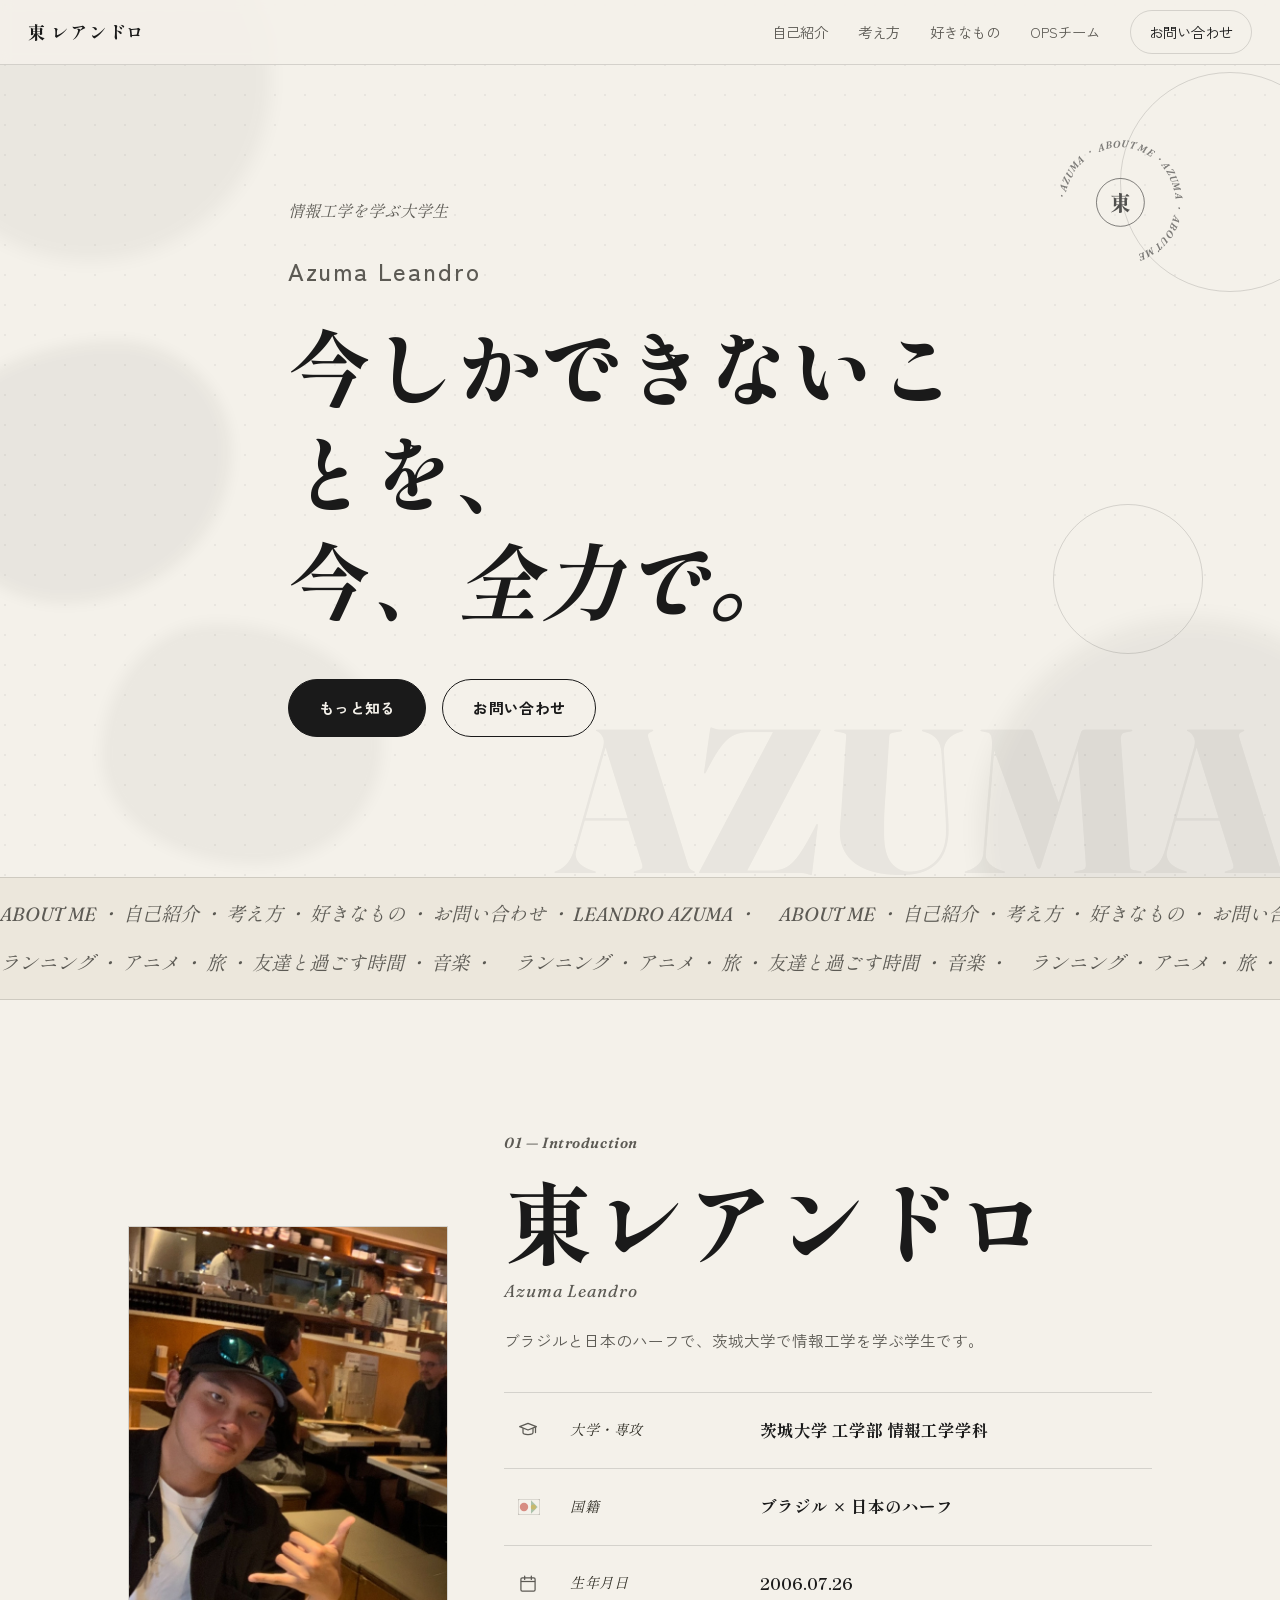
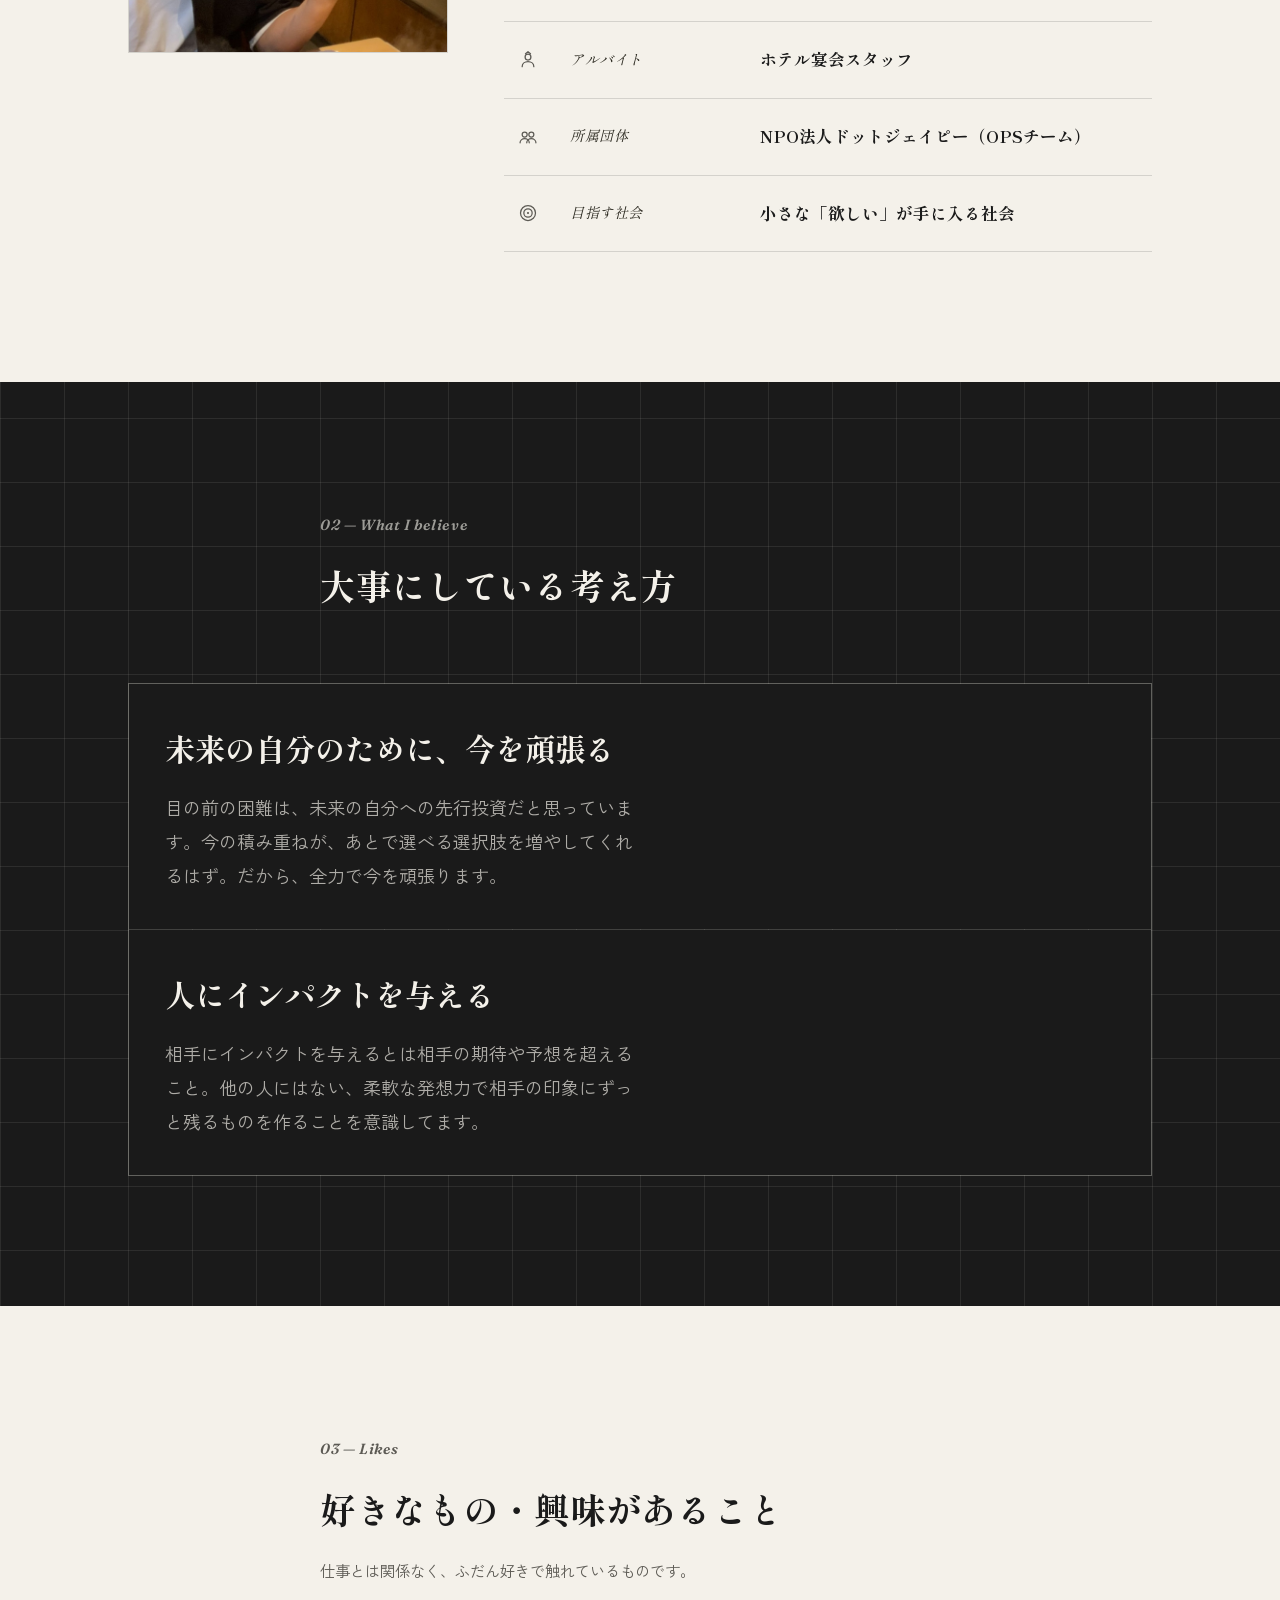
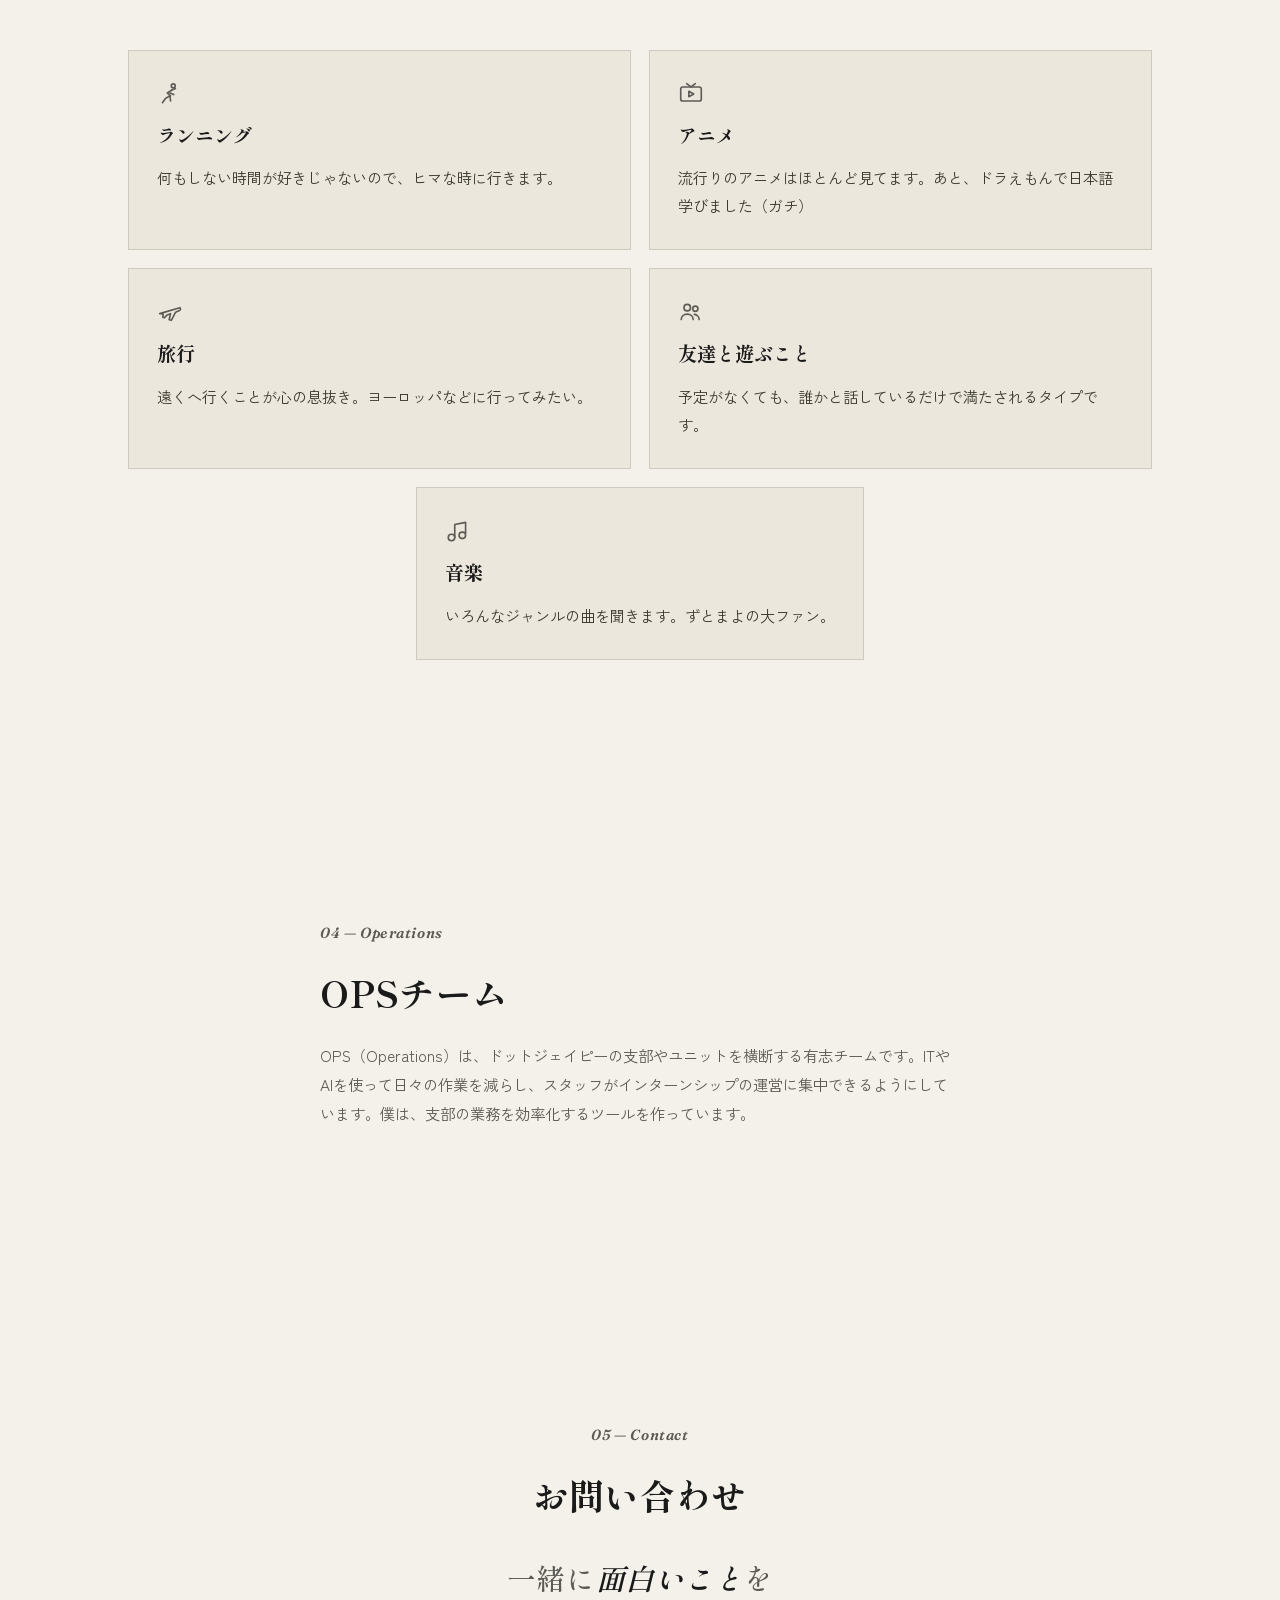
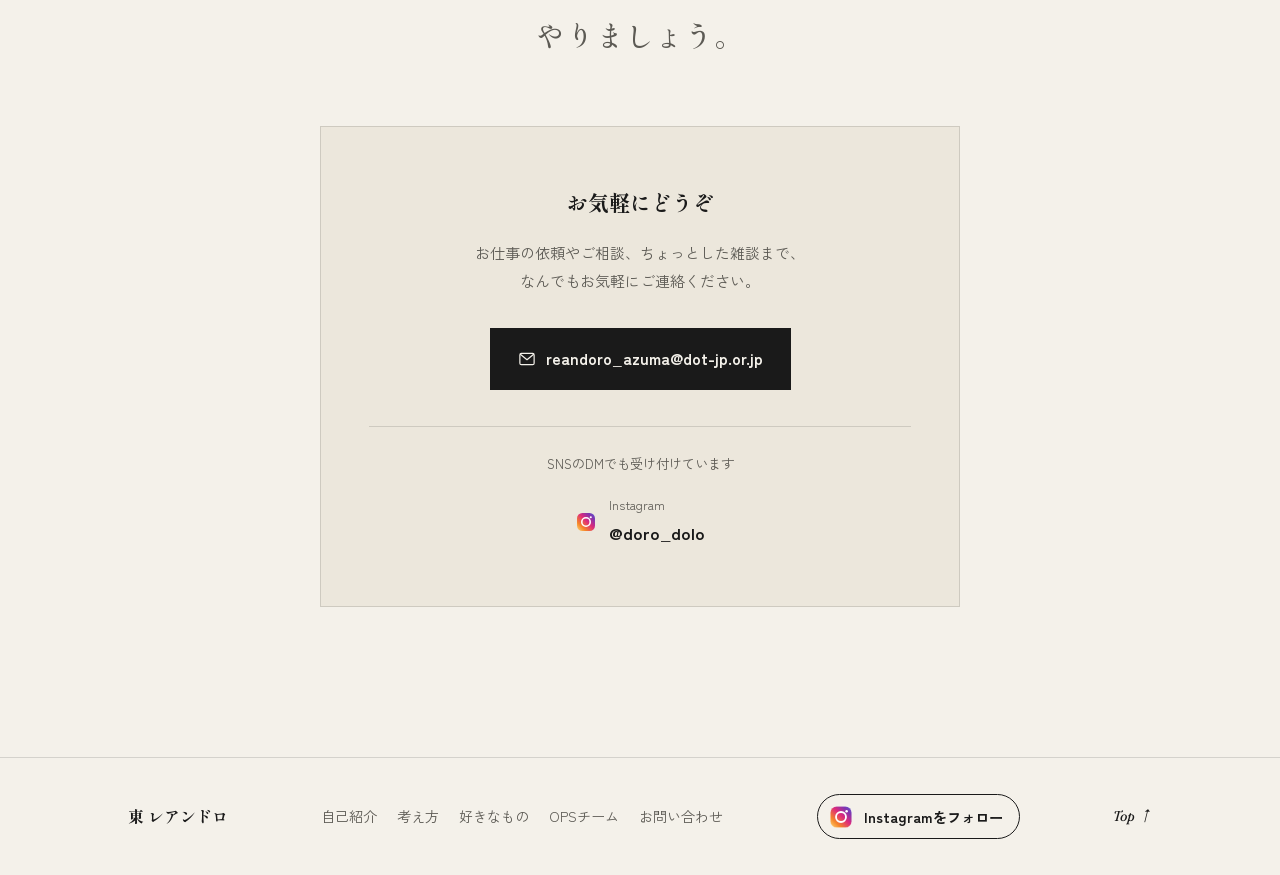
==== index.html @ a1e04e83 "Add Dot profile site" ====
<!DOCTYPE html>
<html lang="ja">
<head>
  <meta charset="UTF-8" />
  <meta name="viewport" content="width=device-width, initial-scale=1.0" />
  <title>東 レアンドロについて｜About Leandro Azuma</title>
  <meta name="description" content="東 レアンドロ（Leandro Azuma）の自己紹介サイト。茨城大学で情報工学を学ぶ学生。考え方や好きなものを中心に、人柄を知ってもらうためのページです。" />

  <meta property="og:title" content="東 レアンドロについて｜About Leandro Azuma" />
  <meta property="og:description" content="茨城大学の学生・東 レアンドロの自己紹介サイト。" />
  <meta property="og:type" content="website" />

  <link rel="icon" href="assets/favicon.svg" type="image/svg+xml" />

  <link rel="preconnect" href="https://fonts.googleapis.com" />
  <link rel="preconnect" href="https://fonts.gstatic.com" crossorigin />
  <link href="https://fonts.googleapis.com/css2?family=Fraunces:ital,wght@0,400;0,600;0,700;0,900;1,400;1,600;1,900&family=Shippori+Mincho:wght@400;600;700;800&family=Zen+Kaku+Gothic+New:wght@400;500;700;900&family=Klee+One:wght@400;600&display=swap" rel="stylesheet" />

  <link rel="stylesheet" href="style.css" />
</head>
<body>
  <div class="scroll-progress" id="scrollProgress" aria-hidden="true"></div>

  <!-- 背景を流れる巨大テキスト（マーキー帯より下から表示） -->
  <div class="bg-text" id="bgText" aria-hidden="true">
    <div class="bg-text-row bg-text-row-1">
      <div class="bg-text-track">
        <span>LEANDRO&nbsp;AZUMA&nbsp;·&nbsp;ABOUT&nbsp;ME&nbsp;·&nbsp;BELIEFS&nbsp;·&nbsp;LIKES&nbsp;·&nbsp;CONTACT&nbsp;·&nbsp;</span>
        <span>LEANDRO&nbsp;AZUMA&nbsp;·&nbsp;ABOUT&nbsp;ME&nbsp;·&nbsp;BELIEFS&nbsp;·&nbsp;LIKES&nbsp;·&nbsp;CONTACT&nbsp;·&nbsp;</span>
      </div>
    </div>
  </div>

  <div class="bg-decor" aria-hidden="true">
    <!-- B: ドットグリッドの脈動 -->
    <span class="bg-dots"></span>

    <span class="blob blob-1"></span>
    <span class="blob blob-2"></span>
    <span class="blob blob-3"></span>
    <span class="blob blob-4"></span>
    <span class="blob blob-5"></span>
    <span class="blob blob-6"></span>
  </div>

  <header class="site-header" id="top">
    <div class="container nav">
      <a href="#top" class="brand" aria-label="トップへ">東 レアンドロ</a>

      <nav class="nav-links" id="navLinks" aria-label="メインナビゲーション">
        <a href="#about">自己紹介</a>
        <a href="#beliefs">考え方</a>
        <a href="#likes">好きなもの</a>
        <a href="#ops">OPSチーム</a>
        <a href="#contact" class="nav-cta">お問い合わせ</a>
      </nav>

      <button class="nav-toggle" id="navToggle" aria-label="メニューを開閉" aria-expanded="false" aria-controls="navLinks">
        <span></span><span></span><span></span>
      </button>
    </div>
  </header>

  <main>
    <!-- ===== ヒーロー ===== -->
    <section class="hero" aria-labelledby="hero-title">
      <div class="container hero-inner">
        <p class="hero-kicker">
          <span class="line-mask"><span class="line-inner">情報工学を学ぶ大学生</span></span>
        </p>
        <p class="hero-name">
          <span class="line-mask"><span class="line-inner">Azuma Leandro</span></span>
        </p>
        <h1 id="hero-title" class="hero-title">
          <span class="line-mask"><span class="line-inner">今しかできないことを、</span></span>
          <span class="line-mask"><span class="line-inner hero-title-serif"><span class="emphasis">今</span>、全力で。</span></span>
        </h1>
        <div class="hero-actions">
          <a href="#about" class="btn btn-primary">もっと知る</a>
          <a href="#contact" class="btn btn-ghost">お問い合わせ</a>
        </div>
      </div>
      <p class="hero-mark" aria-hidden="true">AZUMA</p>

      <div class="spin-badge" aria-hidden="true">
        <svg class="spin-badge-svg" viewBox="0 0 200 200">
          <defs>
            <path id="spinBadgeCircle" d="M100,100 m-78,0 a78,78 0 1,1 156,0 a78,78 0 1,1 -156,0" />
          </defs>
          <text class="spin-badge-text">
            <textPath href="#spinBadgeCircle">・AZUMA ・ ABOUT ME ・AZUMA ・ ABOUT ME </textPath>
          </text>
          <circle class="spin-badge-seal-ring" cx="100" cy="100" r="34" />
          <text class="spin-badge-seal" x="100" y="100" text-anchor="middle" dominant-baseline="central">東</text>
        </svg>
      </div>
    </section>

    <!-- ===== マーキー帯（区切り） ===== -->
    <div class="marquee" aria-hidden="true">
      <div class="marquee-row marquee-row-a">
        <div class="marquee-track">
          <span>ABOUT ME ・ 自己紹介 ・ 考え方 ・ 好きなもの ・ お問い合わせ ・ LEANDRO AZUMA ・</span>
          <span>ABOUT ME ・ 自己紹介 ・ 考え方 ・ 好きなもの ・ お問い合わせ ・ LEANDRO AZUMA ・</span>
          <span>ABOUT ME ・ 自己紹介 ・ 考え方 ・ 好きなもの ・ お問い合わせ ・ LEANDRO AZUMA ・</span>
          <span>ABOUT ME ・ 自己紹介 ・ 考え方 ・ 好きなもの ・ お問い合わせ ・ LEANDRO AZUMA ・</span>
        </div>
      </div>
      <div class="marquee-row marquee-row-b">
        <div class="marquee-track">
          <span>ランニング ・ アニメ ・ 旅 ・ 友達と過ごす時間 ・ 音楽 ・</span>
          <span>ランニング ・ アニメ ・ 旅 ・ 友達と過ごす時間 ・ 音楽 ・</span>
          <span>ランニング ・ アニメ ・ 旅 ・ 友達と過ごす時間 ・ 音楽 ・</span>
          <span>ランニング ・ アニメ ・ 旅 ・ 友達と過ごす時間 ・ 音楽 ・</span>
        </div>
      </div>
    </div>

    <!-- ===== 自己紹介 ===== -->
    <section class="section" id="about" aria-labelledby="about-title">
      <span class="section-num" aria-hidden="true">01<br />ABOUT</span>
      <div class="container about-inner reveal">
        <div class="about-photo">
          <img src="assets/profile-photo.jpg" alt="東レアンドロの写真" />
        </div>
        <div class="about-text">
          <p class="section-kicker">01 — Introduction</p>
          <h2 id="about-title" class="about-name">東レアンドロ</h2>
          <p class="about-name-furigana">Azuma Leandro</p>
          <p class="about-lead">
            ブラジルと日本のハーフで、茨城大学で情報工学を学ぶ学生です。
          </p>
          <ul class="about-cards">
            <li class="about-card">
              <svg class="about-card-icon" width="20" height="20" viewBox="0 0 24 24" fill="none" aria-hidden="true">
                <path d="M2 8 12 4l10 4-10 4Z" stroke="currentColor" stroke-width="1.5" stroke-linejoin="round" />
                <path d="M6 10v5c0 1.3 2.7 2.5 6 2.5s6-1.2 6-2.5v-5" stroke="currentColor" stroke-width="1.5" stroke-linejoin="round" />
                <path d="M21 9v6" stroke="currentColor" stroke-width="1.5" stroke-linecap="round" />
              </svg>
              <span class="about-card-label">大学・専攻</span>
              <p class="about-card-value">茨城大学 工学部 情報工学学科</p>
            </li>
            <li class="about-card">
              <svg class="about-card-icon" width="22" height="16" viewBox="0 0 22 16" aria-hidden="true">
                <rect x="0" y="0" width="22" height="16" rx="2" fill="#F4F1EA" stroke="currentColor" stroke-width="1" stroke-opacity="0.35" />
                <circle cx="6" cy="8" r="4.2" fill="#C0392B" fill-opacity="0.55" />
                <path d="M13 1.2 19.6 8 13 14.8Z" fill="#3F7D4C" fill-opacity="0.4" />
                <circle cx="15.4" cy="8" r="2.6" fill="#E0B23A" fill-opacity="0.55" />
              </svg>
              <span class="about-card-label">国籍</span>
              <p class="about-card-value">ブラジル × 日本のハーフ</p>
            </li>
            <li class="about-card">
              <svg class="about-card-icon" width="20" height="20" viewBox="0 0 24 24" fill="none" aria-hidden="true">
                <rect x="3.5" y="4.5" width="17" height="16" rx="1.6" stroke="currentColor" stroke-width="1.5" />
                <path d="M3.5 9h17" stroke="currentColor" stroke-width="1.5" />
                <path d="M8 2.5v4M16 2.5v4" stroke="currentColor" stroke-width="1.5" stroke-linecap="round" />
              </svg>
              <span class="about-card-label">生年月日</span>
              <p class="about-card-value">2006.07.26</p>
            </li>
            <li class="about-card">
              <svg class="about-card-icon" width="20" height="20" viewBox="0 0 24 24" fill="none" aria-hidden="true">
                <circle cx="12" cy="8.5" r="3.5" stroke="currentColor" stroke-width="1.5" />
                <path d="M5 20c0-3.5 3.1-6 7-6s7 2.5 7 6" stroke="currentColor" stroke-width="1.5" stroke-linecap="round" />
                <path d="M9 4.5 12 2l3 2.5" stroke="currentColor" stroke-width="1.5" stroke-linecap="round" stroke-linejoin="round" />
              </svg>
              <span class="about-card-label">アルバイト</span>
              <p class="about-card-value">ホテル宴会スタッフ</p>
            </li>
            <li class="about-card">
              <svg class="about-card-icon" width="20" height="20" viewBox="0 0 24 24" fill="none" aria-hidden="true">
                <circle cx="8" cy="9" r="3" stroke="currentColor" stroke-width="1.5" />
                <circle cx="16" cy="9" r="3" stroke="currentColor" stroke-width="1.5" />
                <path d="M2.5 19c0-2.8 2.4-5 5.5-5s5.5 2.2 5.5 5" stroke="currentColor" stroke-width="1.5" stroke-linecap="round" />
                <path d="M10.5 19c0-2.8 2.4-5 5.5-5s5.5 2.2 5.5 5" stroke="currentColor" stroke-width="1.5" stroke-linecap="round" />
              </svg>
              <span class="about-card-label">所属団体</span>
              <p class="about-card-value">NPO法人ドットジェイピー（OPSチーム）</p>
            </li>
            <li class="about-card">
              <svg class="about-card-icon" width="20" height="20" viewBox="0 0 24 24" fill="none" aria-hidden="true">
                <circle cx="12" cy="12" r="9" stroke="currentColor" stroke-width="1.5" />
                <circle cx="12" cy="12" r="5" stroke="currentColor" stroke-width="1.5" />
                <circle cx="12" cy="12" r="1.3" fill="currentColor" />
              </svg>
              <span class="about-card-label">目指す社会</span>
              <p class="about-card-value">小さな「欲しい」が手に入る社会</p>
            </li>
          </ul>
        </div>
      </div>
    </section>

    <!-- ===== 大事にしている考え方 ===== -->
    <section class="section section-invert" id="beliefs" aria-labelledby="beliefs-title">
      <div class="beliefs-bg" aria-hidden="true">
        <div class="beliefs-bg-grid"></div>
        <div class="beliefs-stars" id="beliefsStars"></div>
        <div class="beliefs-shooting" id="beliefsShooting"></div>
      </div>
      <span class="section-num section-num-invert" aria-hidden="true">02<br />BELIEFS</span>
      <div class="container">
        <div class="section-head reveal">
          <p class="section-kicker section-kicker-invert">02 — What I believe</p>
          <h2 id="beliefs-title" class="section-title section-title-invert"><span class="title-mask"><span class="title-inner">大事にしている考え方</span></span></h2>
        </div>

        <div class="beliefs-list">
          <article class="belief belief-lg">
            <div class="belief-stars" aria-hidden="true"></div>
            <h3>未来の自分のために、今を頑張る</h3>
            <p class="belief-detail">目の前の困難は、未来の自分への先行投資だと思っています。今の積み重ねが、あとで選べる選択肢を増やしてくれるはず。だから、全力で今を頑張ります。</p>
          </article>
          <article class="belief belief-lg">
            <div class="belief-stars" aria-hidden="true"></div>
            <h3>人にインパクトを与える</h3>
            <p class="belief-detail">相手にインパクトを与えるとは相手の期待や予想を超えること。他の人にはない、柔軟な発想力で相手の印象にずっと残るものを作ることを意識してます。</p>
          </article>
        </div>
      </div>
    </section>

    <!-- ===== 好きなもの ===== -->
    <section class="section" id="likes" aria-labelledby="likes-title">
      <span class="section-num" aria-hidden="true">03<br />LIKES</span>
      <div class="container">
        <div class="section-head reveal">
          <p class="section-kicker">03 — Likes</p>
          <h2 id="likes-title" class="section-title"><span class="title-mask"><span class="title-inner">好きなもの・興味があること</span></span></h2>
          <p class="section-lead">仕事とは関係なく、ふだん好きで触れているものです。</p>
        </div>

        <ul class="likes-list">
          <li class="likes-item">
            <svg class="likes-icon" width="26" height="26" viewBox="0 0 24 24" fill="none" aria-hidden="true">
              <circle cx="15" cy="4.5" r="1.8" stroke="currentColor" stroke-width="1.5" />
              <path d="M13.5 8.5 9.5 11l2.5 2.5.5 5" stroke="currentColor" stroke-width="1.5" stroke-linecap="round" stroke-linejoin="round" />
              <path d="M12.5 13.5 8 16l-3 4" stroke="currentColor" stroke-width="1.5" stroke-linecap="round" stroke-linejoin="round" />
              <path d="M13.5 8.5 17 7M12 11l3.5 1.5" stroke="currentColor" stroke-width="1.5" stroke-linecap="round" stroke-linejoin="round" />
            </svg>
            <span class="likes-label">ランニング</span>
            <p>何もしない時間が好きじゃないので、ヒマな時に行きます。</p>
          </li>
          <li class="likes-item">
            <svg class="likes-icon" width="26" height="26" viewBox="0 0 24 24" fill="none" aria-hidden="true">
              <rect x="2.5" y="5.5" width="19" height="13" rx="2" stroke="currentColor" stroke-width="1.5" />
              <path d="M10 9.5v5l4.5-2.5z" stroke="currentColor" stroke-width="1.5" stroke-linejoin="round" />
              <path d="M8 2.5 12 5.5 16 2.5" stroke="currentColor" stroke-width="1.5" stroke-linecap="round" stroke-linejoin="round" />
            </svg>
            <span class="likes-label">アニメ</span>
            <p>流行りのアニメはほとんど見てます。あと、ドラえもんで日本語学びました（ガチ）</p>
          </li>
          <li class="likes-item">
            <svg class="likes-icon" width="26" height="26" viewBox="0 0 24 24" fill="none" aria-hidden="true">
              <path d="M2.5 13.5 21 8c1 .8.9 2.2-.3 2.7l-3.5 1.5-4 7.5-2-.6 1.3-5.6-3.6 1.6-2 2.2-1.6-.5.4-3z" stroke="currentColor" stroke-width="1.5" stroke-linejoin="round" />
            </svg>
            <span class="likes-label">旅行</span>
            <p>遠くへ行くことが心の息抜き。ヨーロッパなどに行ってみたい。</p>
          </li>
          <li class="likes-item">
            <svg class="likes-icon" width="26" height="26" viewBox="0 0 24 24" fill="none" aria-hidden="true">
              <circle cx="8.5" cy="8" r="3" stroke="currentColor" stroke-width="1.5" />
              <circle cx="16" cy="9" r="2.4" stroke="currentColor" stroke-width="1.5" />
              <path d="M3 19c0-3 2.5-5 5.5-5s5.5 2 5.5 5" stroke="currentColor" stroke-width="1.5" stroke-linecap="round" />
              <path d="M15 14.2c2.6.2 4.5 2.2 4.5 4.8" stroke="currentColor" stroke-width="1.5" stroke-linecap="round" />
            </svg>
            <span class="likes-label">友達と遊ぶこと</span>
            <p>予定がなくても、誰かと話しているだけで満たされるタイプです。</p>
          </li>
          <li class="likes-item">
            <svg class="likes-icon" width="26" height="26" viewBox="0 0 24 24" fill="none" aria-hidden="true">
              <path d="M9 18V6l10-2v10" stroke="currentColor" stroke-width="1.5" stroke-linecap="round" stroke-linejoin="round" />
              <circle cx="6" cy="18" r="3" stroke="currentColor" stroke-width="1.5" />
              <circle cx="16" cy="16" r="3" stroke="currentColor" stroke-width="1.5" />
            </svg>
            <span class="likes-label">音楽</span>
            <p>いろんなジャンルの曲を聞きます。ずとまよの大ファン。</p>
          </li>
        </ul>
      </div>
    </section>

    <!-- ===== OPSチーム ===== -->
    <section class="section" id="ops" aria-labelledby="ops-title">
      <span class="section-num" aria-hidden="true">04<br />OPS</span>
      <div class="container">
        <div class="section-head reveal">
          <p class="section-kicker">04 — Operations</p>
          <h2 id="ops-title" class="section-title"><span class="title-mask"><span class="title-inner">OPSチーム</span></span></h2>
          <p class="section-lead">OPS（Operations）は、ドットジェイピーの支部やユニットを横断する有志チームです。ITやAIを使って日々の作業を減らし、スタッフがインターンシップの運営に集中できるようにしています。僕は、支部の業務を効率化するツールを作っています。</p>
        </div>
      </div>
    </section>

    <!-- ===== お問い合わせ ===== -->
    <section class="section section-contact" id="contact" aria-labelledby="contact-title">
      <span class="section-num" aria-hidden="true">05<br />CONTACT</span>
      <div class="container reveal">
        <div class="section-head reveal" style="text-align:center; margin-left:auto; margin-right:auto;">
          <p class="section-kicker">05 — Contact</p>
          <h2 id="contact-title" class="section-title"><span class="title-mask"><span class="title-inner">お問い合わせ</span></span></h2>
          <p class="contact-message">
            <span class="line-mask"><span class="line-inner">一緒に<em class="contact-message-accent">面白いこと</em>を</span></span>
            <span class="line-mask"><span class="line-inner">やりましょう。</span></span>
          </p>
        </div>

        <div class="contact-card">
          <h3 class="contact-card-title">お気軽にどうぞ</h3>
          <p class="contact-card-lead">
            お仕事の依頼やご相談、ちょっとした雑談まで、<br />
            なんでもお気軽にご連絡ください。
          </p>

          <a href="mailto:reandoro_azuma@dot-jp.or.jp" class="contact-email-btn">
            <svg width="18" height="18" viewBox="0 0 24 24" fill="none" aria-hidden="true">
              <rect x="2.5" y="4.5" width="19" height="15" rx="2" stroke="currentColor" stroke-width="1.6" />
              <path d="M3.5 6 12 13 20.5 6" stroke="currentColor" stroke-width="1.6" stroke-linecap="round" stroke-linejoin="round" />
            </svg>
            <span>reandoro_azuma@dot-jp.or.jp</span>
          </a>

          <div class="contact-card-divider"></div>

          <p class="contact-card-sub">SNSのDMでも受け付けています</p>

          <a href="https://www.instagram.com/doro_dolo/" target="_blank" rel="noopener noreferrer" class="contact-sns">
            <svg width="22" height="22" viewBox="0 0 24 24" aria-hidden="true">
              <defs>
                <linearGradient id="igGradContact" x1="0%" y1="100%" x2="100%" y2="0%">
                  <stop offset="0%" stop-color="#FEDA77" />
                  <stop offset="25%" stop-color="#F58529" />
                  <stop offset="55%" stop-color="#DD2A7B" />
                  <stop offset="80%" stop-color="#8134AF" />
                  <stop offset="100%" stop-color="#515BD4" />
                </linearGradient>
              </defs>
              <rect x="2.2" y="2.2" width="19.6" height="19.6" rx="5.8" fill="url(#igGradContact)" />
              <circle cx="12" cy="12" r="4.6" fill="none" stroke="#fff" stroke-width="1.7" />
              <circle cx="17.2" cy="6.8" r="1.15" fill="#fff" />
            </svg>
            <span class="contact-sns-text">
              <span class="contact-sns-label">Instagram</span>
              <span class="contact-sns-value">@doro_dolo</span>
            </span>
          </a>
        </div>
      </div>
    </section>
  </main>

  <footer class="site-footer">
    <div class="container footer-inner">
      <span class="footer-name">東 レアンドロ</span>
      <nav class="footer-links" aria-label="フッターナビゲーション">
        <a href="#about">自己紹介</a>
        <a href="#beliefs">考え方</a>
        <a href="#likes">好きなもの</a>
        <a href="#ops">OPSチーム</a>
        <a href="#contact">お問い合わせ</a>
      </nav>
      <a href="https://www.instagram.com/doro_dolo/" target="_blank" rel="noopener noreferrer" class="footer-instagram" aria-label="Instagramをフォローする">
        <svg width="26" height="26" viewBox="0 0 24 24" aria-hidden="true">
          <defs>
            <linearGradient id="igGradFooter" x1="0%" y1="100%" x2="100%" y2="0%">
              <stop offset="0%" stop-color="#FEDA77" />
              <stop offset="25%" stop-color="#F58529" />
              <stop offset="55%" stop-color="#DD2A7B" />
              <stop offset="80%" stop-color="#8134AF" />
              <stop offset="100%" stop-color="#515BD4" />
            </linearGradient>
          </defs>
          <rect x="2.2" y="2.2" width="19.6" height="19.6" rx="5.8" fill="url(#igGradFooter)" />
          <rect x="2.2" y="2.2" width="19.6" height="19.6" rx="5.8" fill="none" stroke="rgba(255,255,255,0.25)" stroke-width="0.6" />
          <circle cx="12" cy="12" r="4.6" fill="none" stroke="#fff" stroke-width="1.7" />
          <circle cx="17.2" cy="6.8" r="1.15" fill="#fff" />
        </svg>
        <span>Instagramをフォロー</span>
      </a>
      <a href="#top" class="to-top" aria-label="ページトップへ戻る">Top ↑</a>
    </div>
  </footer>

  <script src="script.js"></script>
</body>
</html>
---- style.css ----
/* ============================================================
   自己紹介サイト・テンプレート（v3）
   クリーム × ディープブラック の2色徹底配色
   タイポグラフィ（和洋混植のセリフ見出し）を主役に
   ============================================================ */

:root {
  /* --- 配色（2色徹底。アクセントカラーは使わない） --- */
  --bg: #F4F1EA;          /* クリーム（地） */
  --bg-soft: #ECE7DC;     /* クリームより僅かに濃い面色 */
  --ink: #1A1A1A;         /* ディープブラック（文字・インク） */
  --ink-soft: #5C5A54;    /* 黒の濃淡（補助テキスト） */
  --line: rgba(26, 26, 26, 0.14);   /* 罫線（黒の薄め） */
  --line-soft: rgba(26, 26, 26, 0.08);

  /* 反転セクション用（黒地×クリーム文字） */
  --ink-bg: #1A1A1A;
  --ink-bg-soft: #262420;
  --cream-on-ink: #F4F1EA;
  --line-on-ink: rgba(244, 241, 234, 0.18);

  --maxw: 1080px;
  --radius: 4px;

  --font-serif-en: "Fraunces", "Shippori Mincho", serif;
  --font-serif-jp: "Shippori Mincho", serif;
  --font-sans: "Zen Kaku Gothic New", system-ui, -apple-system, "Hiragino Kaku Gothic ProN", "Yu Gothic", Meiryo, sans-serif;
}

/* ---------- リセット ---------- */
* { box-sizing: border-box; margin: 0; padding: 0; }
html { scroll-behavior: smooth; scroll-padding-top: 76px; }
body {
  position: relative;
  font-family: var(--font-sans);
  color: var(--ink);
  background: var(--bg);
  line-height: 1.9;
  -webkit-font-smoothing: antialiased;
  overflow-x: hidden;
}
img { max-width: 100%; display: block; }
a { color: inherit; text-decoration: none; }
ul { list-style: none; }
:focus-visible { outline: 2px solid var(--ink); outline-offset: 3px; }

.container { width: 100%; max-width: var(--maxw); margin: 0 auto; padding: 0 28px; }
.section { padding: 130px 0; position: relative; overflow: hidden; }
.section-alt { background: var(--bg-soft); }
.section-invert { background: var(--ink-bg); color: var(--cream-on-ink); }
.section > .container { position: relative; z-index: 1; }

/* 巨大背景セクション番号（雑誌的レイアウト） */
.section-num {
  position: absolute;
  top: -0.06em;
  right: -0.02em;
  z-index: 0;
  font-family: var(--font-serif-en);
  font-weight: 900;
  font-style: italic;
  font-size: clamp(4.5rem, 13vw, 10rem);
  line-height: 0.86;
  letter-spacing: 0.01em;
  color: var(--ink);
  opacity: 0.045;
  text-align: right;
  pointer-events: none;
  user-select: none;
  white-space: nowrap;
  will-change: transform;
}
.section-num-invert { color: var(--cream-on-ink); opacity: 0.06; }

.section-head { position: relative; z-index: 1; max-width: 640px; margin: 0 auto 64px; }
.section-kicker {
  font-family: var(--font-serif-en);
  font-style: italic;
  font-weight: 600;
  letter-spacing: 0.04em;
  font-size: 0.92rem;
  color: var(--ink-soft);
  margin-bottom: 12px;
}
.section-kicker-invert { color: rgba(244,241,234,0.6); }
.section-title {
  font-family: var(--font-serif-jp);
  font-weight: 700;
  font-size: clamp(1.6rem, 3.6vw, 2.2rem);
  letter-spacing: 0.02em;
}
.section-title-invert { color: var(--cream-on-ink); }
.section-lead { color: var(--ink-soft); margin-top: 14px; font-size: 0.96rem; }

/* 見出しの「めくれ上がる」リビール（親 .section-head.reveal の is-visible に連動） */
.title-mask { display: block; overflow: hidden; }
.title-inner {
  display: block;
  transform: translateY(112%);
  transition: transform 0.85s cubic-bezier(0.16, 0.84, 0.44, 1) 0.12s;
}
.section-head.is-visible .title-inner { transform: translateY(0); }

.pc-only { display: inline; }

/* ---------- ボタン ---------- */
.btn {
  display: inline-flex;
  align-items: center;
  justify-content: center;
  gap: 8px;
  padding: 14px 30px;
  border-radius: 999px;
  font-weight: 700;
  font-size: 0.92rem;
  letter-spacing: 0.02em;
  cursor: pointer;
  border: 1px solid var(--ink);
  transition: transform 0.18s ease, background 0.18s ease, color 0.18s ease;
}
.btn-primary { color: var(--bg); background: var(--ink); }
.btn-primary:hover { transform: translateY(-2px); }
.btn-ghost { color: var(--ink); background: transparent; }
.btn-ghost:hover { background: var(--ink); color: var(--bg); }
.btn:active { transform: scale(0.96); }
.btn-block { width: 100%; }

/* ---------- 背景の丸み図形（薄く全体に配置） ---------- */
.bg-decor {
  position: fixed;
  inset: 0;
  z-index: -1;
  overflow: hidden;
  pointer-events: none;
}
.blob { position: absolute; }
.blob-1 {
  width: 360px; height: 360px; top: -100px; left: -90px;
  border-radius: 50%;
  background: var(--ink);
  opacity: 0.045;
  filter: blur(10px);
  animation: blobDriftA 24s ease-in-out infinite alternate;
}
.blob-2 {
  width: 220px; height: 220px; top: 8%; right: -60px;
  border-radius: 50%;
  border: 1px solid var(--line);
  animation: blobDriftB 20s ease-in-out infinite alternate;
}
.blob-3 {
  width: 300px; height: 260px; top: 38%; left: -70px;
  border-radius: 62% 38% 55% 45% / 48% 42% 58% 52%;
  background: var(--ink);
  opacity: 0.05;
  filter: blur(8px);
  animation: blobDriftC 28s ease-in-out infinite alternate;
}
.blob-4 {
  width: 150px; height: 150px; top: 56%; right: 6%;
  border-radius: 50%;
  border: 1px solid var(--line);
  animation: blobDriftB 18s ease-in-out infinite alternate-reverse;
}
.blob-5 {
  width: 280px; height: 240px; bottom: 4%; left: 8%;
  border-radius: 40% 60% 45% 55% / 55% 50% 50% 45%;
  background: var(--ink);
  opacity: 0.04;
  filter: blur(8px);
  animation: blobDriftA 30s ease-in-out infinite alternate-reverse;
}
.blob-6 {
  width: 420px; height: 420px; bottom: -140px; right: -120px;
  border-radius: 50%;
  background: var(--ink);
  opacity: 0.05;
  filter: blur(12px);
  animation: blobDriftC 26s ease-in-out infinite alternate;
}

@keyframes blobDriftA {
  0%   { transform: translate(0, 0) scale(1); }
  50%  { transform: translate(22px, 16px) scale(1.05); }
  100% { transform: translate(-12px, 8px) scale(0.98); }
}
@keyframes blobDriftB {
  0%   { transform: translate(0, 0); }
  50%  { transform: translate(-16px, 20px); }
  100% { transform: translate(10px, -14px); }
}
@keyframes blobDriftC {
  0%   { transform: translate(0, 0) scale(1); }
  50%  { transform: translate(-20px, -18px) scale(1.04); }
  100% { transform: translate(14px, 10px) scale(0.97); }
}

/* ---------- 背景を流れる巨大テキスト ---------- */
.bg-text {
  position: fixed;       /* 背景の〇と同じく画面に固定（スクロールで一緒に動く） */
  inset: 0;
  z-index: -1;
  display: flex;
  flex-direction: column;
  justify-content: center;
  overflow: hidden;
  pointer-events: none;
  opacity: 0;            /* 帯を過ぎるまでは隠す */
  transition: opacity 0.6s ease;
}
.bg-text.is-shown { opacity: 1; }
.bg-text-row {
  overflow: hidden;
  white-space: nowrap;
  transform: translateY(9vh);  /* 画面中央より少し下に配置 */
}
.bg-text-track {
  display: inline-flex;
  width: max-content;
  will-change: transform;
}
.bg-text-track span {
  display: inline-block;
  font-family: var(--font-serif-en);
  font-weight: 900;
  font-style: italic;
  font-size: clamp(3.5rem, 11vw, 9rem);
  line-height: 1.05;
  letter-spacing: 0.02em;
  color: var(--ink);
  opacity: 0.04;
  white-space: nowrap;
}
.bg-text-row-1 .bg-text-track { animation: bgTextL 120s linear infinite; }
@keyframes bgTextL {
  from { transform: translateX(0); }
  to   { transform: translateX(-50%); }
}

/* ---------- B: ドットグリッドの脈動 ---------- */
.bg-dots {
  position: absolute;
  inset: -40px;
  background-image: radial-gradient(var(--ink) 1px, transparent 1.4px);
  background-size: 30px 30px;
  opacity: 0.05;
  animation: dotPulse 5s ease-in-out infinite, dotDrift 13s linear infinite;
}
@keyframes dotPulse {
  0%, 100% { opacity: 0.035; }
  50%      { opacity: 0.075; }
}
@keyframes dotDrift {
  from { background-position: 0 0; }
  to   { background-position: 30px 30px; }
}

/* ---------- スクロールプログレスバー ---------- */
.scroll-progress {
  position: fixed;
  top: 0; left: 0;
  width: 100%;
  height: 3px;
  background: var(--ink);
  transform: scaleX(0);
  transform-origin: left;
  z-index: 60;
  transition: transform 0.12s ease-out;
}

/* ---------- ヘッダー / ナビ ---------- */
.site-header {
  position: fixed;
  inset: 0 0 auto 0;
  z-index: 50;
  background: rgba(244, 241, 234, 0.88);
  backdrop-filter: blur(6px);
  -webkit-backdrop-filter: blur(6px);
  border-bottom: 1px solid var(--line);
}
.site-header .container { max-width: none; }
.nav { display: flex; align-items: center; justify-content: space-between; height: 64px; }
.brand { font-family: var(--font-serif-jp); font-weight: 700; font-size: 1.1rem; letter-spacing: 0.04em; text-align: left; }

.nav-links { display: flex; align-items: center; gap: 30px; }
.nav-links a { color: var(--ink-soft); font-size: 0.9rem; transition: color 0.15s ease; }
.nav-links a:hover, .nav-links a.active { color: var(--ink); }

.nav-links a:not(.nav-cta) { position: relative; }
.nav-links a:not(.nav-cta)::after {
  content: "";
  position: absolute; left: 0; right: 0; bottom: -6px; height: 1px;
  background: currentColor;
  transform: scaleX(0); transform-origin: left;
  transition: transform 0.35s cubic-bezier(0.16, 0.84, 0.44, 1);
}
.nav-links a:not(.nav-cta):hover::after,
.nav-links a:not(.nav-cta).active::after { transform: scaleX(1); }
.nav-cta {
  color: var(--ink) !important;
  border: 1px solid var(--line);
  padding: 7px 18px;
  border-radius: 999px;
}
.nav-cta:hover { background: var(--ink); color: var(--bg) !important; }

.nav-toggle { display: none; flex-direction: column; gap: 5px; background: none; border: 0; cursor: pointer; padding: 8px; }
.nav-toggle span { width: 22px; height: 2px; background: var(--ink); transition: transform 0.25s ease, opacity 0.2s ease; }
.nav-toggle[aria-expanded="true"] span:nth-child(1) { transform: translateY(7px) rotate(45deg); }
.nav-toggle[aria-expanded="true"] span:nth-child(2) { opacity: 0; }
.nav-toggle[aria-expanded="true"] span:nth-child(3) { transform: translateY(-7px) rotate(-45deg); }

/* ---------- ヒーロー（非対称・タイポ主役） ---------- */
.hero { position: relative; padding: 196px 0 140px; }
.hero-inner { max-width: 760px; }
.hero-kicker {
  font-family: var(--font-serif-en);
  font-style: italic;
  font-size: 1rem;
  color: var(--ink-soft);
  margin-bottom: 22px;
  opacity: 0;
  transform: translateY(10px);
  transition: opacity 0.6s ease 0.05s, transform 0.6s ease 0.05s;
}
.hero-name {
  margin-top: 14px;
  overflow: hidden;
}
.hero-name .line-mask { display: block; overflow: hidden; }
.hero-name .line-inner {
  display: inline-block;
  font-weight: 500;
  font-size: clamp(1.1rem, 2.4vw, 1.5rem);
  letter-spacing: 0.08em;
  color: var(--ink-soft);
  transform: translateY(118%);
  transition: transform 0.95s cubic-bezier(0.16, 0.84, 0.44, 1) 0.32s;
}
.hero-title {
  font-family: var(--font-serif-jp);
  font-weight: 900;
  font-size: clamp(2.1rem, 6.5vw, 5.2rem);
  line-height: 1.28;
  letter-spacing: 0.01em;
  margin-top: 18px;
}
.hero-title .line-mask { display: block; overflow: hidden; }
.hero-title .line-inner {
  display: inline-block;
  transform: translateY(118%);
  transition: transform 0.95s cubic-bezier(0.16, 0.84, 0.44, 1) 0.46s;
}
.hero-title .line-mask:nth-of-type(2) .line-inner { transition-delay: 0.62s; }
.hero-title-serif { font-family: var(--font-serif-en); font-style: italic; }

.hero-title .emphasis {
  position: relative;
  display: inline-block;
  font-style: normal;
}
.hero-lead {
  color: var(--ink-soft); margin-top: 30px; font-size: clamp(0.95rem, 1.6vw, 1.05rem); max-width: 560px;
  opacity: 0;
  transform: translateY(10px);
  transition: opacity 0.6s ease 0.6s, transform 0.6s ease 0.6s;
}
.hero-actions {
  display: flex; flex-wrap: wrap; gap: 16px; margin-top: 42px;
  opacity: 0;
  transform: translateY(10px);
  transition: opacity 0.6s ease 1s, transform 0.6s ease 1s;
}

.hero.is-loaded .hero-kicker,
.hero.is-loaded .hero-lead,
.hero.is-loaded .hero-actions { opacity: 1; transform: none; }
.hero.is-loaded .hero-title .line-inner,
.hero.is-loaded .hero-name .line-inner { transform: translateY(0); }

/* 背後に大きく薄く流す英字（タイポグラフィのリズム要素） */
.hero-mark {
  position: absolute;
  right: -0.05em;
  bottom: -0.12em;
  font-family: var(--font-serif-en);
  font-weight: 900;
  font-size: clamp(4.5rem, 16vw, 13rem);
  color: var(--ink);
  opacity: 0.05;
  letter-spacing: 0.02em;
  line-height: 1;
  pointer-events: none;
  user-select: none;
  animation: heroMarkDrift 16s ease-in-out infinite;
}

@keyframes heroMarkDrift {
  0%, 100% { transform: translateX(0); }
  50% { transform: translateX(-1.4%); }
}

/* ---------- 回転スタンプバッジ（無駄に回る装飾） ---------- */
.spin-badge {
  position: absolute;
  top: 132px;
  right: 7%;
  width: clamp(108px, 11vw, 148px);
  height: clamp(108px, 11vw, 148px);
  pointer-events: auto;
  transition: transform 0.35s cubic-bezier(0.16, 0.84, 0.44, 1);
  will-change: transform;
}
.spin-badge-svg {
  width: 100%;
  height: 100%;
  animation: spinBadge 20s linear infinite;
}
@keyframes spinBadge {
  from { transform: rotate(0deg); }
  to { transform: rotate(360deg); }
}
.spin-badge-text {
  font-family: var(--font-serif-en);
  font-style: italic;
  font-weight: 600;
  font-size: 14px;
  letter-spacing: 0.04em;
  fill: var(--ink);
  opacity: 0.55;
}
.spin-badge-seal-ring { fill: none; stroke: var(--ink); stroke-width: 1.4; opacity: 0.55; }
.spin-badge-seal {
  font-family: var(--font-serif-jp);
  font-weight: 700;
  font-size: 30px;
  fill: var(--ink);
  opacity: 0.75;
}


/* ---------- マーキー帯（区切り） ---------- */
.marquee {
  border-top: 1px solid var(--line);
  border-bottom: 1px solid var(--line);
  padding: 18px 0;
  background: var(--bg-soft);
  overflow: hidden;
}
.marquee-row { overflow: hidden; white-space: nowrap; }
.marquee-row + .marquee-row { margin-top: 12px; }
.marquee-track {
  display: inline-flex;
  width: max-content;
}
.marquee-track span {
  display: inline-block;
  padding-right: 1.2em;
  font-family: var(--font-serif-en);
  font-style: italic;
  font-size: clamp(0.95rem, 1.6vw, 1.2rem);
  color: var(--ink-soft);
  white-space: nowrap;
}
.marquee-row-a .marquee-track { animation: marqueeLTR 48s linear infinite; }
.marquee-row-b .marquee-track { animation: marqueeRTL 40s linear infinite; }
@keyframes marqueeLTR {
  from { transform: translateX(-25%); }
  to { transform: translateX(0%); }
}
@keyframes marqueeRTL {
  from { transform: translateX(0%); }
  to { transform: translateX(-25%); }
}

/* ---------- 自己紹介（非対称グリッド） ---------- */
.about-inner { display: grid; grid-template-columns: minmax(260px, 320px) 1fr; gap: 56px; align-items: start; }
.about-photo {
  position: sticky; top: 96px;
  transition: transform 0.3s cubic-bezier(0.16, 0.84, 0.44, 1);
  transform-style: preserve-3d;
  will-change: transform;
}
.about-photo img { border: 1px solid var(--line); aspect-ratio: 3 / 4; object-fit: cover; width: 100%; }
.about-name {
  font-family: var(--font-serif-jp);
  font-weight: 900;
  font-size: clamp(3.2rem, 7.4vw, 5.6rem);
  line-height: 1.1;
  letter-spacing: 0.01em;
  margin-top: 10px;
}
.about-name-furigana {
  font-family: var(--font-serif-en);
  font-style: italic;
  font-size: 1.08rem;
  letter-spacing: 0.06em;
  color: var(--ink-soft);
  margin-top: 6px;
}
.about-lead { color: var(--ink-soft); margin-top: 18px; max-width: 520px; font-size: 0.98rem; }

/* スペックシート型（罫線区切りのリスト・Apple風） */
.about-cards {
  margin-top: 36px;
  border-top: 1px solid var(--line);
}
.about-card {
  display: grid;
  grid-template-columns: 30px 168px 1fr;
  grid-template-areas: "icon label value";
  align-items: center;
  column-gap: 22px;
  padding: 22px 14px;
  border-bottom: 1px solid var(--line);
  opacity: 0;
  transform: translateY(12px);
  transition: opacity 0.5s ease, transform 0.5s ease, background 0.25s ease;
  transition-delay: var(--d, 0ms);
}
.about-cards.is-visible .about-card { opacity: 1; transform: none; }
.about-card:hover { background: var(--bg-soft); }
.about-card:hover .about-card-icon { color: var(--ink); }
.about-card-icon {
  grid-area: icon;
  display: block;
  color: var(--ink-soft);
  margin: 0;
  transition: color 0.2s ease;
}
.about-card-label {
  grid-area: label;
  display: block;
  font-family: var(--font-serif-en);
  font-style: italic;
  font-size: 0.88rem;
  letter-spacing: 0.04em;
  color: #2A281F;
  margin: 0;
}
.about-card-value {
  grid-area: value;
  font-family: var(--font-serif-jp);
  font-weight: 700;
  font-size: 1.04rem;
  color: var(--ink);
  margin: 0;
}

/* ---------- 考え方（強弱のある配置） ---------- */
.section-invert { position: relative; overflow: hidden; }
.beliefs-bg {
  position: absolute;
  inset: 0;
  z-index: 0;
  overflow: hidden;
  pointer-events: none;
}
.beliefs-bg-grid {
  position: absolute;
  inset: -10%;
  background-image:
    linear-gradient(var(--line-on-ink) 1px, transparent 1px),
    linear-gradient(90deg, var(--line-on-ink) 1px, transparent 1px);
  background-size: 64px 64px;
  opacity: 0.5;
  animation: beliefsGridDrift 40s linear infinite;
}
@keyframes beliefsGridDrift {
  from { transform: translate(0, 0); }
  to { transform: translate(64px, 64px); }
}

/* 星空（白い星・小中大・きらめき） */
.beliefs-stars { position: absolute; inset: 0; }
.beliefs-stars .star,
.belief-stars .star {
  position: absolute;
  border-radius: 50%;
  background: #fff;
  opacity: 0;
  will-change: opacity, transform;
  animation: starTwinkle var(--dur, 4s) ease-in-out var(--delay, 0s) infinite;
}
.star.star-sm { width: 1.5px; height: 1.5px; }
.star.star-md { width: 2.5px; height: 2.5px; box-shadow: 0 0 4px rgba(255,255,255,0.6); }
.star.star-lg {
  width: 4px; height: 4px;
  box-shadow: 0 0 6px rgba(255,255,255,0.85), 0 0 12px rgba(255,255,255,0.4);
}
@keyframes starTwinkle {
  0%, 100% { opacity: var(--min, 0.15); transform: scale(0.8); }
  50% { opacity: var(--max, 0.9); transform: scale(1.15); }
}

/* 流れ星 */
.beliefs-shooting { position: absolute; inset: 0; }
.beliefs-shooting .shooting-star {
  position: absolute;
  width: 120px;
  height: 1.5px;
  background: linear-gradient(90deg, rgba(255,255,255,0.9), rgba(255,255,255,0));
  border-radius: 50%;
  opacity: 0;
  transform: rotate(20deg);
  animation: shootingStar 1.1s ease-out forwards;
}
@keyframes shootingStar {
  0% { opacity: 0; transform: translate(0, 0) rotate(20deg) scaleX(0.2); }
  12% { opacity: 1; }
  100% { opacity: 0; transform: translate(340px, 124px) rotate(20deg) scaleX(1); }
}

.beliefs-list {
  position: relative;
  z-index: 1;
  display: grid;
  grid-template-columns: repeat(2, 1fr);
  gap: 1px;
  background: var(--line-on-ink);
  border: 1px solid var(--line-on-ink);
}
.belief {
  position: relative;
  overflow: hidden;
  background: var(--ink-bg);
  padding: 30px 32px;
  display: flex;
  flex-direction: column;
  gap: 12px;
  opacity: 0;
  transform: translateY(16px);
  transition: opacity 0.6s ease, transform 0.6s ease;
  transition-delay: var(--d, 0ms);
}
.belief-stars {
  position: absolute;
  inset: 0;
  pointer-events: none;
  z-index: 0;
}
.belief-stars .star { position: absolute; }
.belief > h3,
.belief > .belief-detail { position: relative; z-index: 1; }
.beliefs-list.is-visible .belief { opacity: 1; transform: none; }
.belief-lg { grid-column: span 2; padding: 36px 36px; }
.beliefs-list-single { grid-template-columns: 1fr; max-width: 720px; margin: 0 auto; }
.beliefs-list-single .belief-lg { grid-column: span 1; }
.belief-no {
  font-family: var(--font-serif-en);
  font-style: italic;
  font-size: 0.9rem;
  color: rgba(244,241,234,0.45);
}
.belief h3 {
  font-family: var(--font-serif-jp);
  font-weight: 700;
  font-size: clamp(1.15rem, 2.4vw, 1.5rem);
  color: var(--cream-on-ink);
}
.belief-lg h3 { font-size: clamp(1.3rem, 3vw, 1.9rem); }
.belief-summary {
  font-family: var(--font-serif-en);
  font-style: italic;
  font-weight: 600;
  font-size: 0.96rem;
  color: rgba(244,241,234,0.85);
  border-left: 2px solid rgba(244,241,234,0.4);
  padding-left: 12px;
}
.belief-detail { color: rgba(244,241,234,0.68); font-size: 1.13rem; max-width: 480px; }

/* ---------- 好きなもの（カードグリッド） ---------- */
.likes-list {
  display: grid;
  grid-template-columns: repeat(2, 1fr);
  gap: 18px;
}
.likes-item {
  display: flex;
  flex-direction: column;
  gap: 10px;
  padding: 30px 28px;
  border: 1px solid var(--line);
  background: var(--bg-soft);
  opacity: 0;
  transform: translateY(14px);
  transition: opacity 0.55s ease, transform 0.55s ease, border-color 0.2s ease, background 0.2s ease;
  transition-delay: var(--d, 0ms);
}
.likes-item { position: relative; overflow: hidden; }
.likes-item:hover { border-color: var(--ink); background: var(--bg); }
/* ホバー時に光沢が横切る */
.likes-item::after {
  content: "";
  position: absolute;
  top: 0;
  left: -75%;
  width: 50%;
  height: 100%;
  background: linear-gradient(100deg, transparent, rgba(255,255,255,0.55), transparent);
  transform: skewX(-18deg);
  pointer-events: none;
  opacity: 0;
}
.likes-item:hover::after { animation: likesShine 0.85s ease forwards; }
@keyframes likesShine {
  0% { left: -75%; opacity: 0; }
  10% { opacity: 1; }
  100% { left: 130%; opacity: 0; }
}
/* アイコンの個性アニメ（ホバー時） */
.likes-item:nth-child(1):hover .likes-icon { animation: iconRun 0.5s ease infinite alternate; }
.likes-item:nth-child(2):hover .likes-icon { animation: iconPlay 0.7s ease-in-out infinite; }
.likes-item:nth-child(3):hover .likes-icon { animation: iconFly 0.9s ease-in-out infinite; }
.likes-item:nth-child(4):hover .likes-icon { animation: iconWobble 0.8s ease-in-out infinite; }
.likes-item:nth-child(5):hover .likes-icon { animation: iconBounce 0.55s ease infinite alternate; }
@keyframes iconRun { from { transform: translateX(-1px); } to { transform: translateX(3px); } }
@keyframes iconPlay { 0%,100% { transform: scale(1); } 50% { transform: scale(1.12); } }
@keyframes iconFly { 0%,100% { transform: translate(0,0); } 50% { transform: translate(2px,-3px); } }
@keyframes iconWobble { 0%,100% { transform: rotate(-6deg); } 50% { transform: rotate(6deg); } }
@keyframes iconBounce { from { transform: translateY(0); } to { transform: translateY(-4px); } }
.likes-list.is-visible .likes-item { opacity: 1; transform: none; }
.likes-item:last-child { grid-column: 1 / -1; max-width: 460px; margin: 0 auto; }
.likes-icon {
  display: block;
  color: var(--ink-soft);
  transition: color 0.2s ease, transform 0.3s cubic-bezier(0.16, 0.84, 0.44, 1);
}
.likes-item:hover .likes-icon { color: var(--ink); transform: translateY(-2px); }
.likes-label {
  font-family: var(--font-serif-jp);
  font-weight: 700;
  font-size: 1.2rem;
  color: var(--ink);
}
.likes-item p { color: #3a382f; font-size: 0.95rem; line-height: 1.85; }

/* ---------- メッセージ ---------- */
.section-message { padding: 60px 0; }
.section-message .section-head { margin-bottom: 32px; }
.letter {
  position: relative;
  max-width: 680px;
  margin: 0 auto;
  padding: clamp(36px, 5vw, 56px) clamp(28px, 5vw, 56px) clamp(32px, 4vw, 44px);
  background: #FBF5E4;
  border: 1px solid var(--line);
  border-radius: 6px;
  box-shadow: 0 1px 0 var(--line-soft), 0 24px 48px -28px rgba(26, 26, 26, 0.4);
}
/* 便箋の折り目（上辺の薄い二重線） */
.letter::before {
  content: "";
  position: absolute;
  left: 0; right: 0; top: 14px;
  border-top: 1px solid var(--line-soft);
}
.letter-greeting {
  font-family: var(--font-serif-jp);
  font-style: italic;
  font-size: clamp(1rem, 2vw, 1.2rem);
  color: var(--ink-soft);
  margin-bottom: 18px;
}
.message-body {
  font-family: var(--font-serif-jp);
  letter-spacing: 0.04em;
}
/* 赤い封蝋（ろうそく）スタンプ — カードの縁にまたがせる */
.wax-seal {
  position: absolute;
  right: 30px;
  bottom: -54px;
  width: clamp(74px, 12vw, 96px);
  height: auto;
  transform: rotate(-7deg);
  filter: drop-shadow(0 6px 10px rgba(80, 12, 8, 0.4));
  pointer-events: none;
}
.message-sub {
  display: block;
  font-weight: 700;
  font-size: clamp(1.4rem, 3.4vw, 2rem);
  color: var(--ink);
  line-height: 1.55;
  text-decoration: underline;
  text-decoration-color: rgba(26, 26, 26, 0.18);
  text-decoration-thickness: 1px;
  text-underline-offset: 0.28em;
}
.message-main {
  display: block;
  font-weight: 700;
  font-size: clamp(1.4rem, 3.4vw, 2rem);
  color: var(--ink);
  line-height: 1.5;
  margin: 0.5em 0;
  text-decoration: underline;
  text-decoration-color: rgba(26, 26, 26, 0.18);
  text-decoration-thickness: 1px;
  text-underline-offset: 0.28em;
}
.message-sign {
  margin-top: 28px;
  font-family: var(--font-serif-jp);
  font-style: italic;
  font-size: clamp(1.35rem, 2.8vw, 1.75rem);
  color: var(--ink);
  text-align: right;
}

/* ---------- お問い合わせ ---------- */
.section-contact { padding: 100px 0 150px; }
.contact-message {
  font-family: var(--font-serif-jp);
  font-weight: 500;
  font-size: clamp(1.3rem, 3vw, 1.8rem);
  margin-top: 22px;
  letter-spacing: 0.02em;
  color: var(--ink-soft);
}
.contact-message .line-mask { display: block; overflow: hidden; }
.contact-message .line-inner {
  display: inline-block;
  transform: translateY(110%);
  transition: transform 0.85s cubic-bezier(0.16, 0.84, 0.44, 1) 0.32s;
}
.contact-message .line-mask:nth-of-type(2) .line-inner { transition-delay: 0.46s; }
.section-head.is-visible .contact-message .line-inner { transform: translateY(0); }
.contact-message-accent {
  font-family: var(--font-serif-en);
  font-style: italic;
  font-weight: 600;
  color: var(--ink);
}
.contact-card {
  max-width: 640px; margin: 64px auto 0;
  padding: 56px 48px;
  background: var(--bg-soft);
  border: 1px solid var(--line);
  text-align: center;
}
.contact-card-title {
  font-family: var(--font-serif-jp);
  font-size: 1.3rem; margin-bottom: 16px;
}
.contact-card-lead { color: var(--ink-soft); font-size: 0.94rem; margin-bottom: 32px; }

.contact-email-btn {
  display: inline-flex; align-items: center; gap: 10px;
  padding: 16px 28px;
  background: var(--ink); color: var(--bg);
  font-weight: 600; font-size: 0.98rem;
  transition: opacity 0.15s ease;
}
.contact-email-btn:hover { opacity: 0.85; }

.contact-card-divider { height: 1px; background: var(--line); margin: 36px 0 24px; }
.contact-card-sub { color: var(--ink-soft); font-size: 0.84rem; margin-bottom: 18px; }

.contact-sns {
  display: inline-flex; align-items: center; gap: 12px;
  transition: opacity 0.15s ease;
}
.contact-sns:hover { opacity: 0.8; }
.contact-sns-text { display: flex; flex-direction: column; align-items: flex-start; }
.contact-sns-label { font-size: 0.78rem; color: var(--ink-soft); }
.contact-sns-value { font-size: 1.05rem; font-weight: 600; }

@media (max-width: 560px) {
  .contact-card { padding: 40px 24px; }
  .contact-email-btn { max-width: 100%; padding-inline: 12px; text-align: left; }
  .contact-email-btn svg { flex: none; }
  .contact-email-btn span { overflow-wrap: anywhere; }
}

/* ---------- フッター ---------- */
.site-footer { border-top: 1px solid var(--line); padding: 36px 0; }
.footer-inner { display: flex; flex-wrap: wrap; gap: 20px; align-items: center; justify-content: space-between; }
.footer-name { font-family: var(--font-serif-jp); font-weight: 700; }
.footer-links { display: flex; flex-wrap: wrap; gap: 20px; }
.footer-links a { color: var(--ink-soft); font-size: 0.88rem; }
.footer-links a:hover { color: var(--ink); }
.footer-instagram {
  display: inline-flex;
  align-items: center;
  gap: 10px;
  padding: 8px 16px 8px 10px;
  border: 1px solid var(--ink);
  border-radius: 999px;
  color: var(--ink);
  font-size: 0.9rem;
  font-weight: 700;
  transition: transform 0.18s ease, box-shadow 0.18s ease, background 0.18s ease;
}
.footer-instagram svg { flex-shrink: 0; transition: transform 0.3s ease; }
.footer-instagram:hover {
  transform: translateY(-2px);
  background: var(--bg-soft);
  box-shadow: 0 6px 18px rgba(26, 26, 26, 0.12);
}
.footer-instagram:hover svg { transform: rotate(-6deg) scale(1.08); }
.to-top { font-family: var(--font-serif-en); font-style: italic; font-size: 0.88rem; }

/* ---------- 出現演出（fade + 一部blur解除） ---------- */
.reveal { opacity: 0; transform: translateY(18px); filter: blur(6px); transition: opacity 0.7s ease, transform 0.7s ease, filter 0.7s ease; }
.reveal.is-visible { opacity: 1; transform: none; filter: blur(0); }

/* ============================================================
   レスポンシブ
   ============================================================ */
@media (max-width: 900px) {
  .nav-links {
    position: fixed; inset: 64px 0 auto 0;
    flex-direction: column; align-items: stretch; gap: 0;
    background: var(--bg);
    border-bottom: 1px solid var(--line);
    padding: 6px 28px 18px;
    transform: translateY(-10px);
    opacity: 0; pointer-events: none;
    transition: transform 0.25s ease, opacity 0.25s ease;
  }
  .nav-links.open { transform: none; opacity: 1; pointer-events: auto; }
  .nav-links a { padding: 14px 4px; border-bottom: 1px solid var(--line); }
  .nav-links .nav-cta { border: 0; text-align: left; }
  .nav-toggle { display: flex; }

  .about-inner { grid-template-columns: 1fr; gap: 32px; }
  .about-photo { position: static; max-width: 280px; margin: 0 auto; }
  .beliefs-list { grid-template-columns: 1fr; }
  .belief-lg { grid-column: span 1; }
  .likes-list { grid-template-columns: 1fr; }
  .likes-item:last-child { grid-column: auto; max-width: none; margin: 0; }
  .spin-badge { top: 96px; right: 5%; width: 96px; height: 96px; }
  .section-num { font-size: clamp(3.4rem, 18vw, 6rem); }
}

@media (max-width: 560px) {
  .section { padding: 88px 0; }
  .section-contact { padding: 100px 0 96px; }
  .hero { padding: 148px 0 96px; }
  .hero-mark { font-size: clamp(3.5rem, 22vw, 7rem); }
  .pc-only { display: none; }
  .spin-badge { display: none; }
  .marquee-track span { font-size: 0.88rem; }
  .about-card {
    grid-template-columns: 26px 1fr;
    grid-template-areas:
      "icon label"
      "icon value";
    align-items: start;
    column-gap: 14px;
    row-gap: 5px;
    padding: 18px 8px;
  }
  .about-card-icon { margin-top: 2px; }
  .section-num { font-size: clamp(2.6rem, 20vw, 4.2rem); opacity: 0.05; }

}

@media (prefers-reduced-motion: reduce) {
  html { scroll-behavior: auto; }
  * { animation: none !important; transition-duration: 0.001ms !important; }
  .reveal { opacity: 1; transform: none; filter: none; }
}
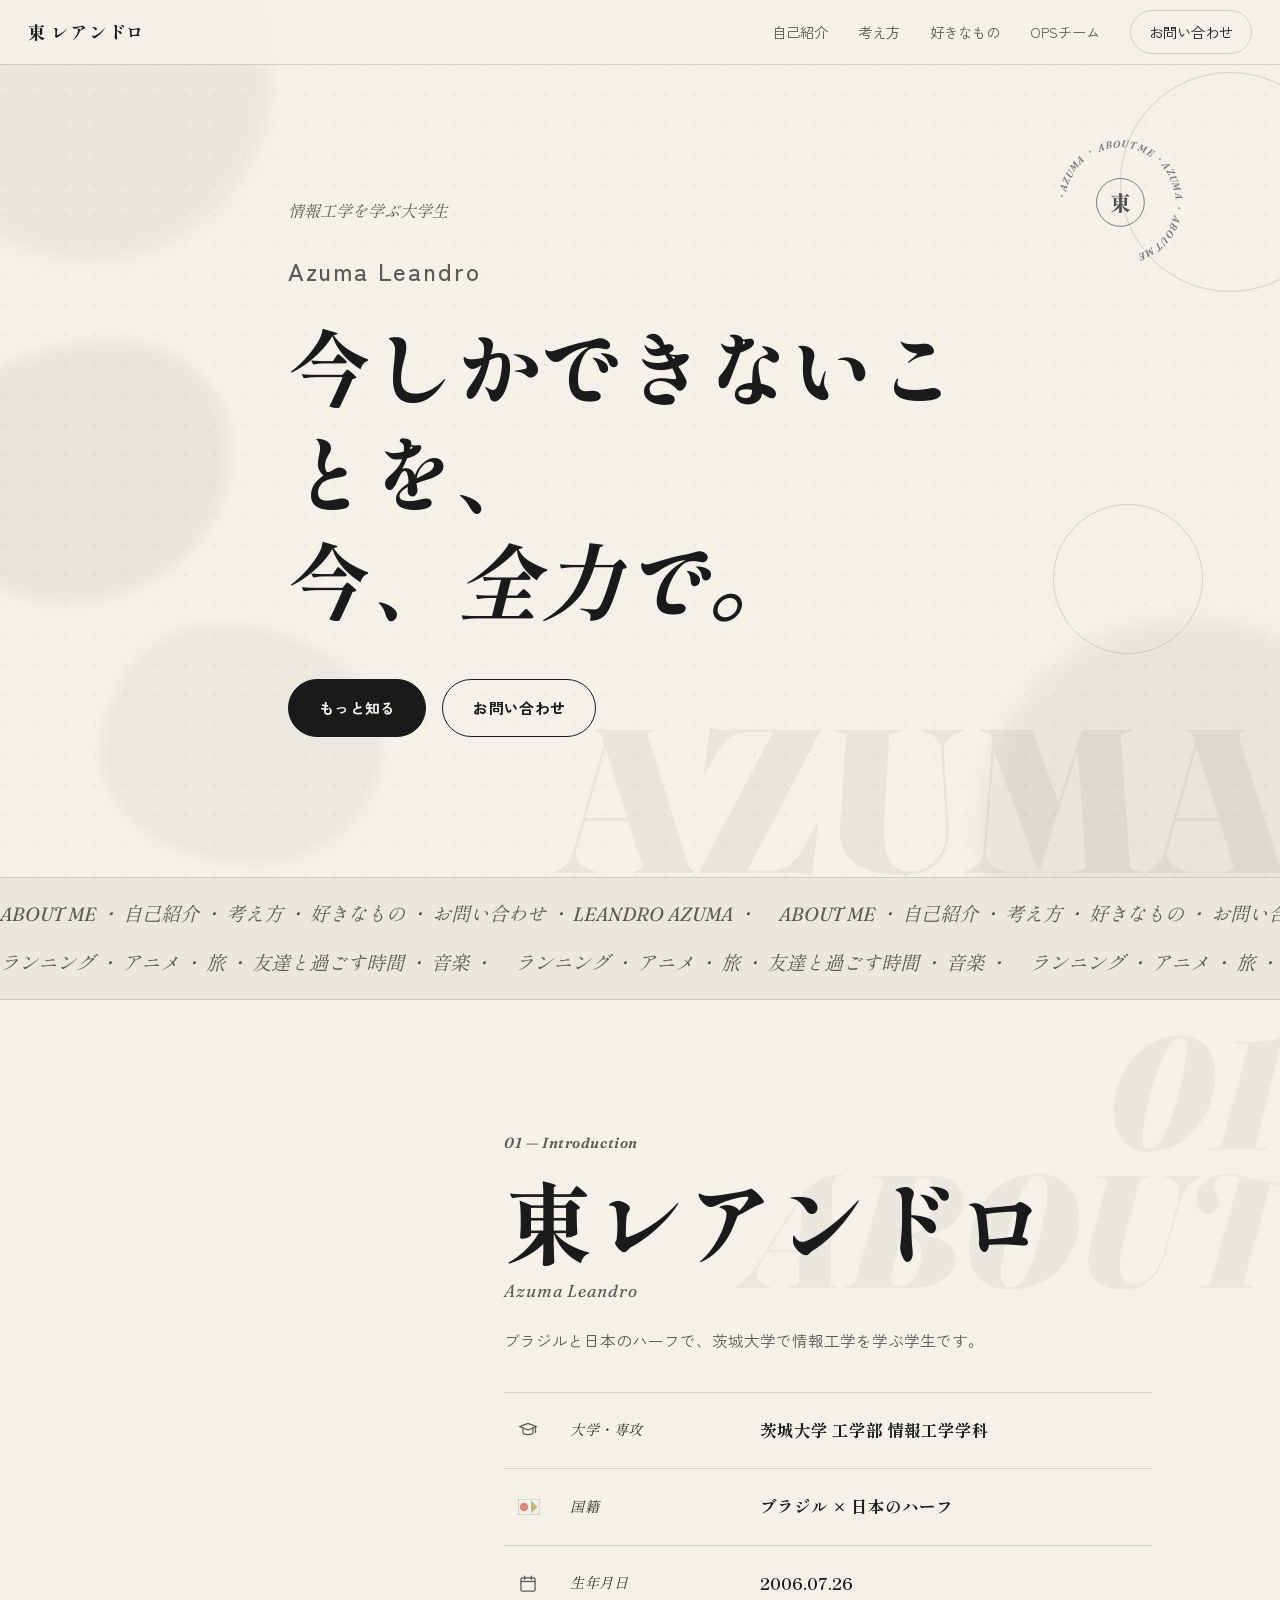
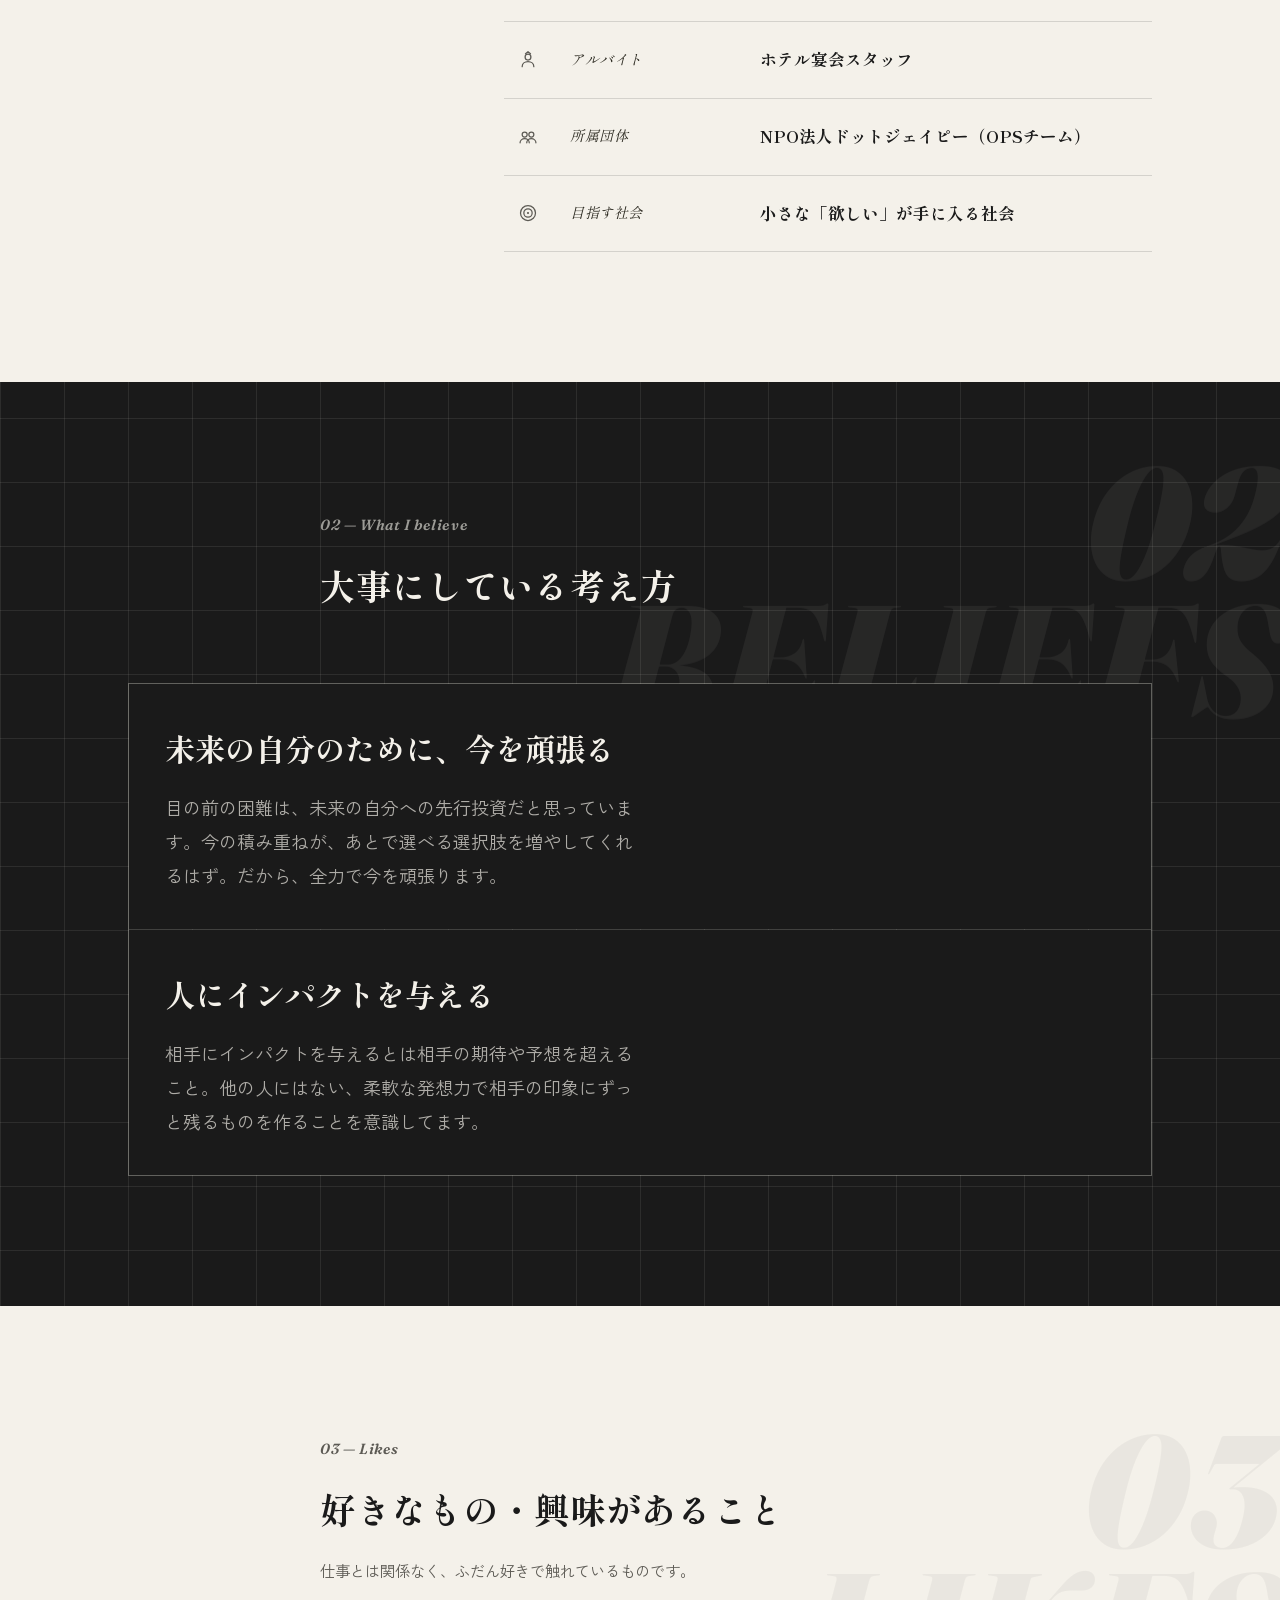
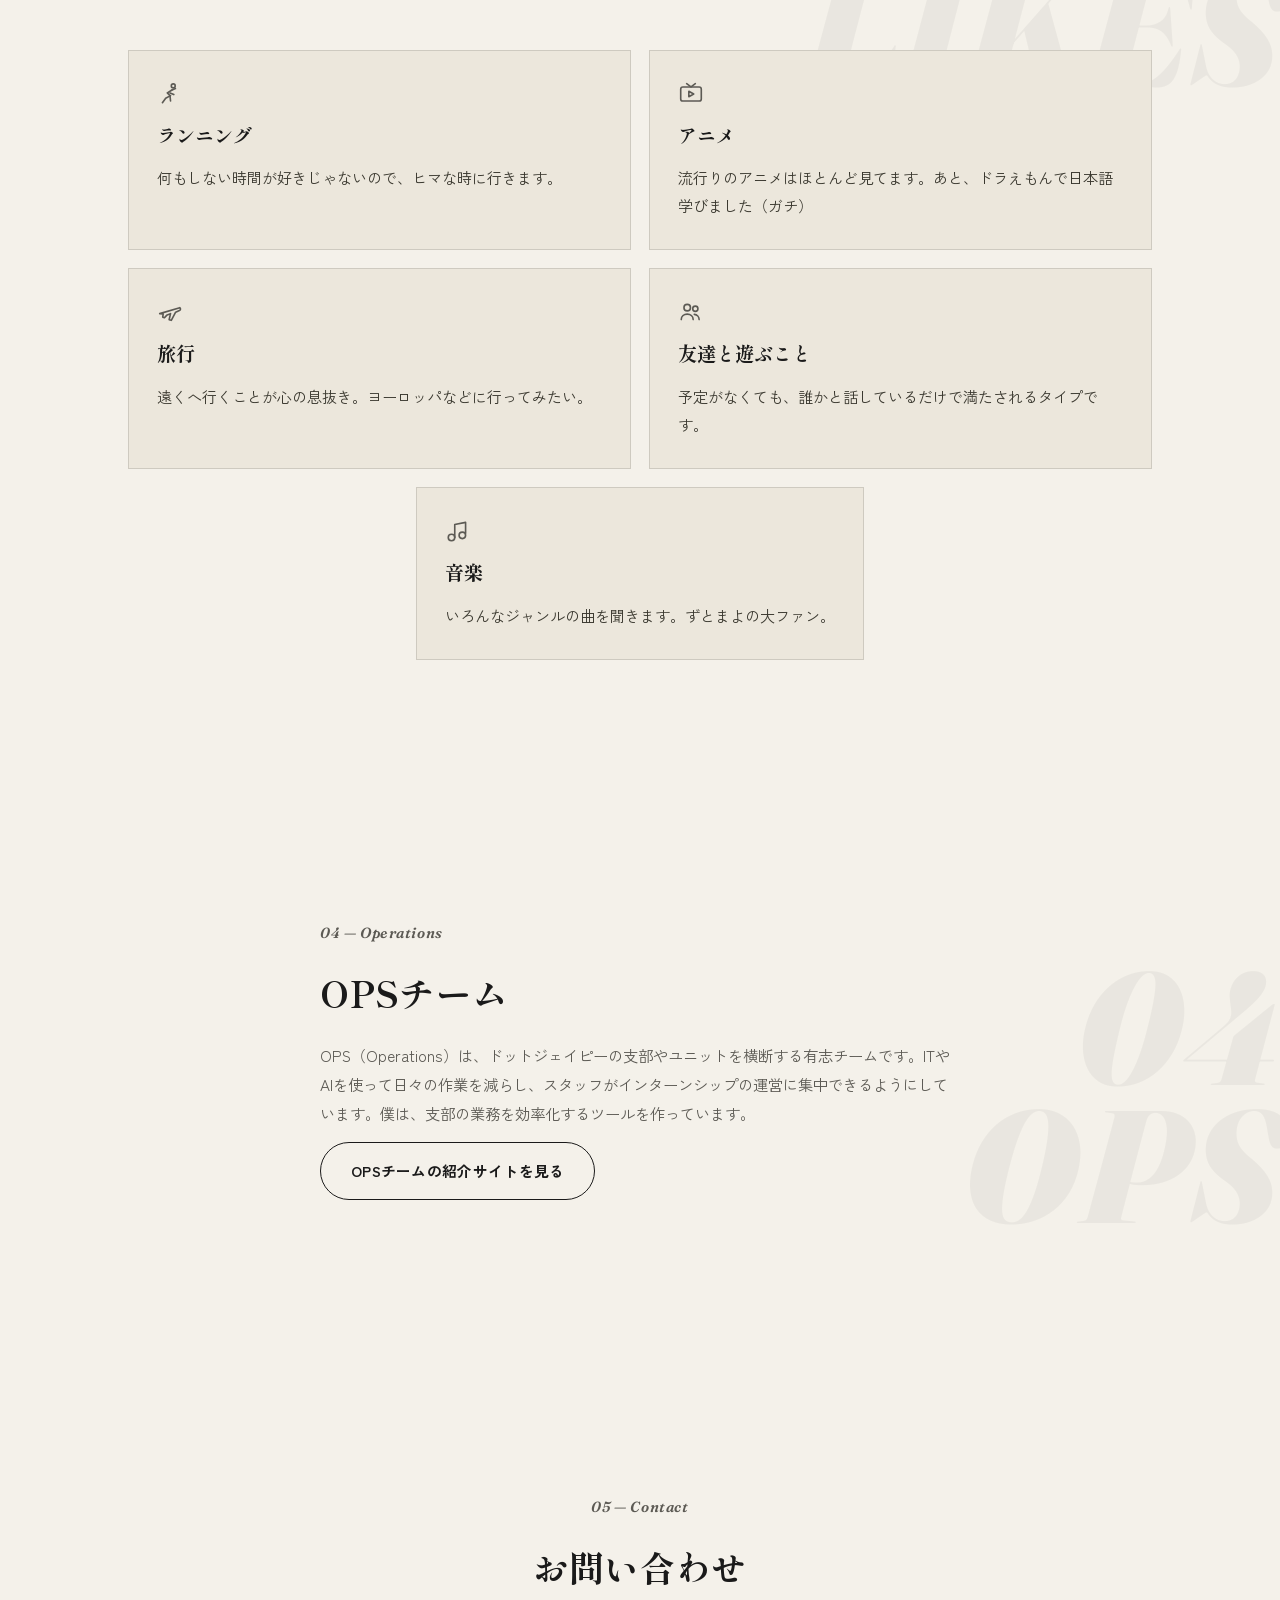
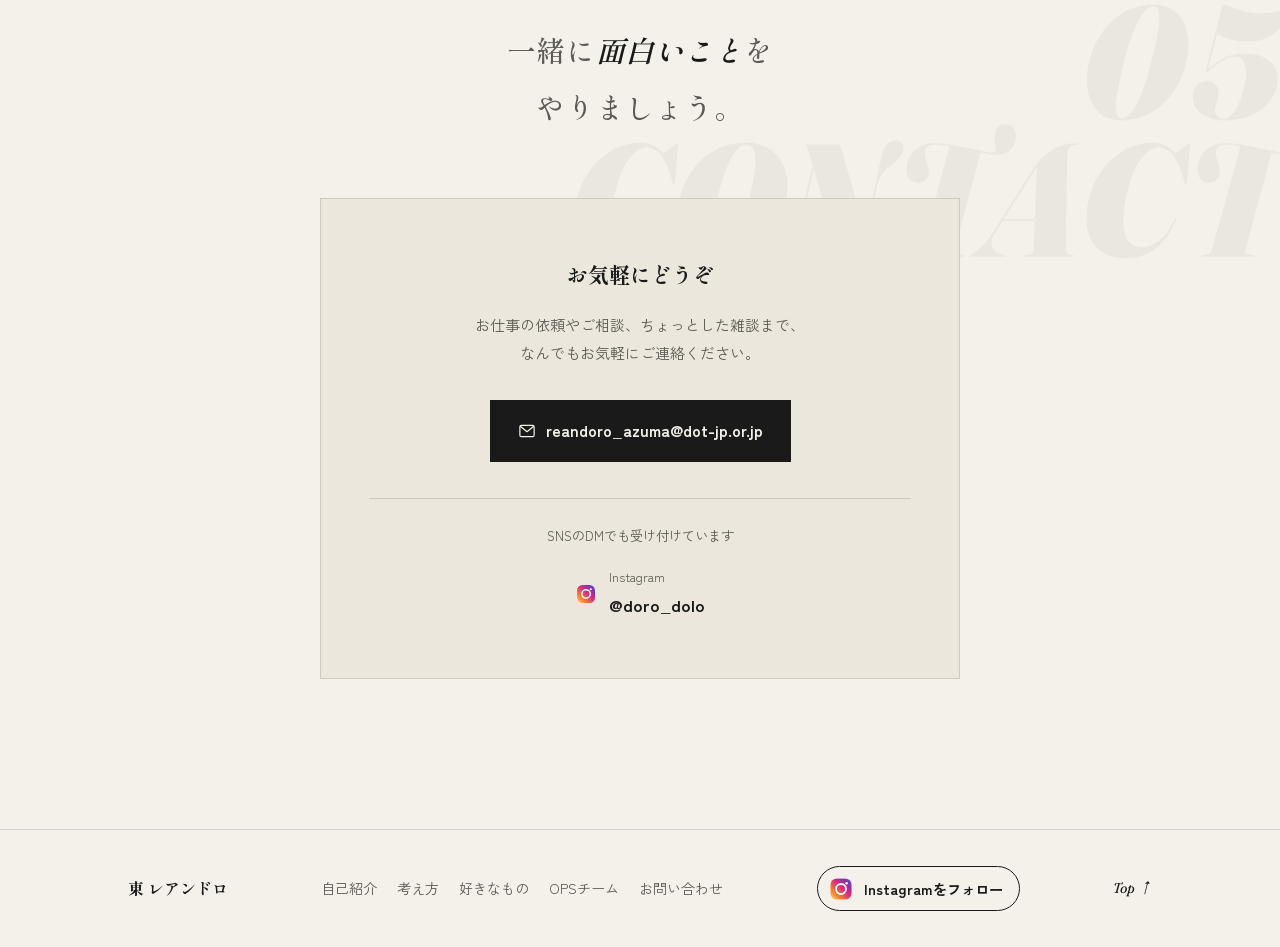
==== commit 9b0819d3: "Link to the OPS team introduction" ====
--- a/index.html
+++ b/index.html
@@ -289,6 +289,9 @@
           <p class="section-kicker">04 — Operations</p>
           <h2 id="ops-title" class="section-title"><span class="title-mask"><span class="title-inner">OPSチーム</span></span></h2>
           <p class="section-lead">OPS（Operations）は、ドットジェイピーの支部やユニットを横断する有志チームです。ITやAIを使って日々の作業を減らし、スタッフがインターンシップの運営に集中できるようにしています。僕は、支部の業務を効率化するツールを作っています。</p>
+          <p class="section-lead">
+            <a class="btn btn-ghost" href="https://dot-jp-opsteam.github.io/opsteam-introduce-20260527/">OPSチームの紹介サイトを見る</a>
+          </p>
         </div>
       </div>
     </section>
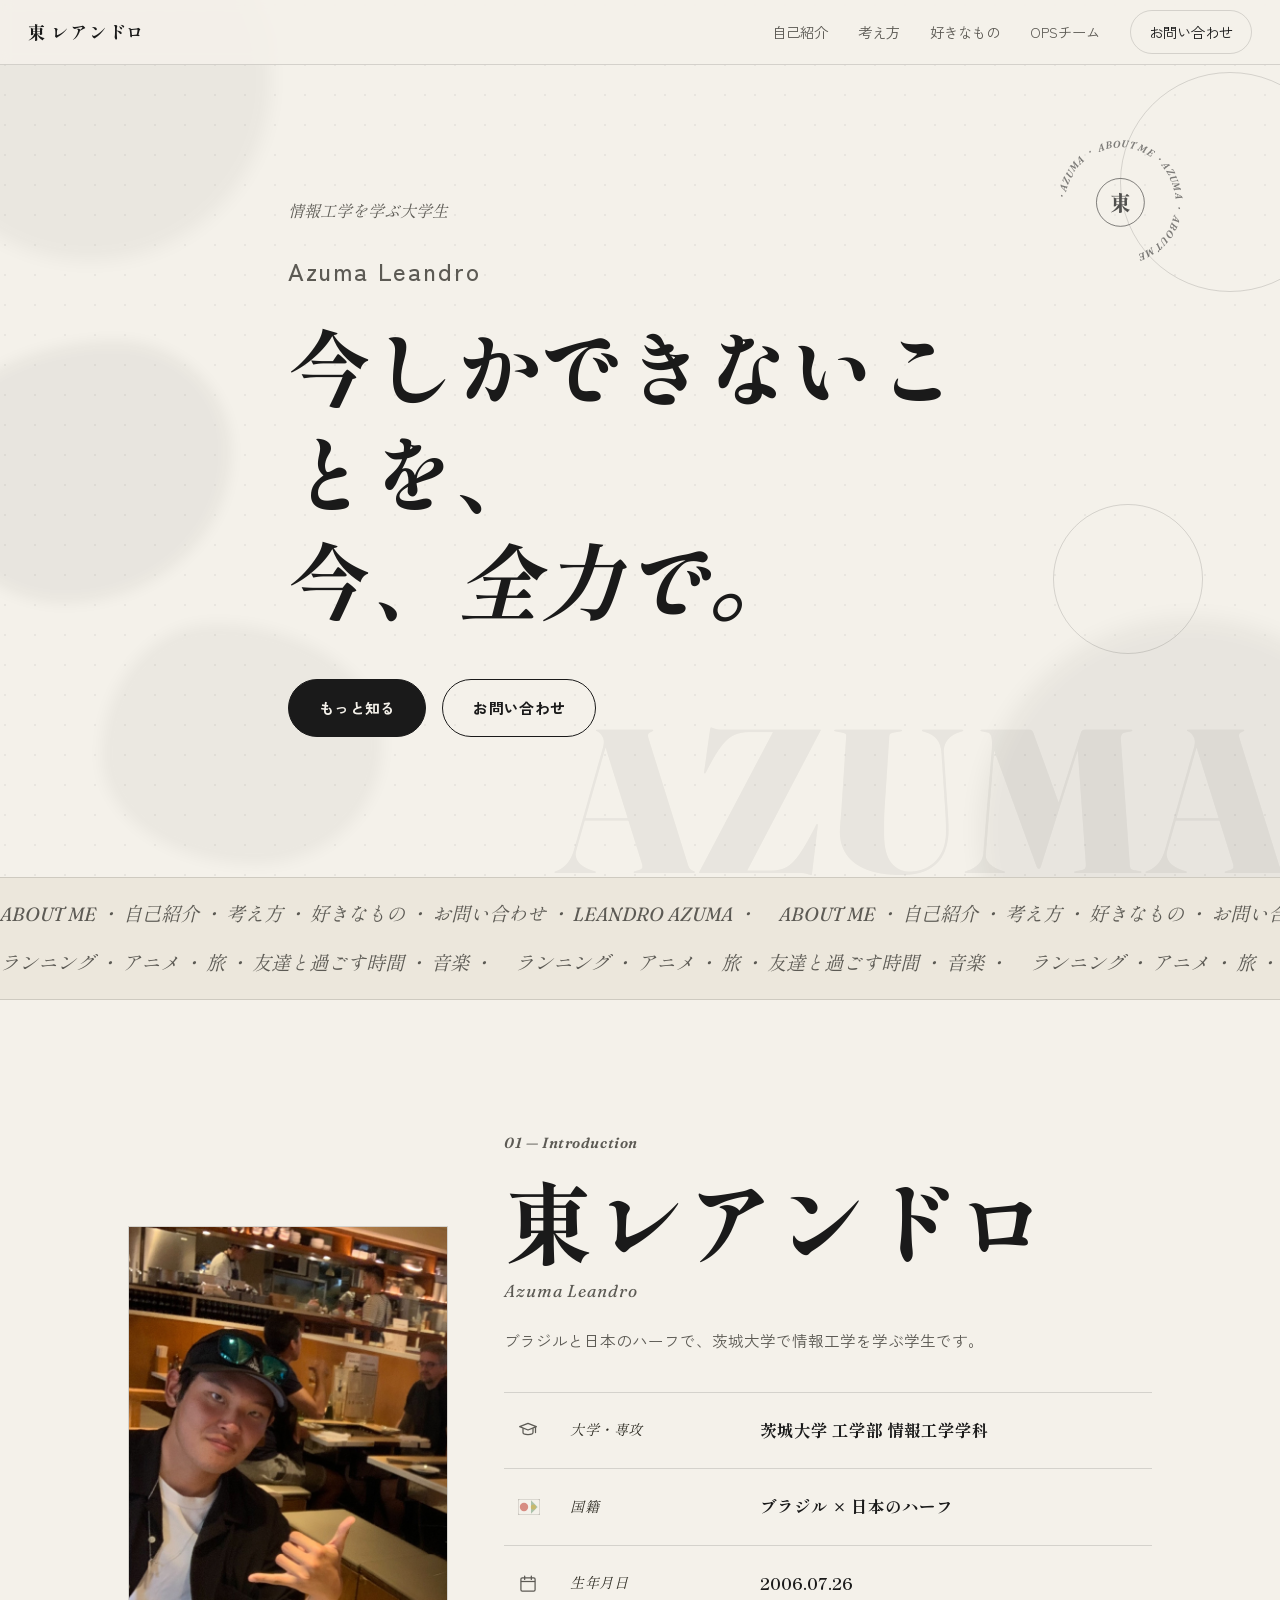
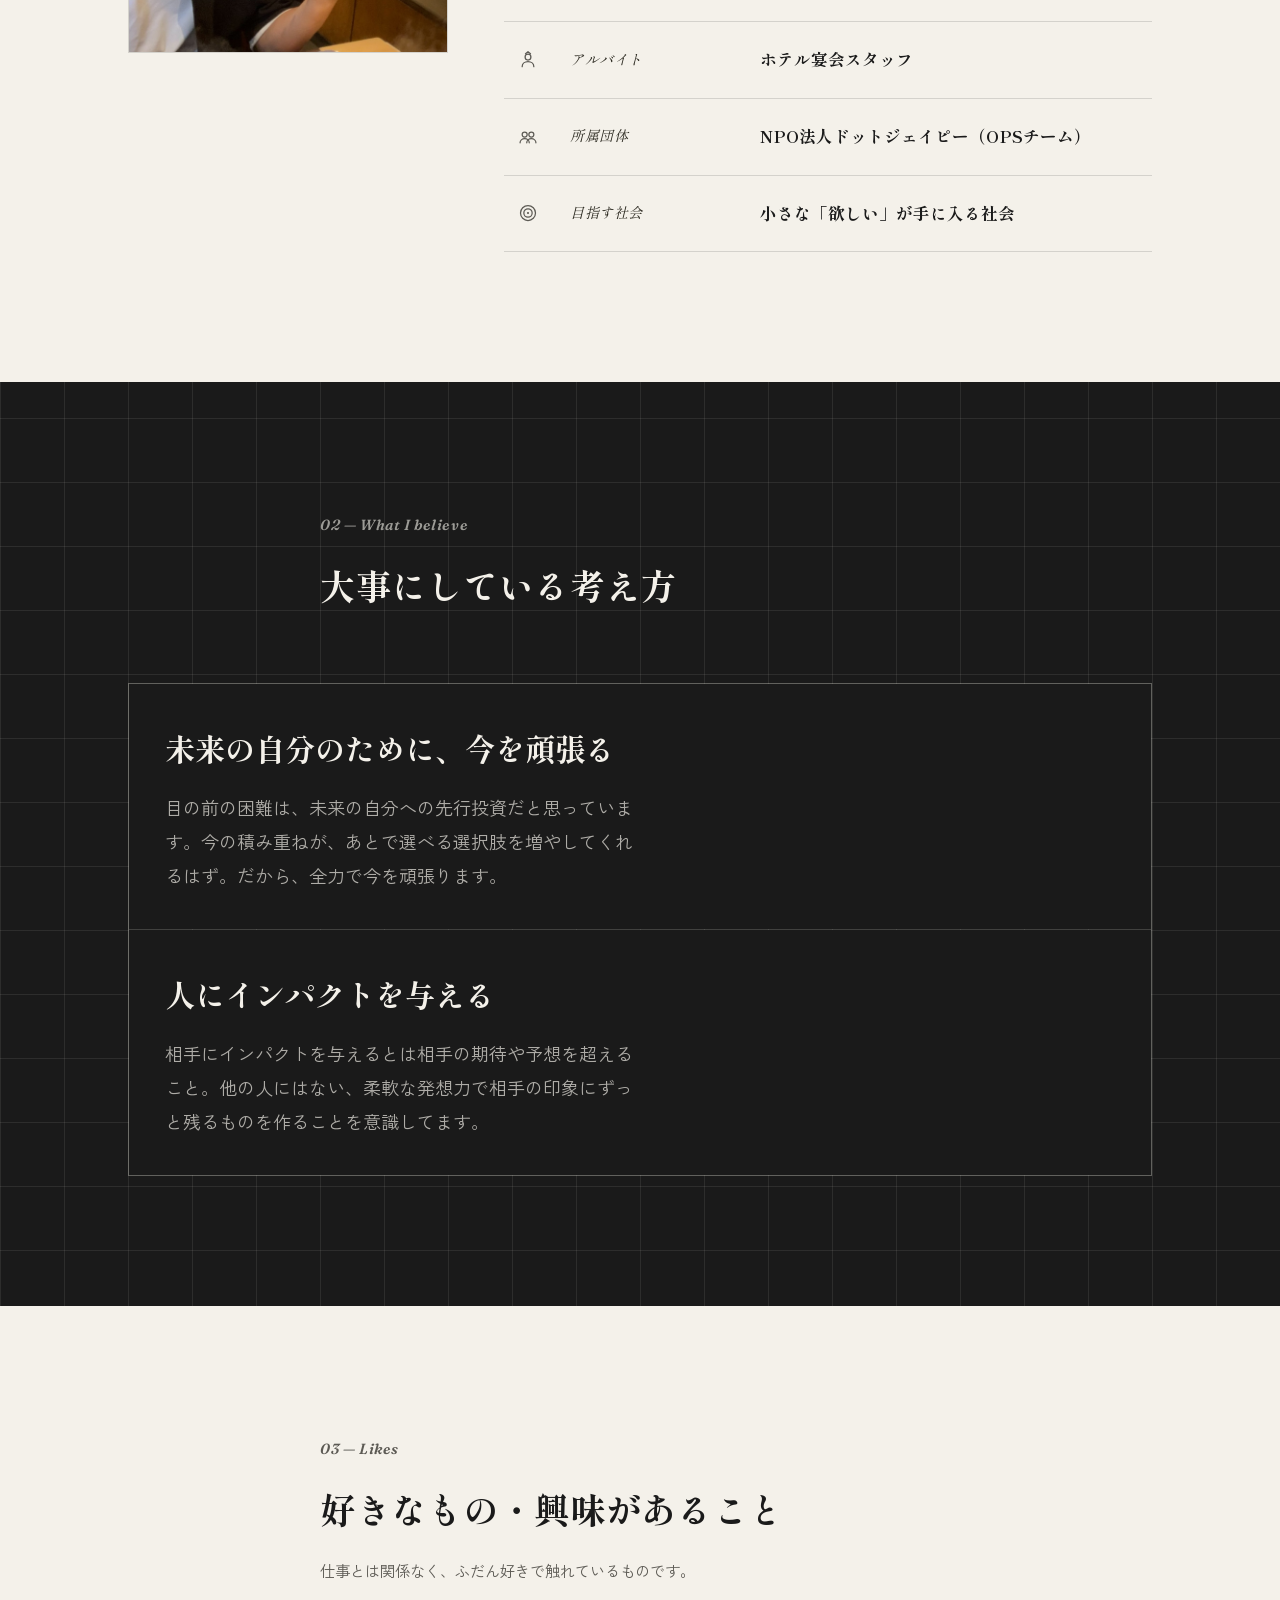
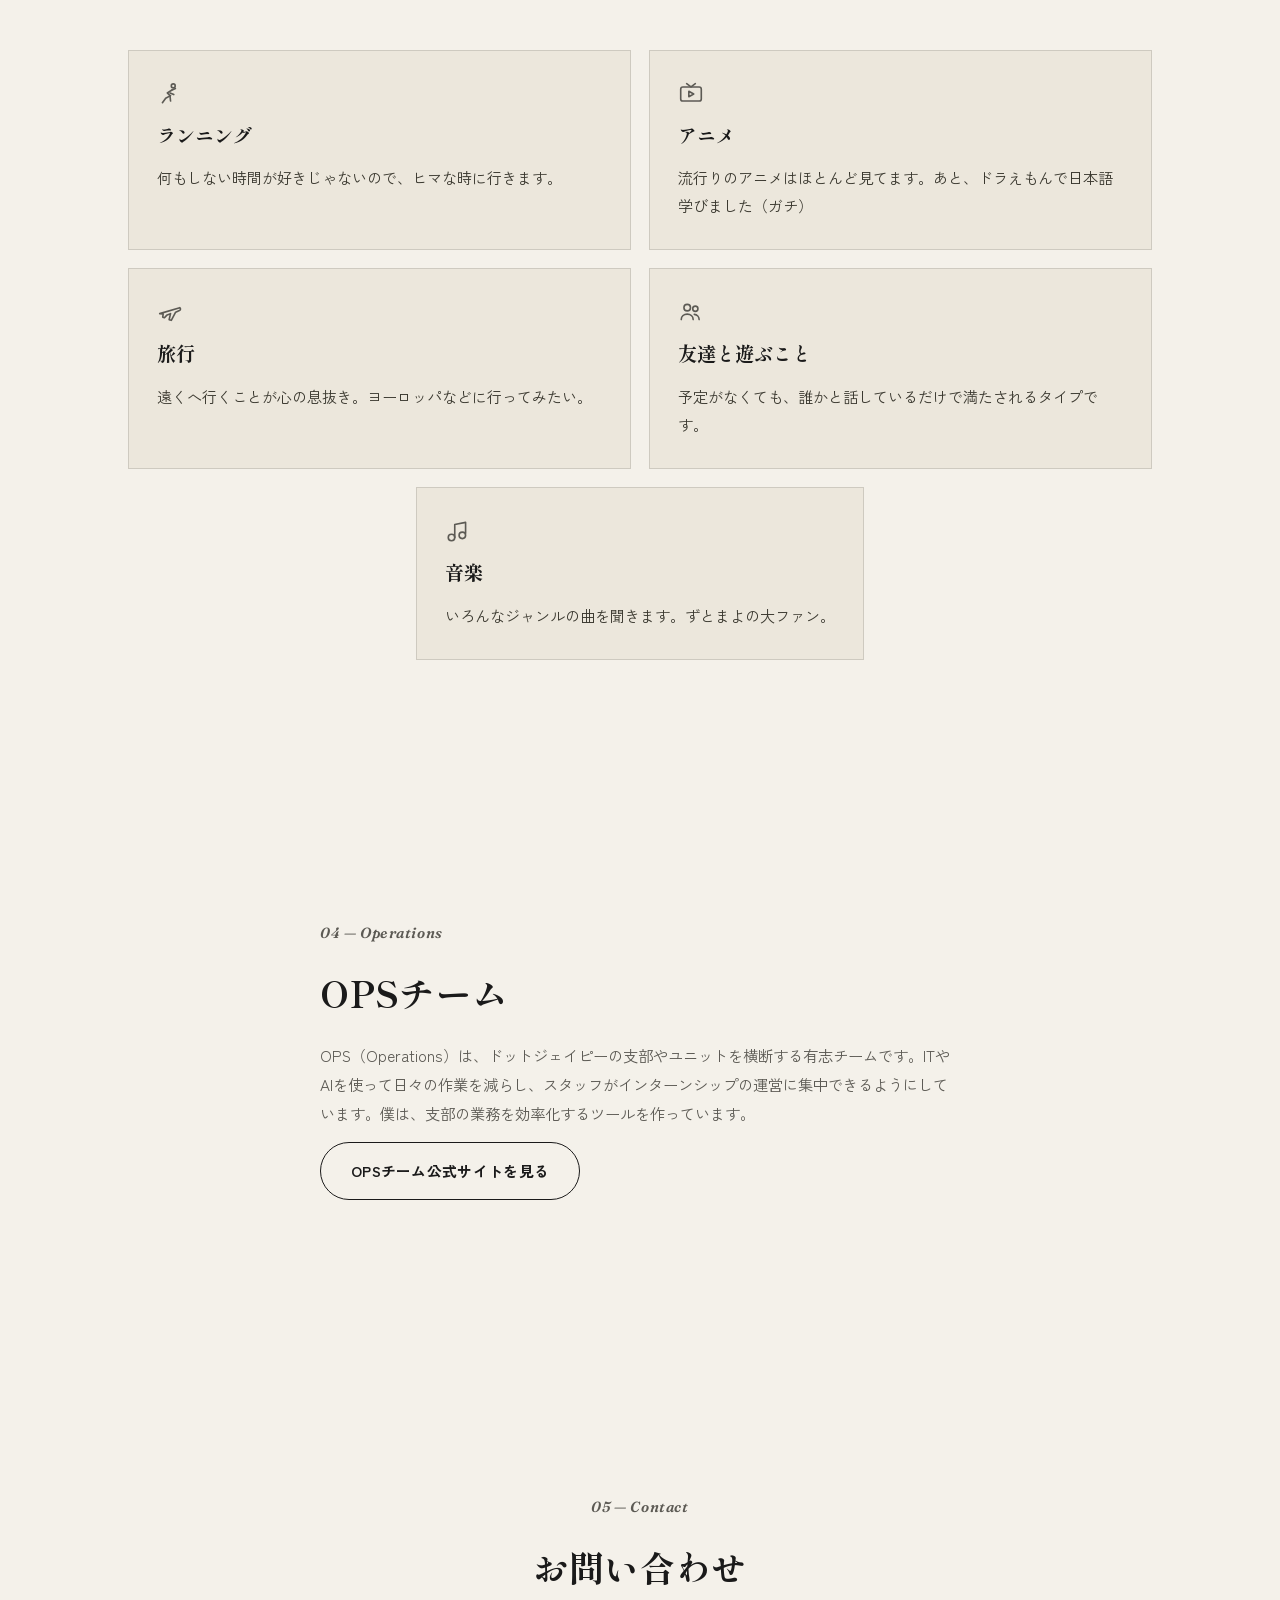
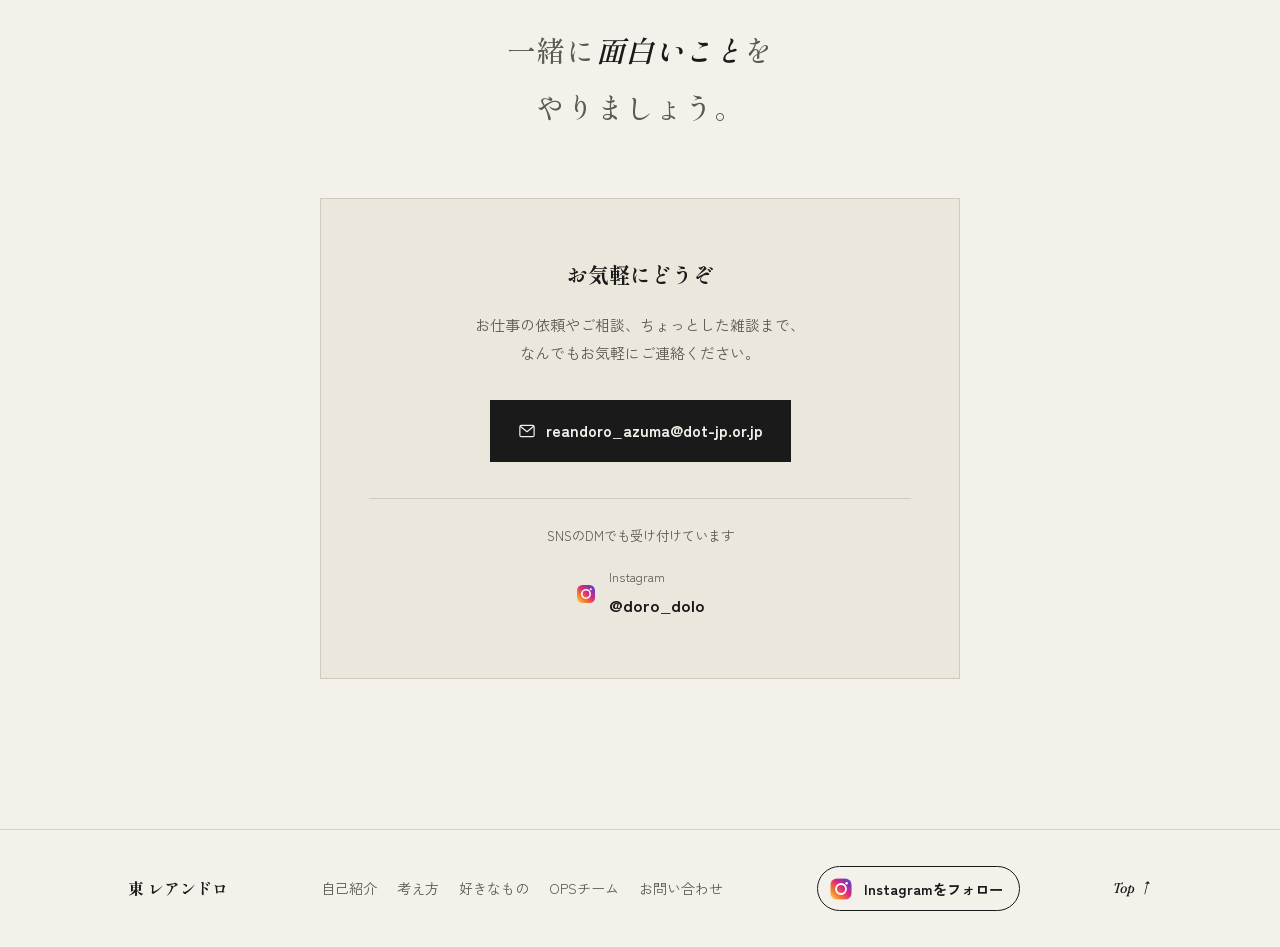
==== commit e1fc8d91: "Use the official OPS team homepage" ====
--- a/index.html
+++ b/index.html
@@ -290,7 +290,7 @@
           <h2 id="ops-title" class="section-title"><span class="title-mask"><span class="title-inner">OPSチーム</span></span></h2>
           <p class="section-lead">OPS（Operations）は、ドットジェイピーの支部やユニットを横断する有志チームです。ITやAIを使って日々の作業を減らし、スタッフがインターンシップの運営に集中できるようにしています。僕は、支部の業務を効率化するツールを作っています。</p>
           <p class="section-lead">
-            <a class="btn btn-ghost" href="https://dot-jp-opsteam.github.io/opsteam-introduce-20260527/">OPSチームの紹介サイトを見る</a>
+            <a class="btn btn-ghost" href="https://dot-jp-opsteam.github.io/ops-homepage/">OPSチーム公式サイトを見る</a>
           </p>
         </div>
       </div>
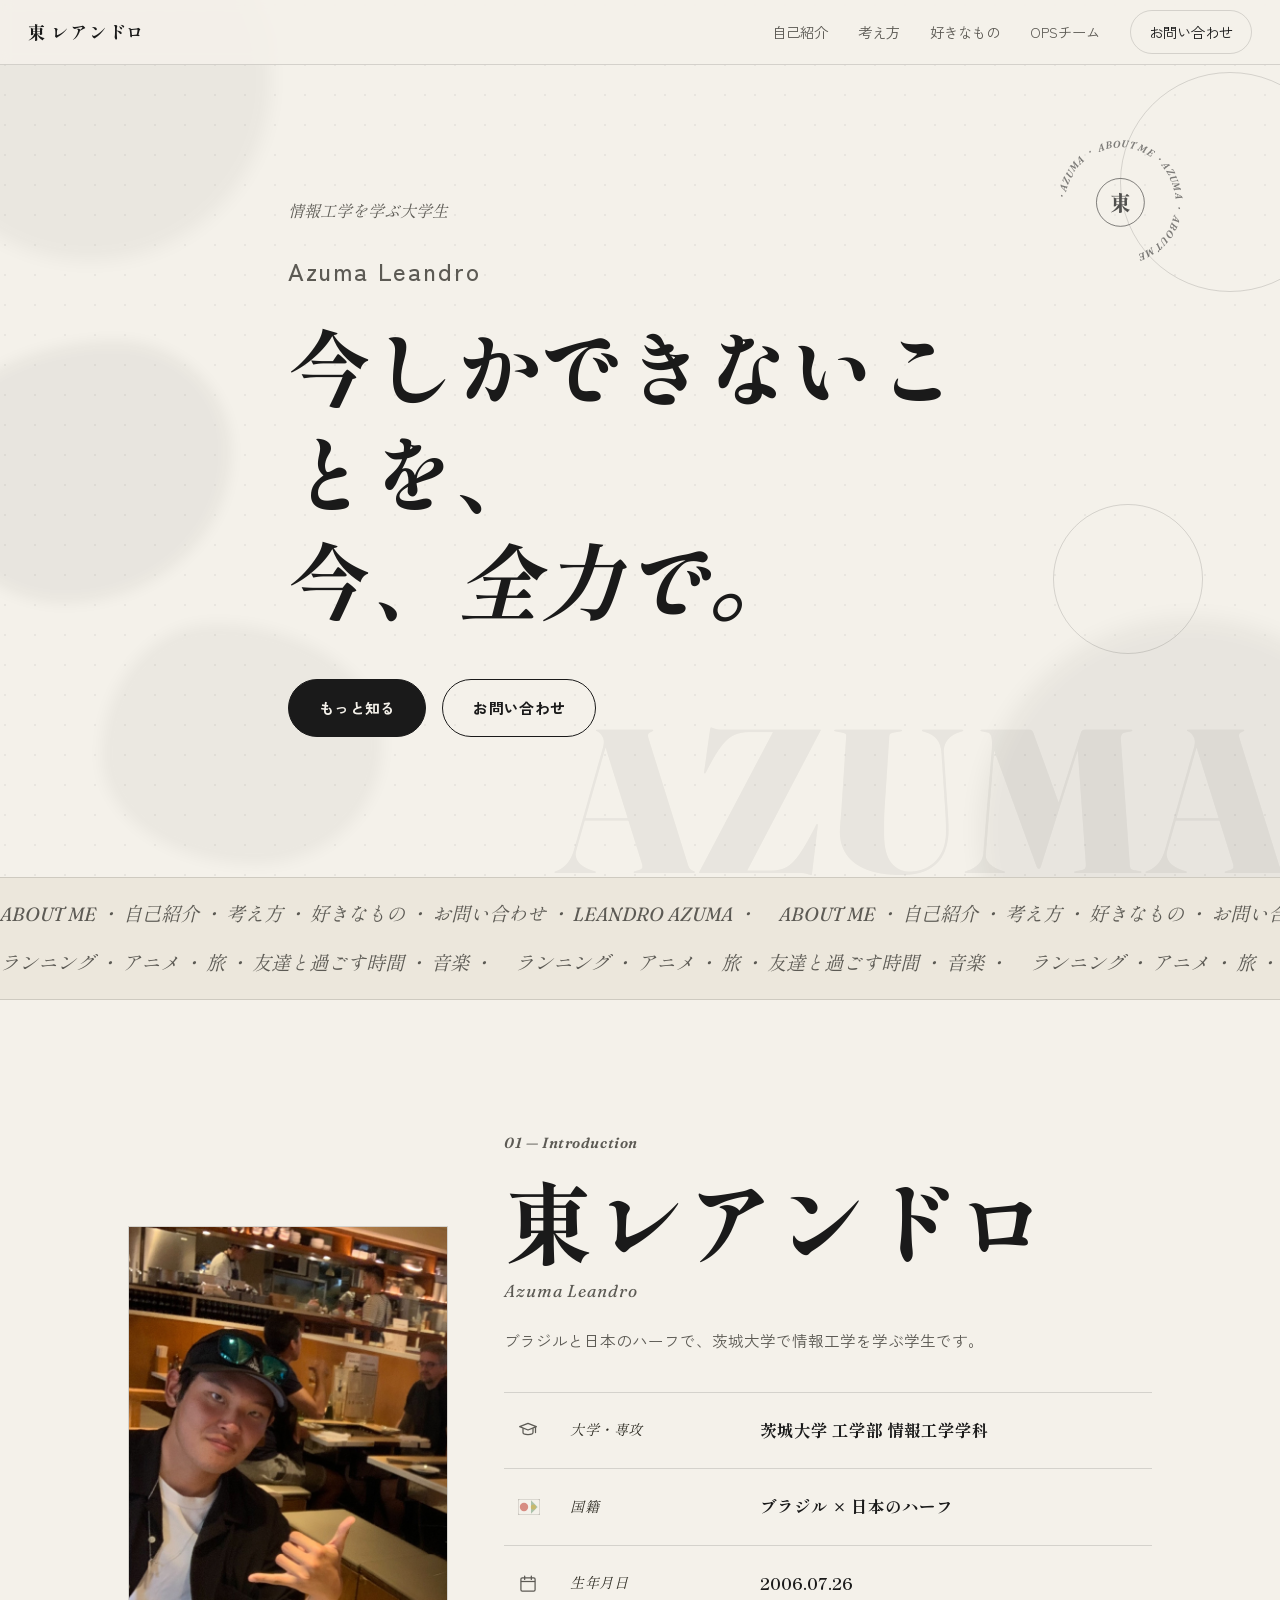
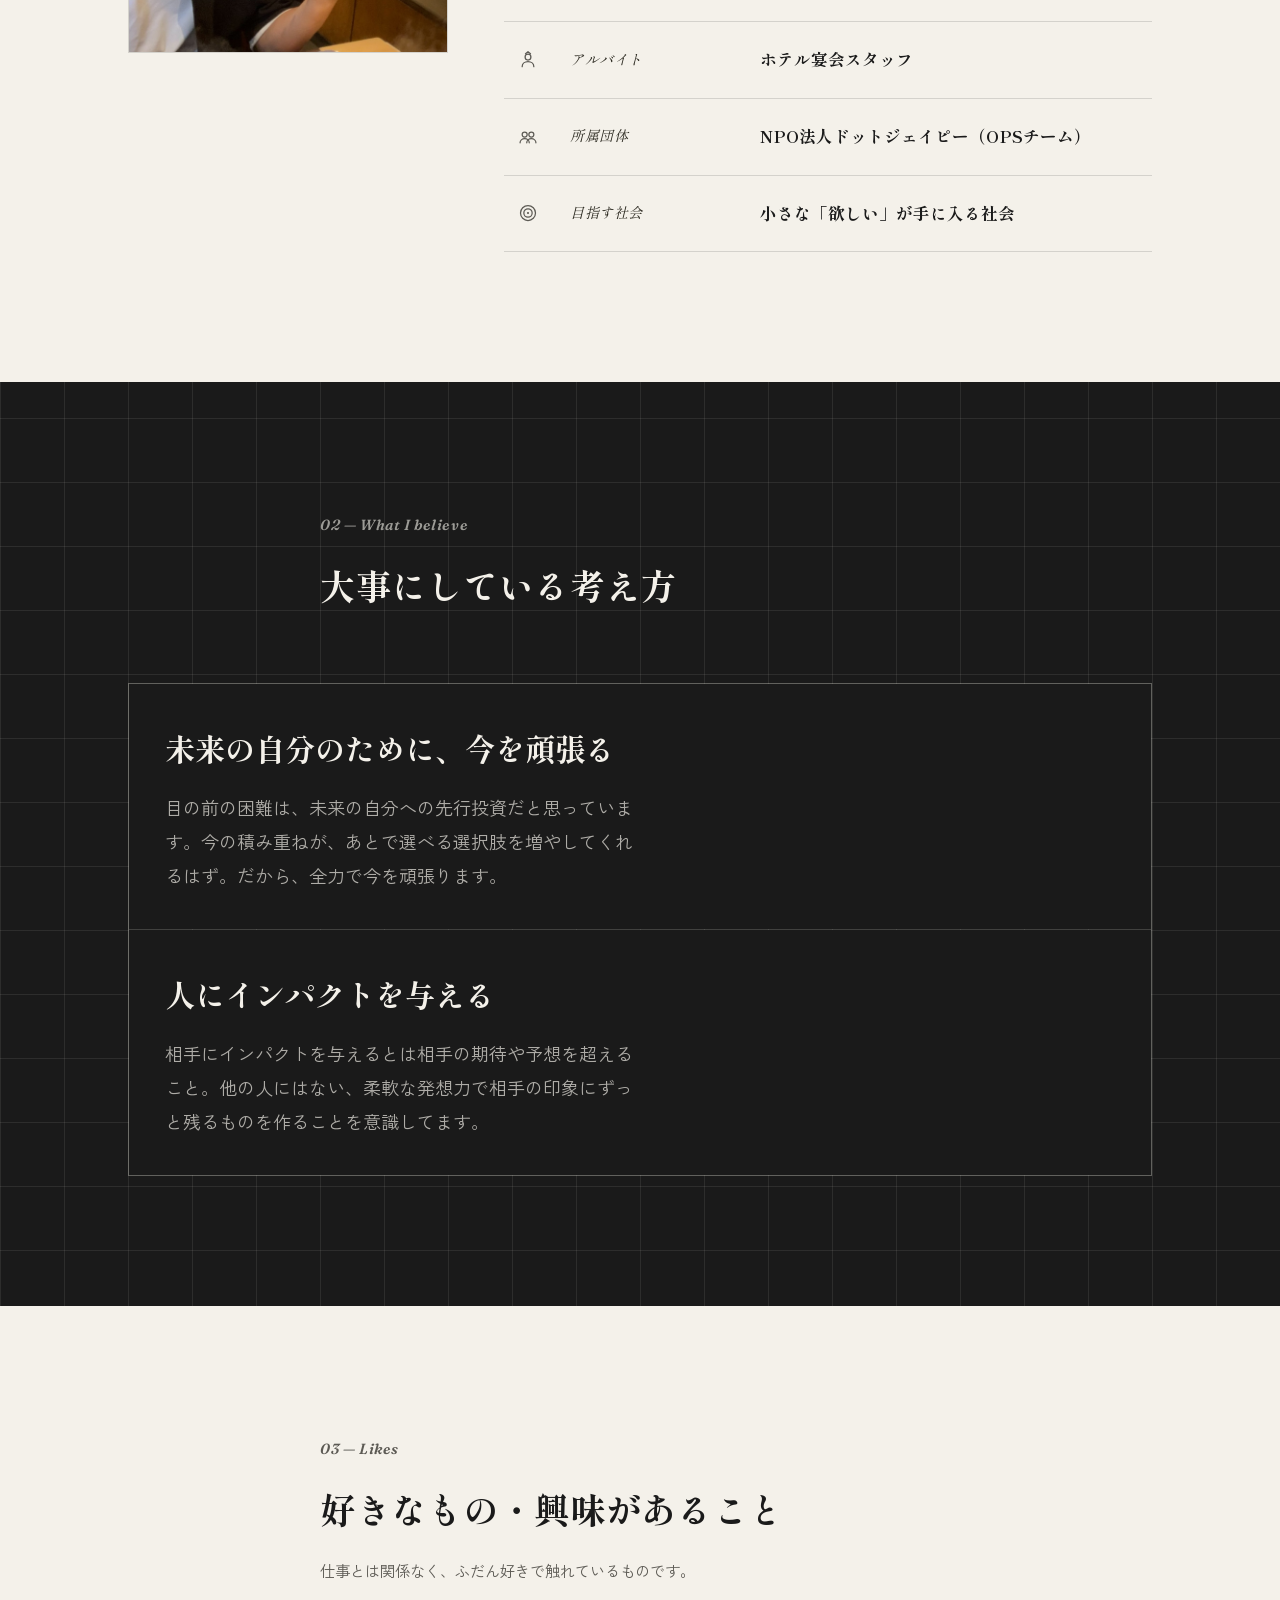
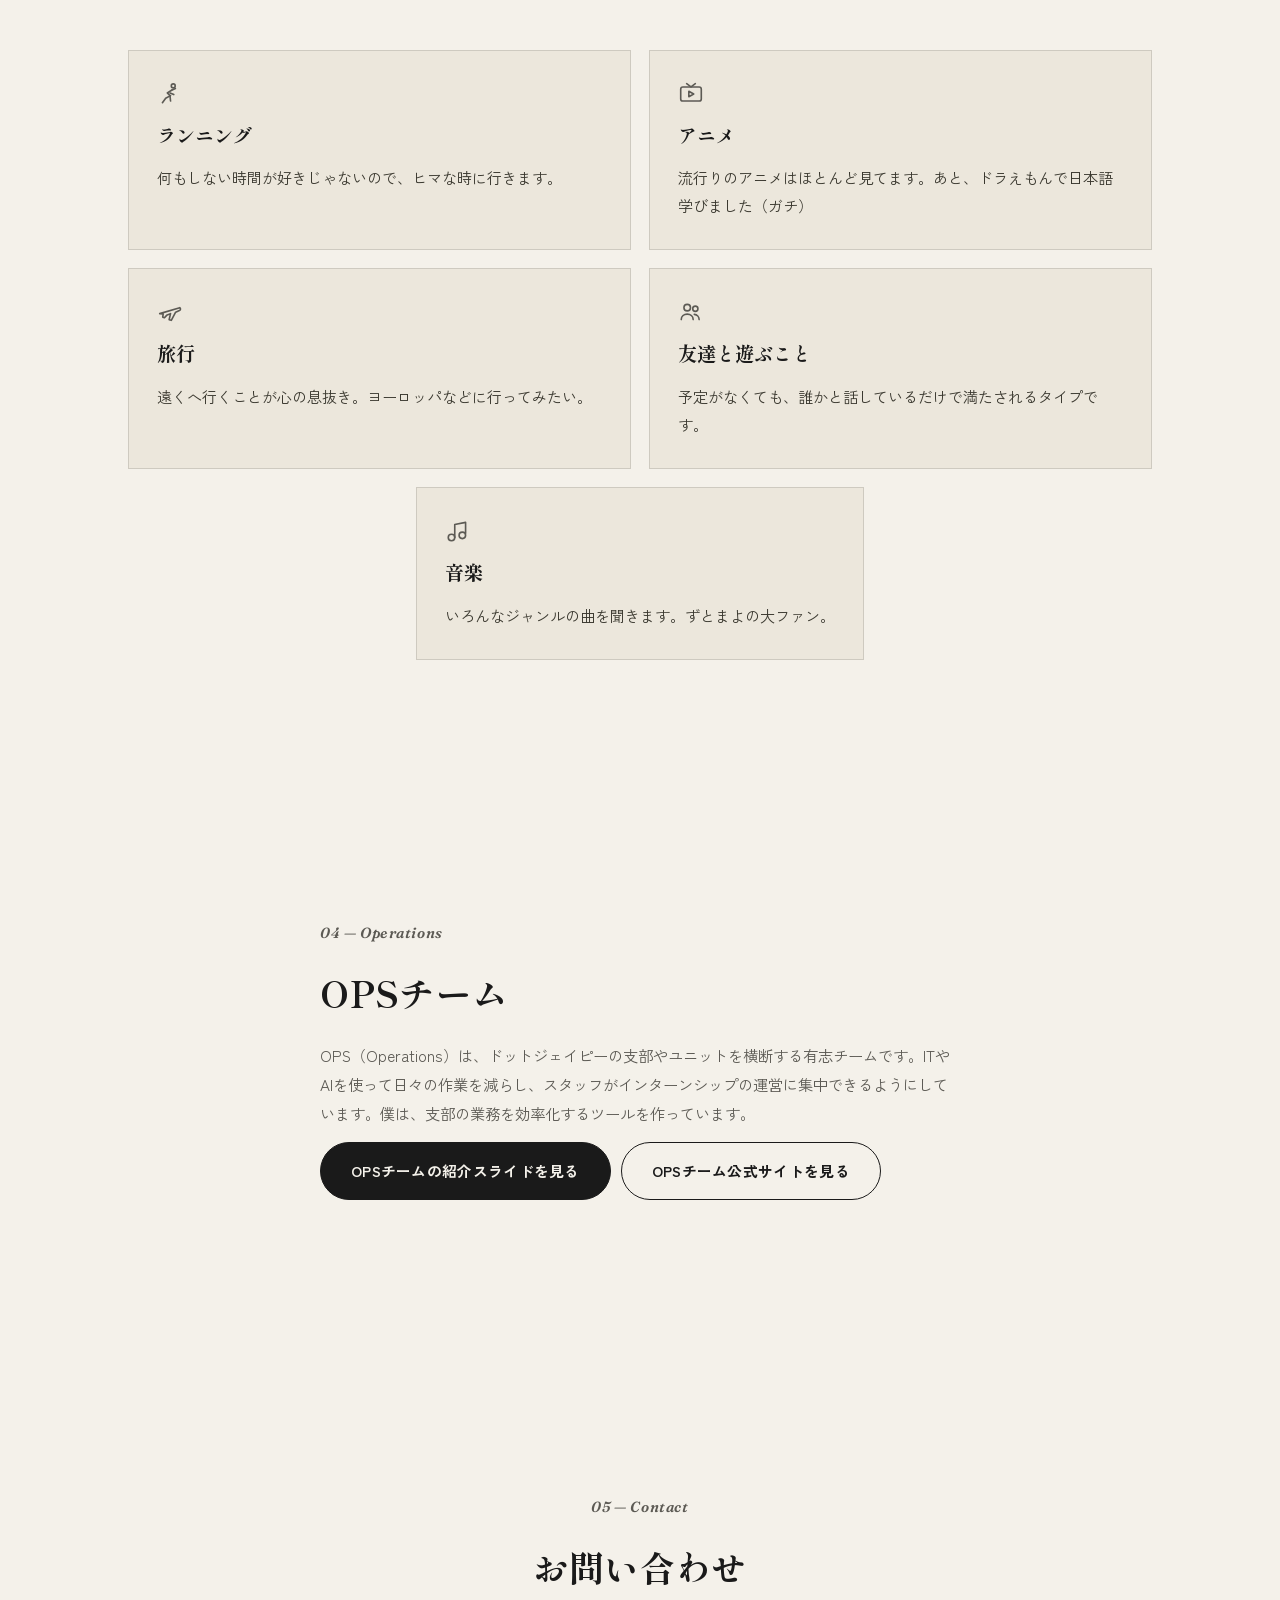
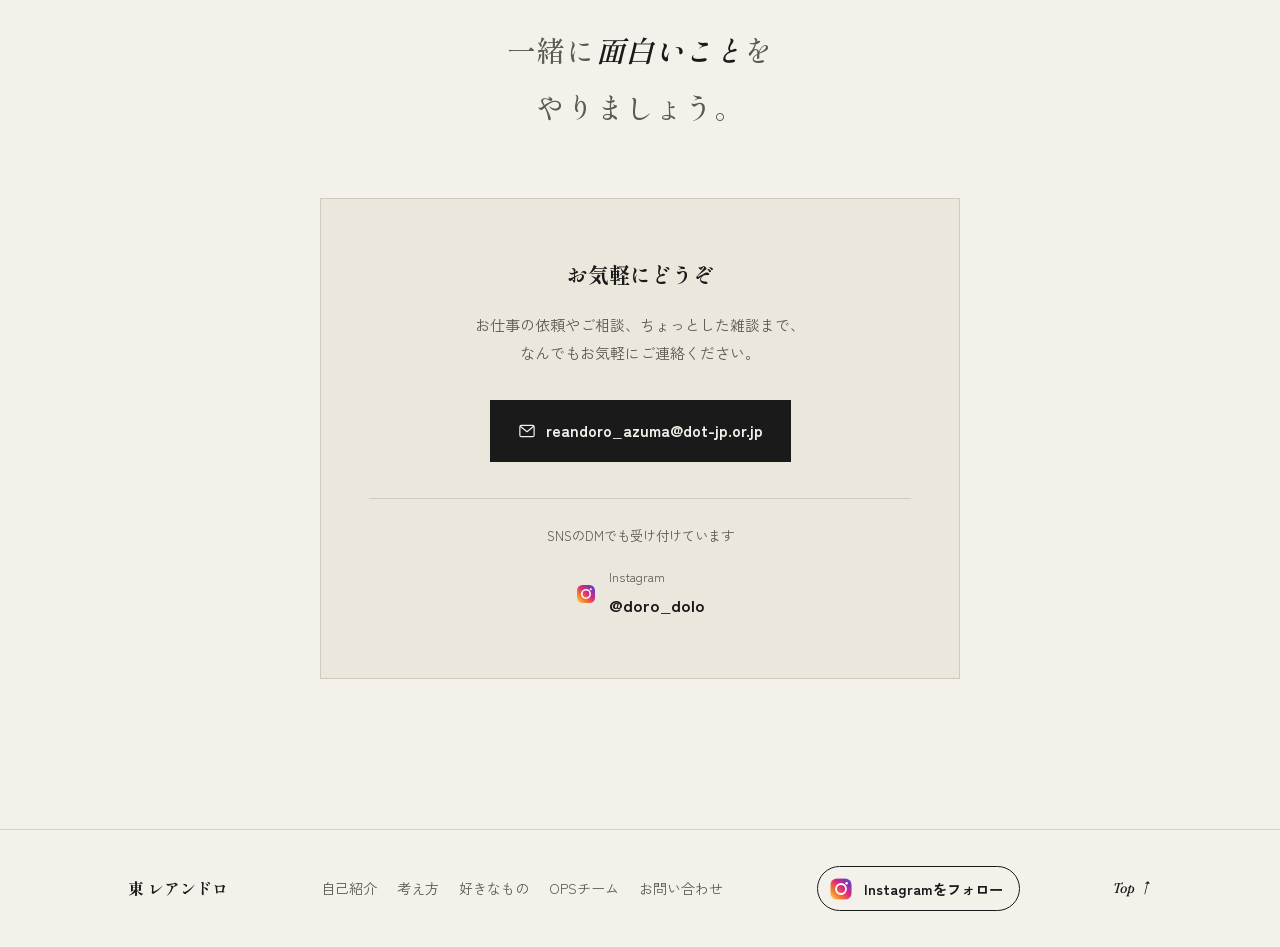
==== commit f6e83c49: "Add a shortened OPS slide deck and update the site title" ====
--- a/index.html
+++ b/index.html
@@ -3,10 +3,10 @@
 <head>
   <meta charset="UTF-8" />
   <meta name="viewport" content="width=device-width, initial-scale=1.0" />
-  <title>東 レアンドロについて｜About Leandro Azuma</title>
+  <title>東レアンドロHP</title>
   <meta name="description" content="東 レアンドロ（Leandro Azuma）の自己紹介サイト。茨城大学で情報工学を学ぶ学生。考え方や好きなものを中心に、人柄を知ってもらうためのページです。" />
 
-  <meta property="og:title" content="東 レアンドロについて｜About Leandro Azuma" />
+  <meta property="og:title" content="東レアンドロHP" />
   <meta property="og:description" content="茨城大学の学生・東 レアンドロの自己紹介サイト。" />
   <meta property="og:type" content="website" />
 
@@ -289,7 +289,8 @@
           <p class="section-kicker">04 — Operations</p>
           <h2 id="ops-title" class="section-title"><span class="title-mask"><span class="title-inner">OPSチーム</span></span></h2>
           <p class="section-lead">OPS（Operations）は、ドットジェイピーの支部やユニットを横断する有志チームです。ITやAIを使って日々の作業を減らし、スタッフがインターンシップの運営に集中できるようにしています。僕は、支部の業務を効率化するツールを作っています。</p>
-          <p class="section-lead">
+          <p class="section-lead ops-links">
+            <a class="btn btn-primary" href="ops-introduction/">OPSチームの紹介スライドを見る</a>
             <a class="btn btn-ghost" href="https://dot-jp-opsteam.github.io/ops-homepage/">OPSチーム公式サイトを見る</a>
           </p>
         </div>
--- a/style.css
+++ b/style.css
@@ -91,6 +91,7 @@
 }
 .section-title-invert { color: var(--cream-on-ink); }
 .section-lead { color: var(--ink-soft); margin-top: 14px; font-size: 0.96rem; }
+.ops-links { display: flex; flex-wrap: wrap; gap: 10px; }
 
 /* 見出しの「めくれ上がる」リビール（親 .section-head.reveal の is-visible に連動） */
 .title-mask { display: block; overflow: hidden; }
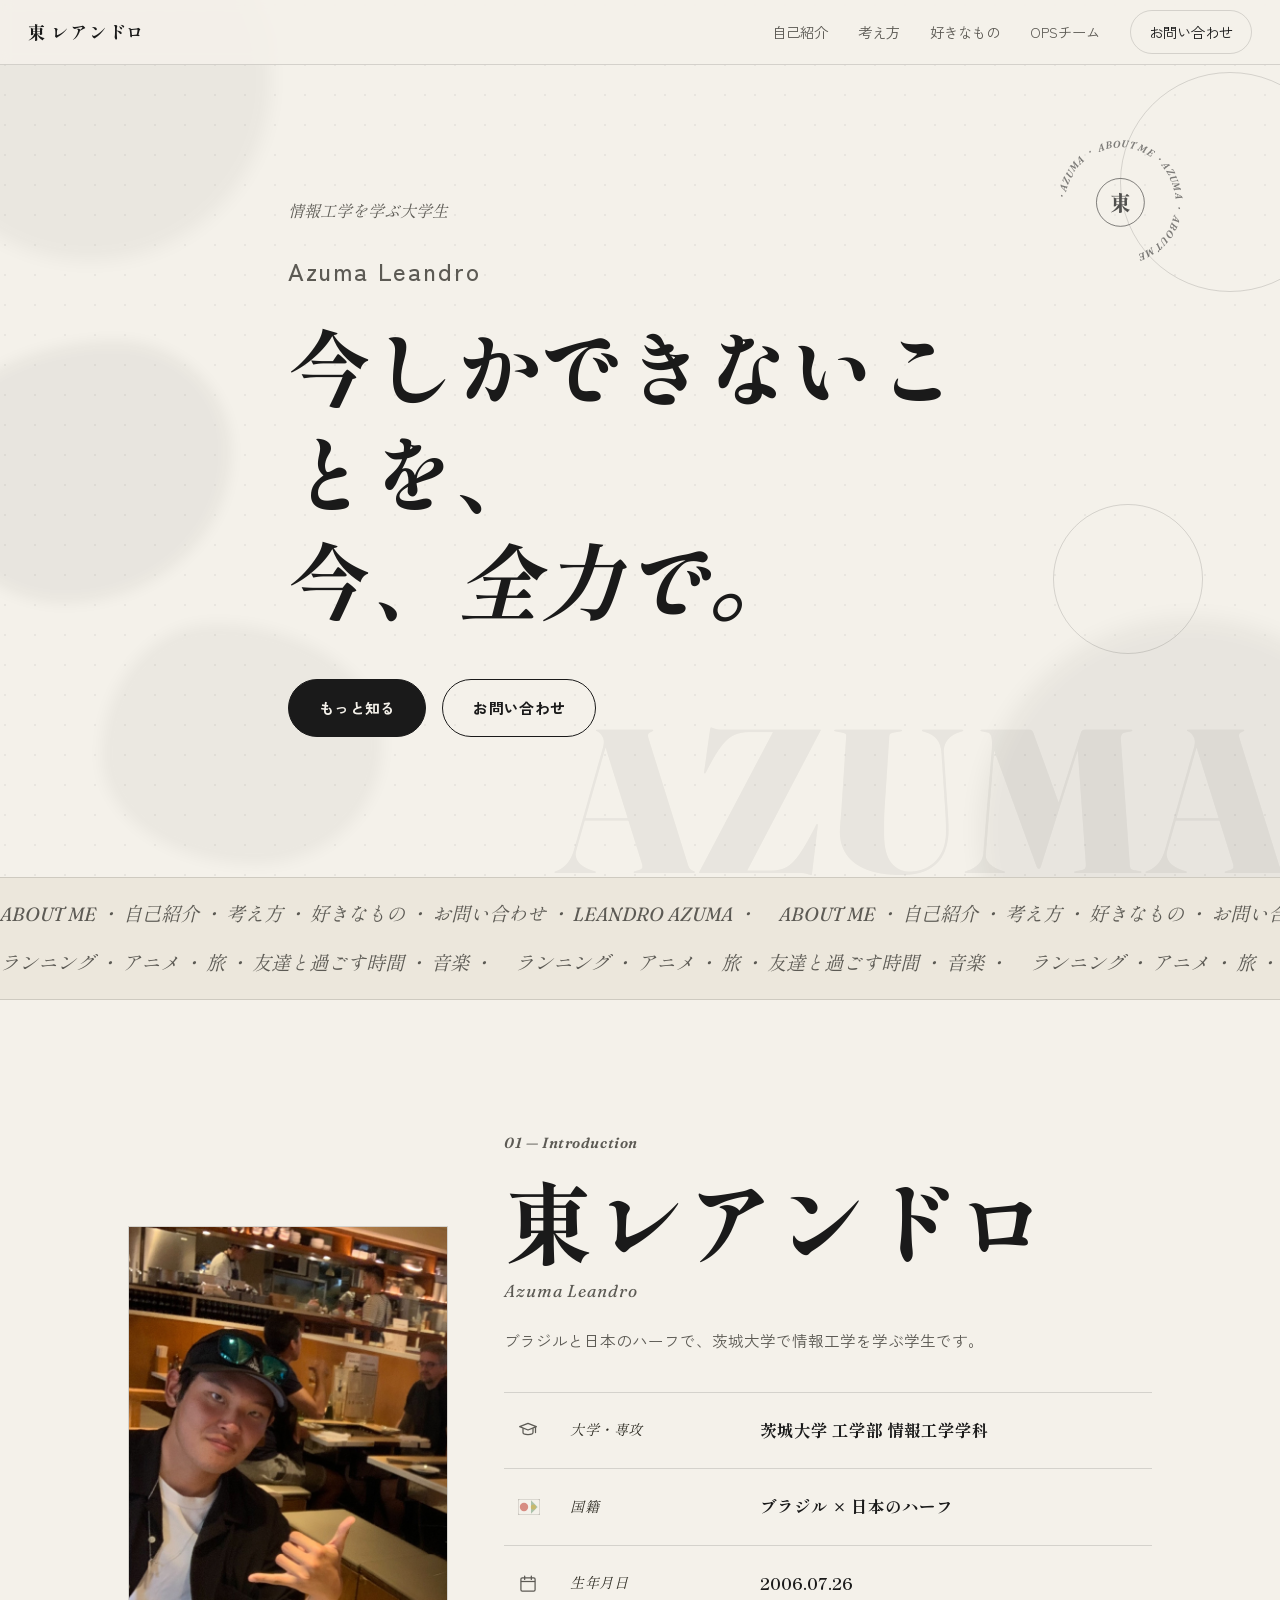
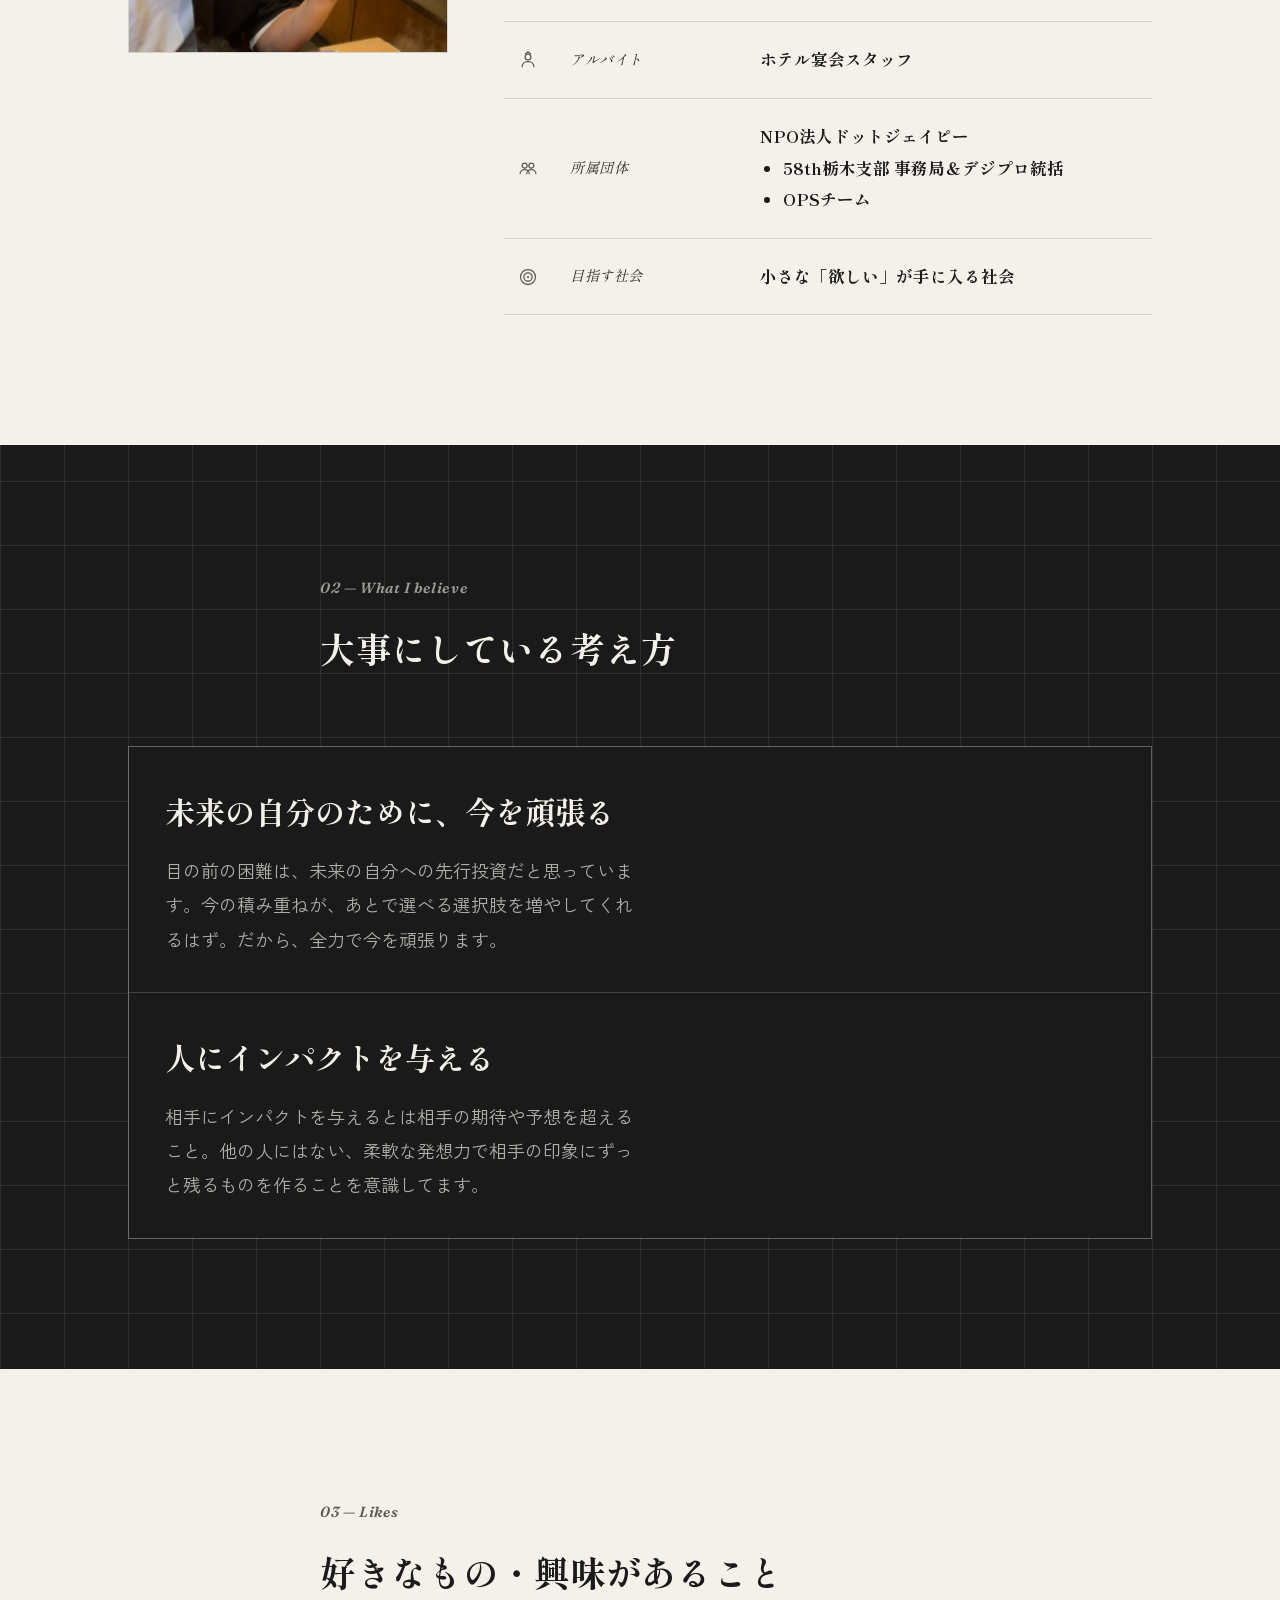
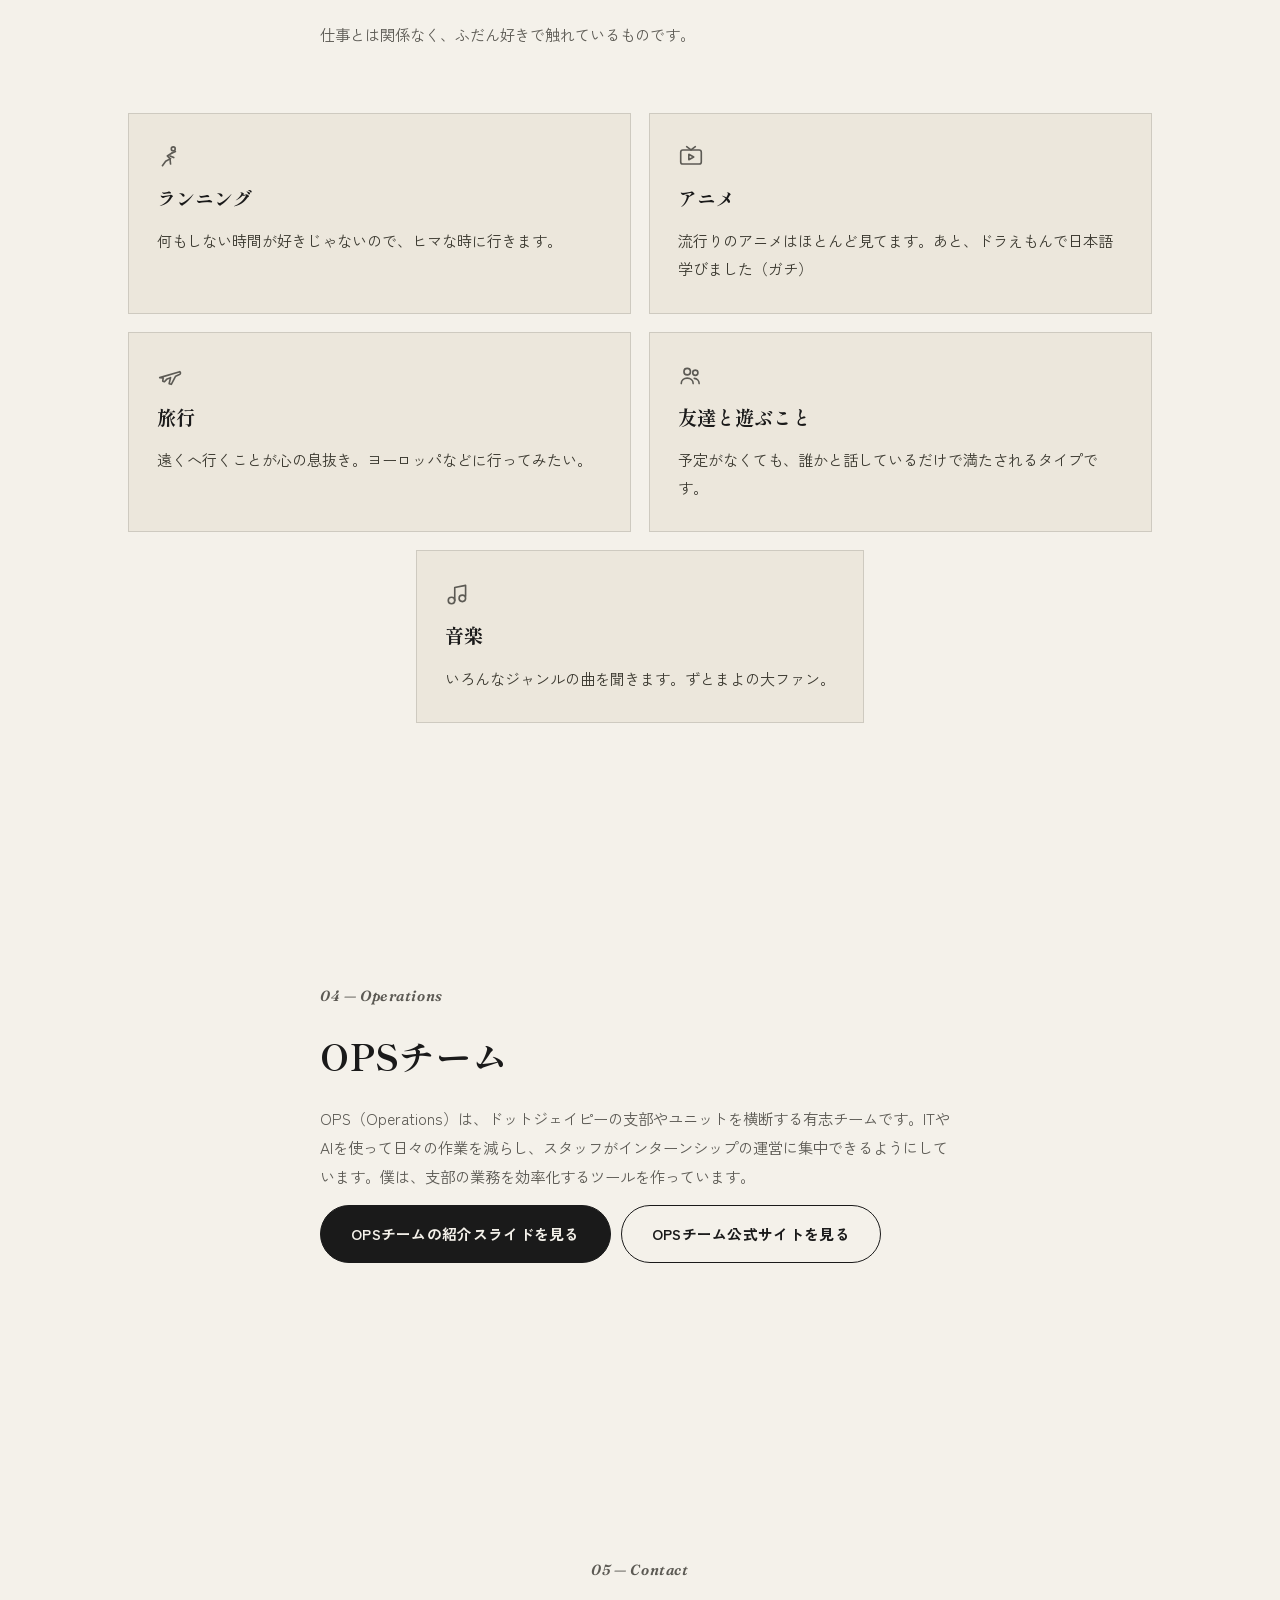
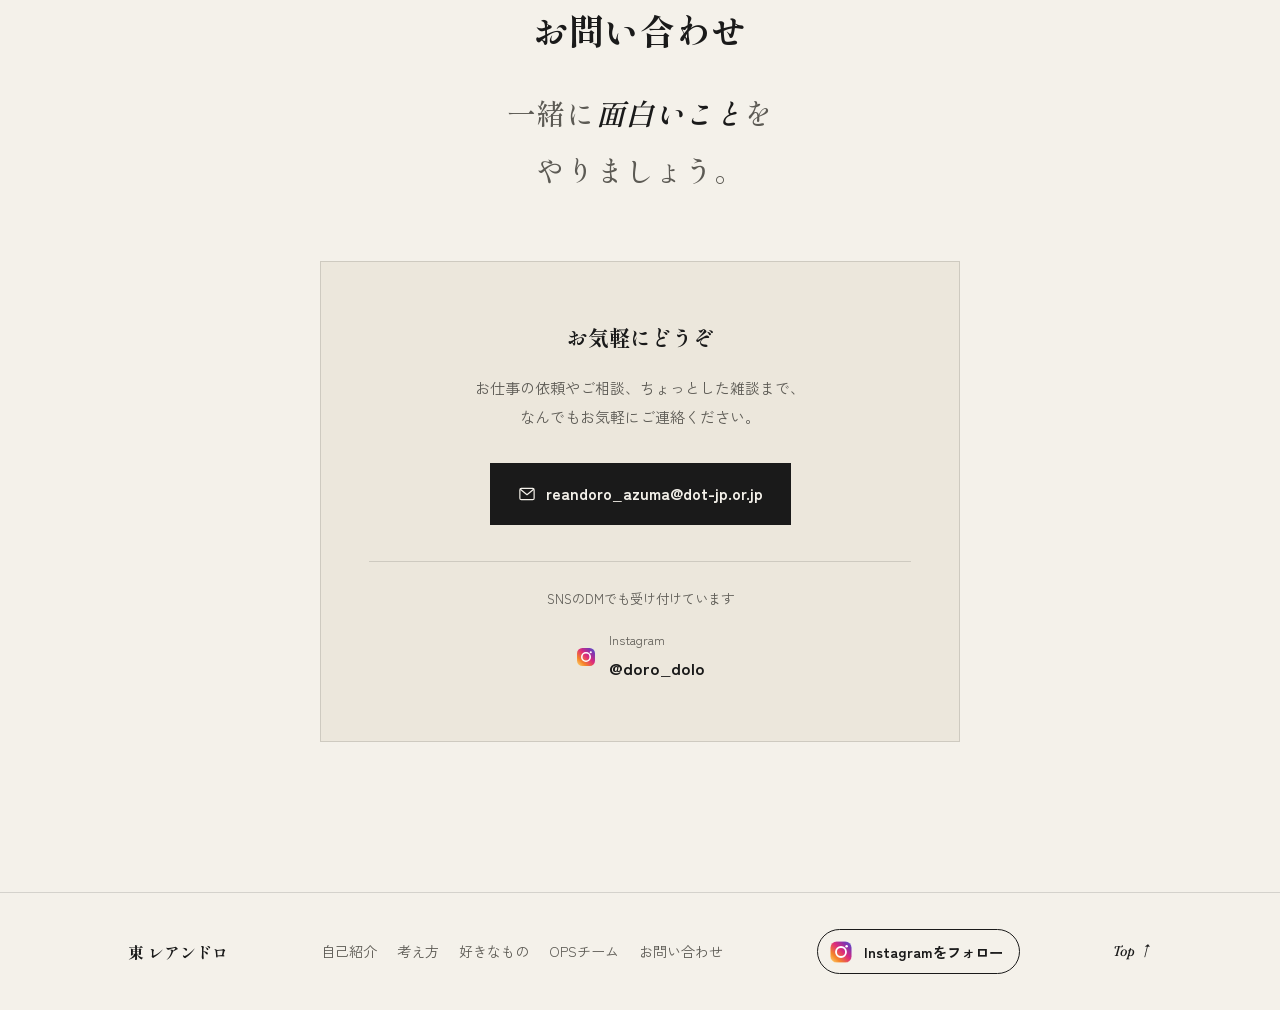
==== commit 78e5f3cd: "List Dot Japan affiliations in the profile" ====
--- a/index.html
+++ b/index.html
@@ -176,7 +176,13 @@
                 <path d="M10.5 19c0-2.8 2.4-5 5.5-5s5.5 2.2 5.5 5" stroke="currentColor" stroke-width="1.5" stroke-linecap="round" />
               </svg>
               <span class="about-card-label">所属団体</span>
-              <p class="about-card-value">NPO法人ドットジェイピー（OPSチーム）</p>
+              <div class="about-card-value">
+                <p>NPO法人ドットジェイピー</p>
+                <ul class="affiliation-roles">
+                  <li>58th栃木支部 事務局＆デジプロ統括</li>
+                  <li>OPSチーム</li>
+                </ul>
+              </div>
             </li>
             <li class="about-card">
               <svg class="about-card-icon" width="20" height="20" viewBox="0 0 24 24" fill="none" aria-hidden="true">
@@ -290,8 +296,8 @@
           <h2 id="ops-title" class="section-title"><span class="title-mask"><span class="title-inner">OPSチーム</span></span></h2>
           <p class="section-lead">OPS（Operations）は、ドットジェイピーの支部やユニットを横断する有志チームです。ITやAIを使って日々の作業を減らし、スタッフがインターンシップの運営に集中できるようにしています。僕は、支部の業務を効率化するツールを作っています。</p>
           <p class="section-lead ops-links">
-            <a class="btn btn-primary" href="ops-introduction/">OPSチームの紹介スライドを見る</a>
-            <a class="btn btn-ghost" href="https://dot-jp-opsteam.github.io/ops-homepage/">OPSチーム公式サイトを見る</a>
+            <a class="btn btn-primary" href="ops-introduction/" target="_blank" rel="noopener noreferrer">OPSチームの紹介スライドを見る</a>
+            <a class="btn btn-ghost" href="https://dot-jp-opsteam.github.io/ops-homepage/" target="_blank" rel="noopener noreferrer">OPSチーム公式サイトを見る</a>
           </p>
         </div>
       </div>
--- a/style.css
+++ b/style.css
@@ -522,6 +522,7 @@
 .about-cards.is-visible .about-card { opacity: 1; transform: none; }
 .about-card:hover { background: var(--bg-soft); }
 .about-card:hover .about-card-icon { color: var(--ink); }
+.affiliation-roles { list-style: disc; padding-inline-start: 1.4em; }
 .about-card-icon {
   grid-area: icon;
   display: block;
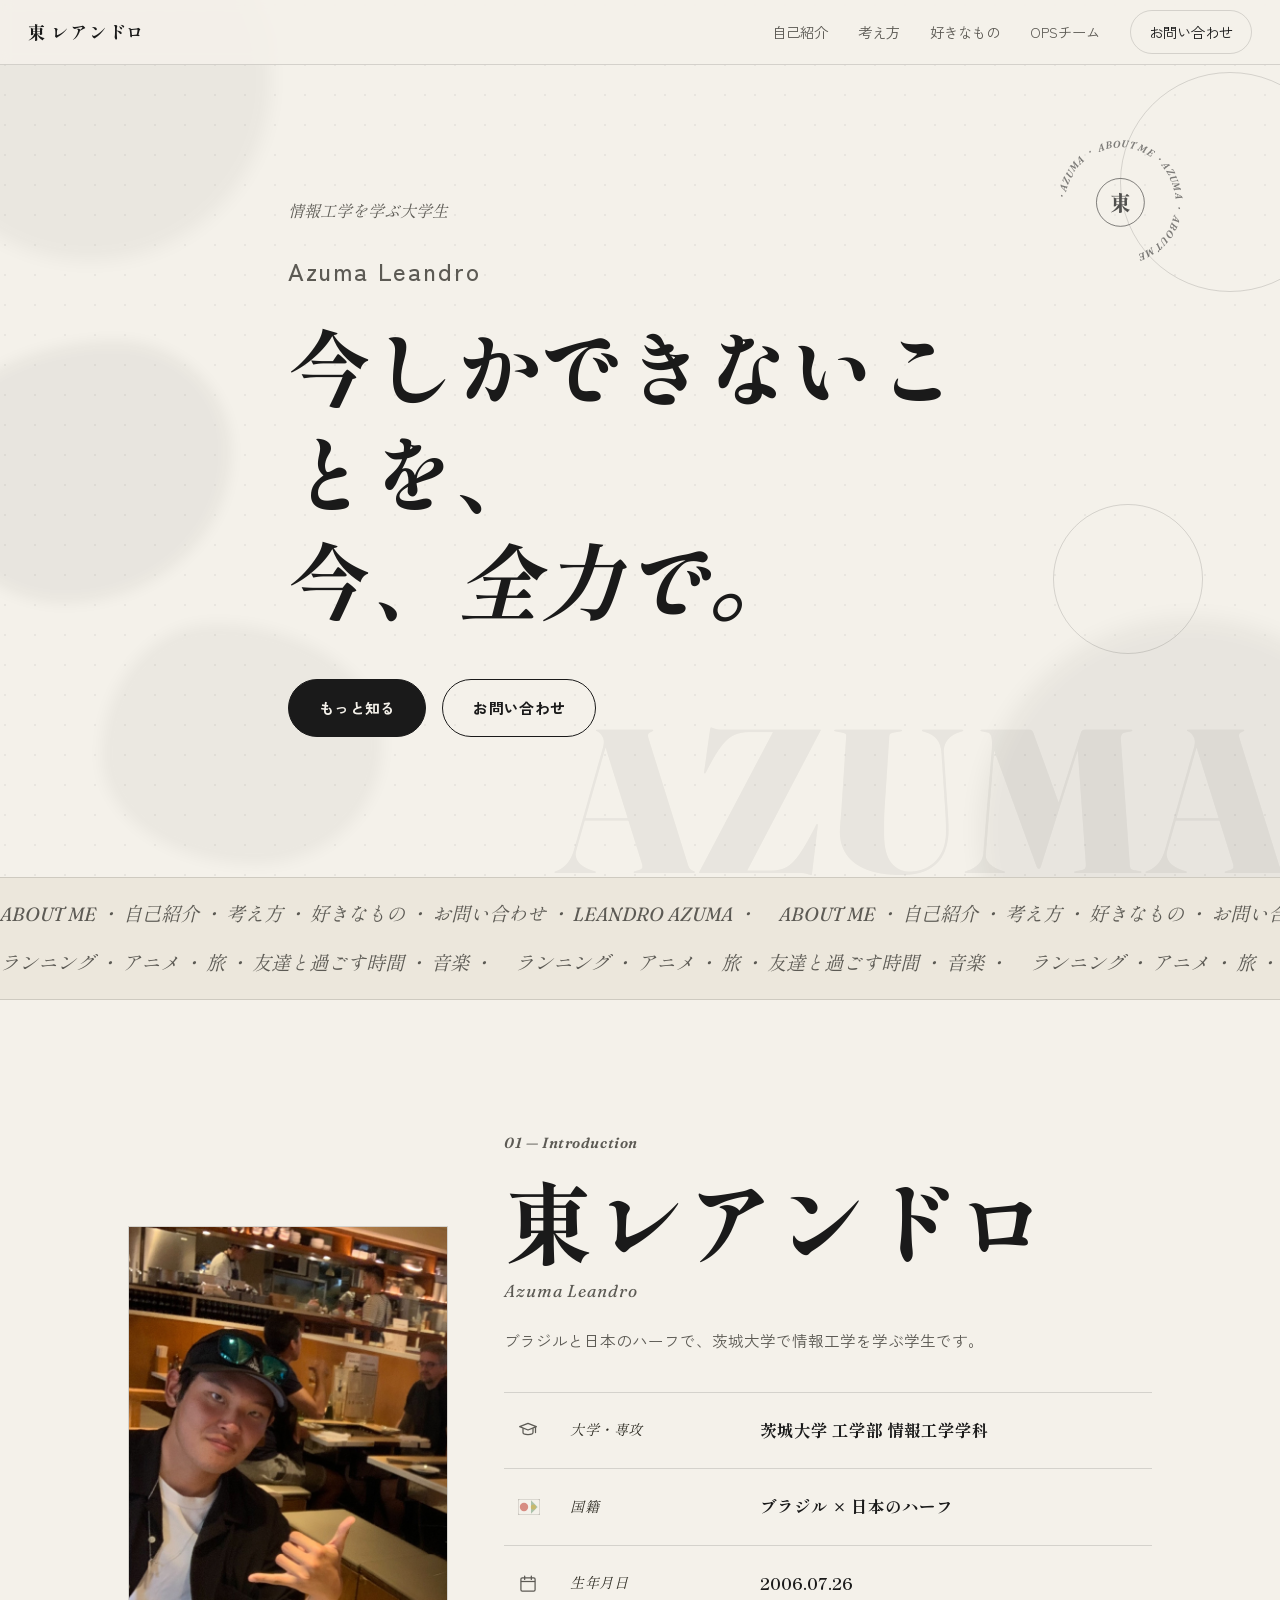
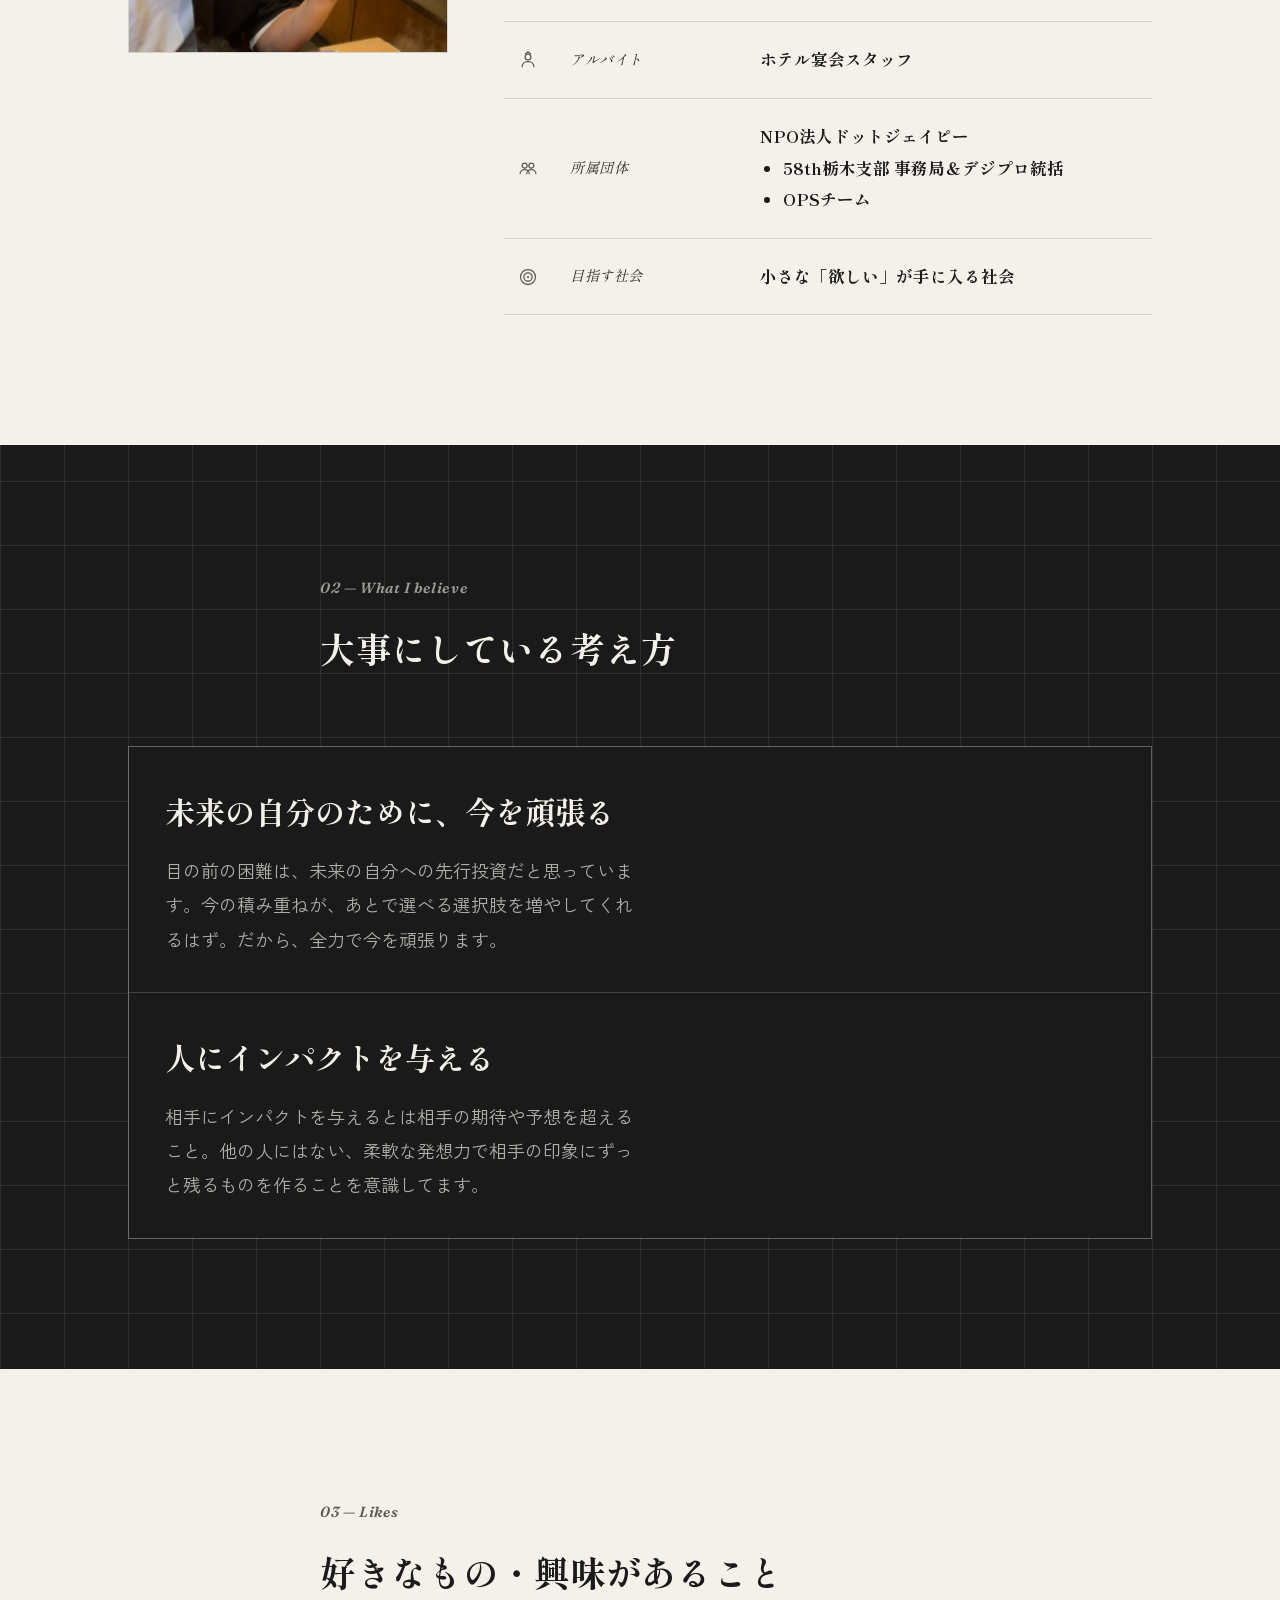
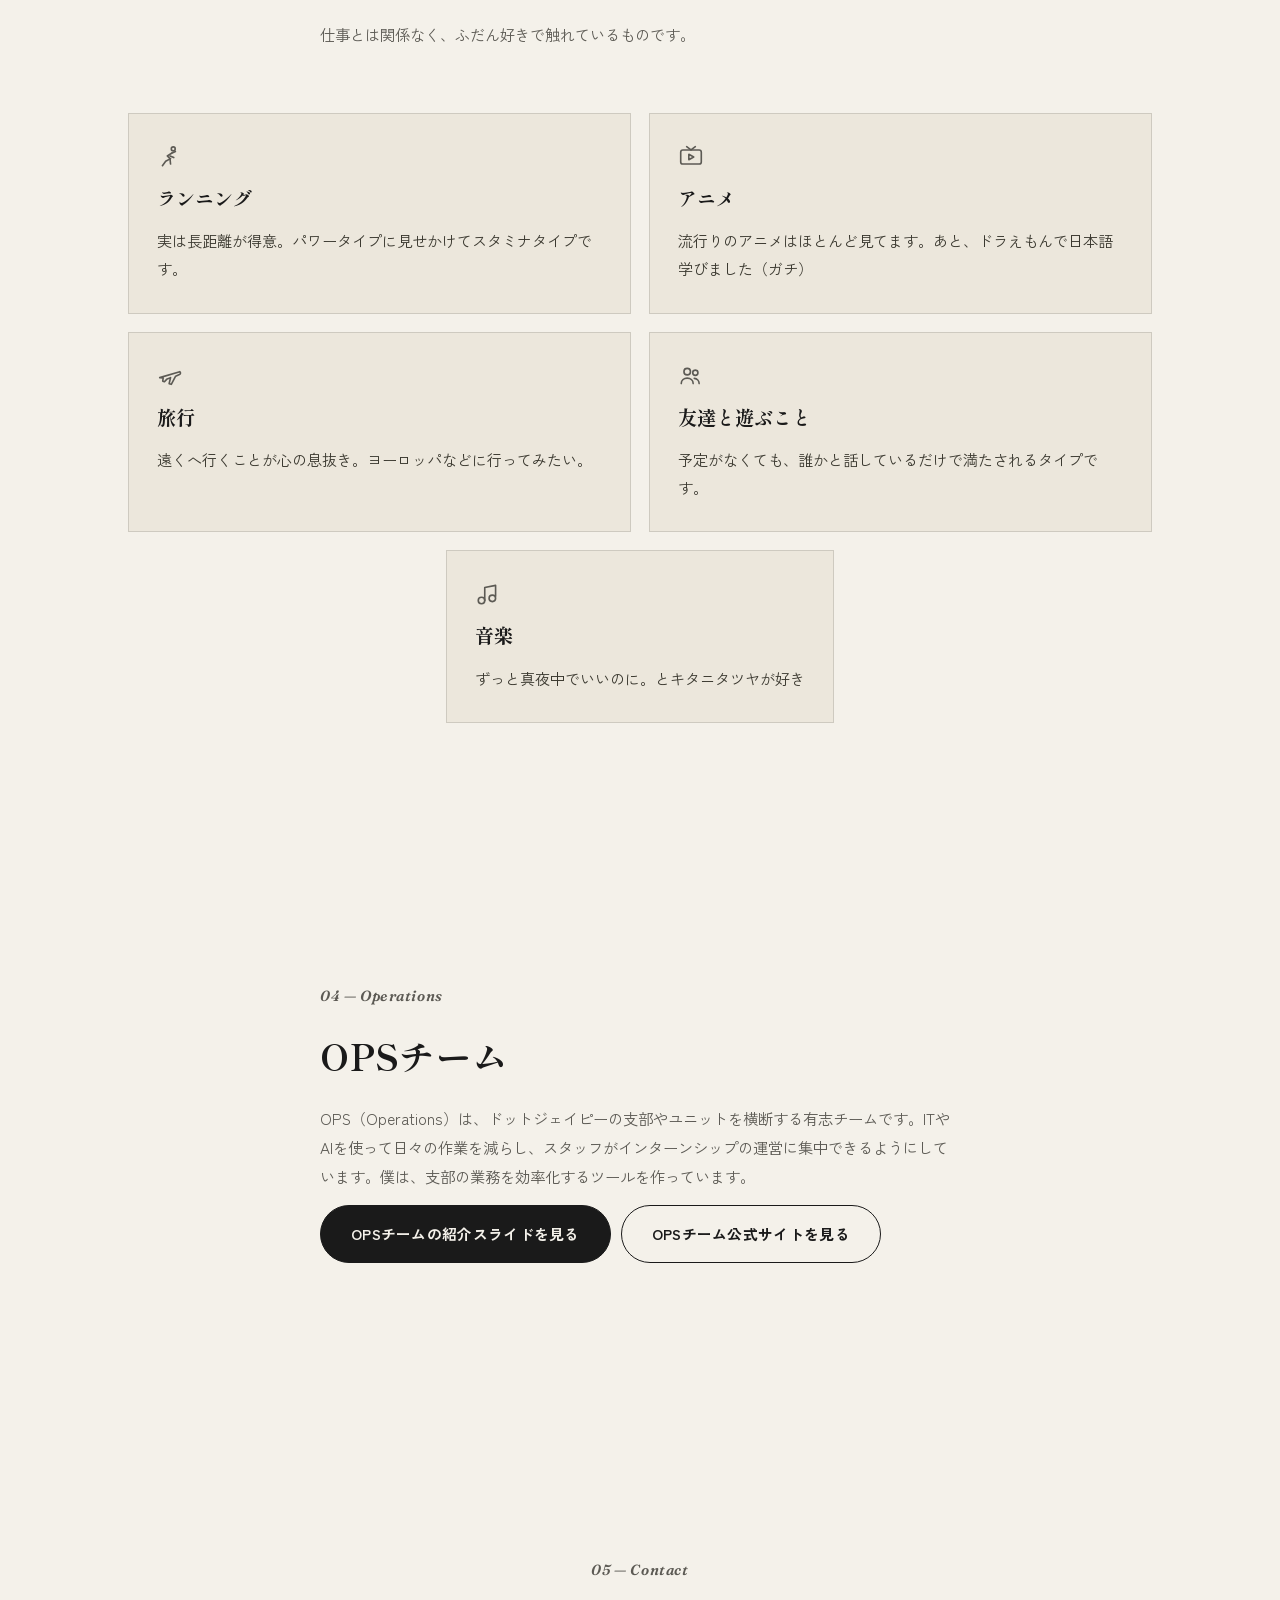
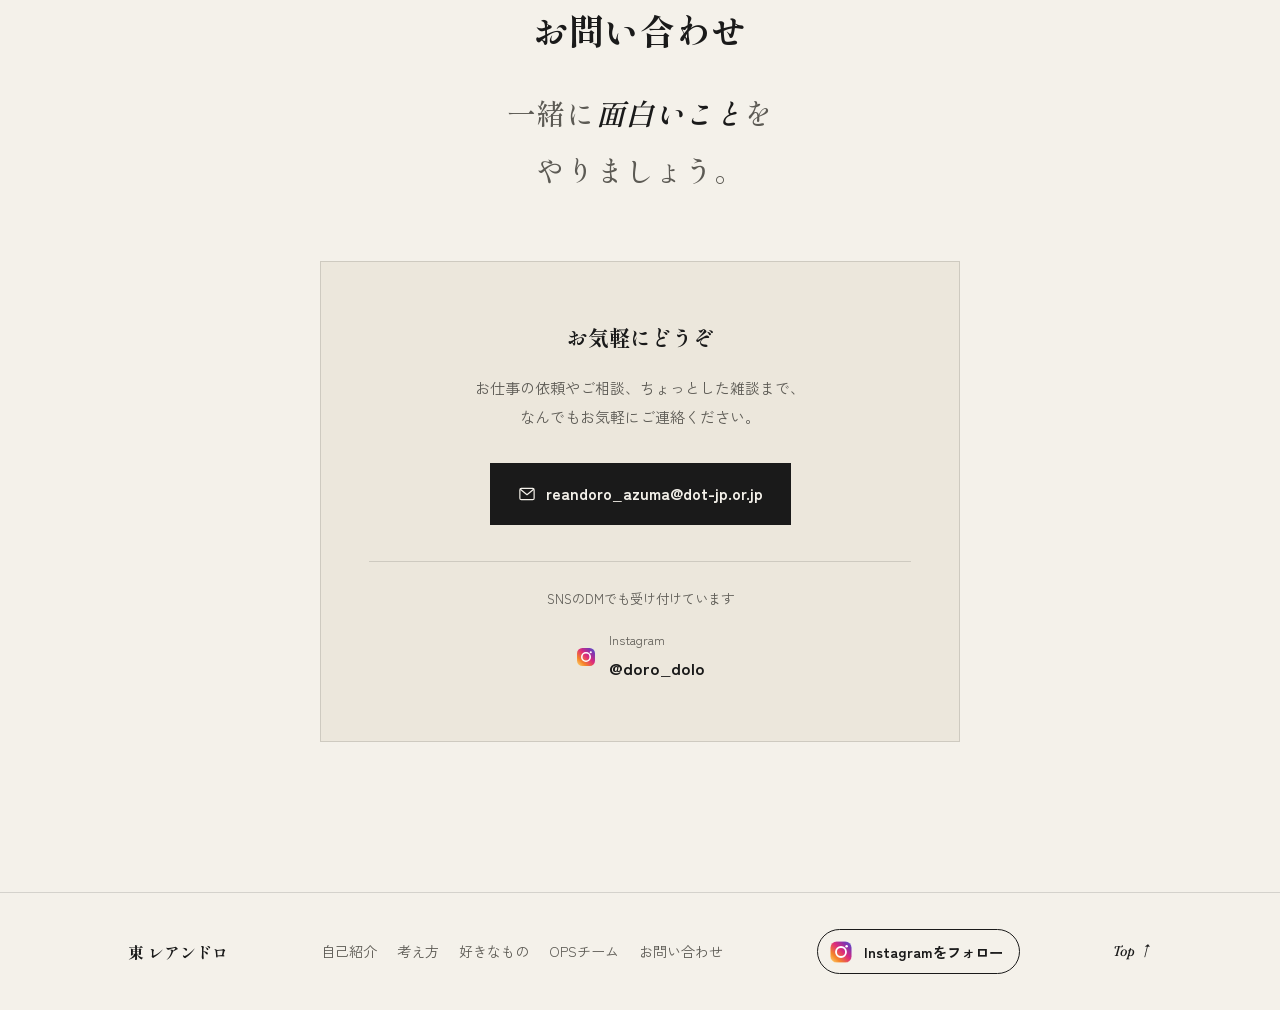
==== commit 61abd66d: "Update running and music profile copy" ====
--- a/index.html
+++ b/index.html
@@ -246,7 +246,7 @@
               <path d="M13.5 8.5 17 7M12 11l3.5 1.5" stroke="currentColor" stroke-width="1.5" stroke-linecap="round" stroke-linejoin="round" />
             </svg>
             <span class="likes-label">ランニング</span>
-            <p>何もしない時間が好きじゃないので、ヒマな時に行きます。</p>
+            <p>実は長距離が得意。パワータイプに見せかけてスタミナタイプです。</p>
           </li>
           <li class="likes-item">
             <svg class="likes-icon" width="26" height="26" viewBox="0 0 24 24" fill="none" aria-hidden="true">
@@ -281,7 +281,7 @@
               <circle cx="16" cy="16" r="3" stroke="currentColor" stroke-width="1.5" />
             </svg>
             <span class="likes-label">音楽</span>
-            <p>いろんなジャンルの曲を聞きます。ずとまよの大ファン。</p>
+            <p>ずっと真夜中でいいのに。とキタニタツヤが好き</p>
           </li>
         </ul>
       </div>
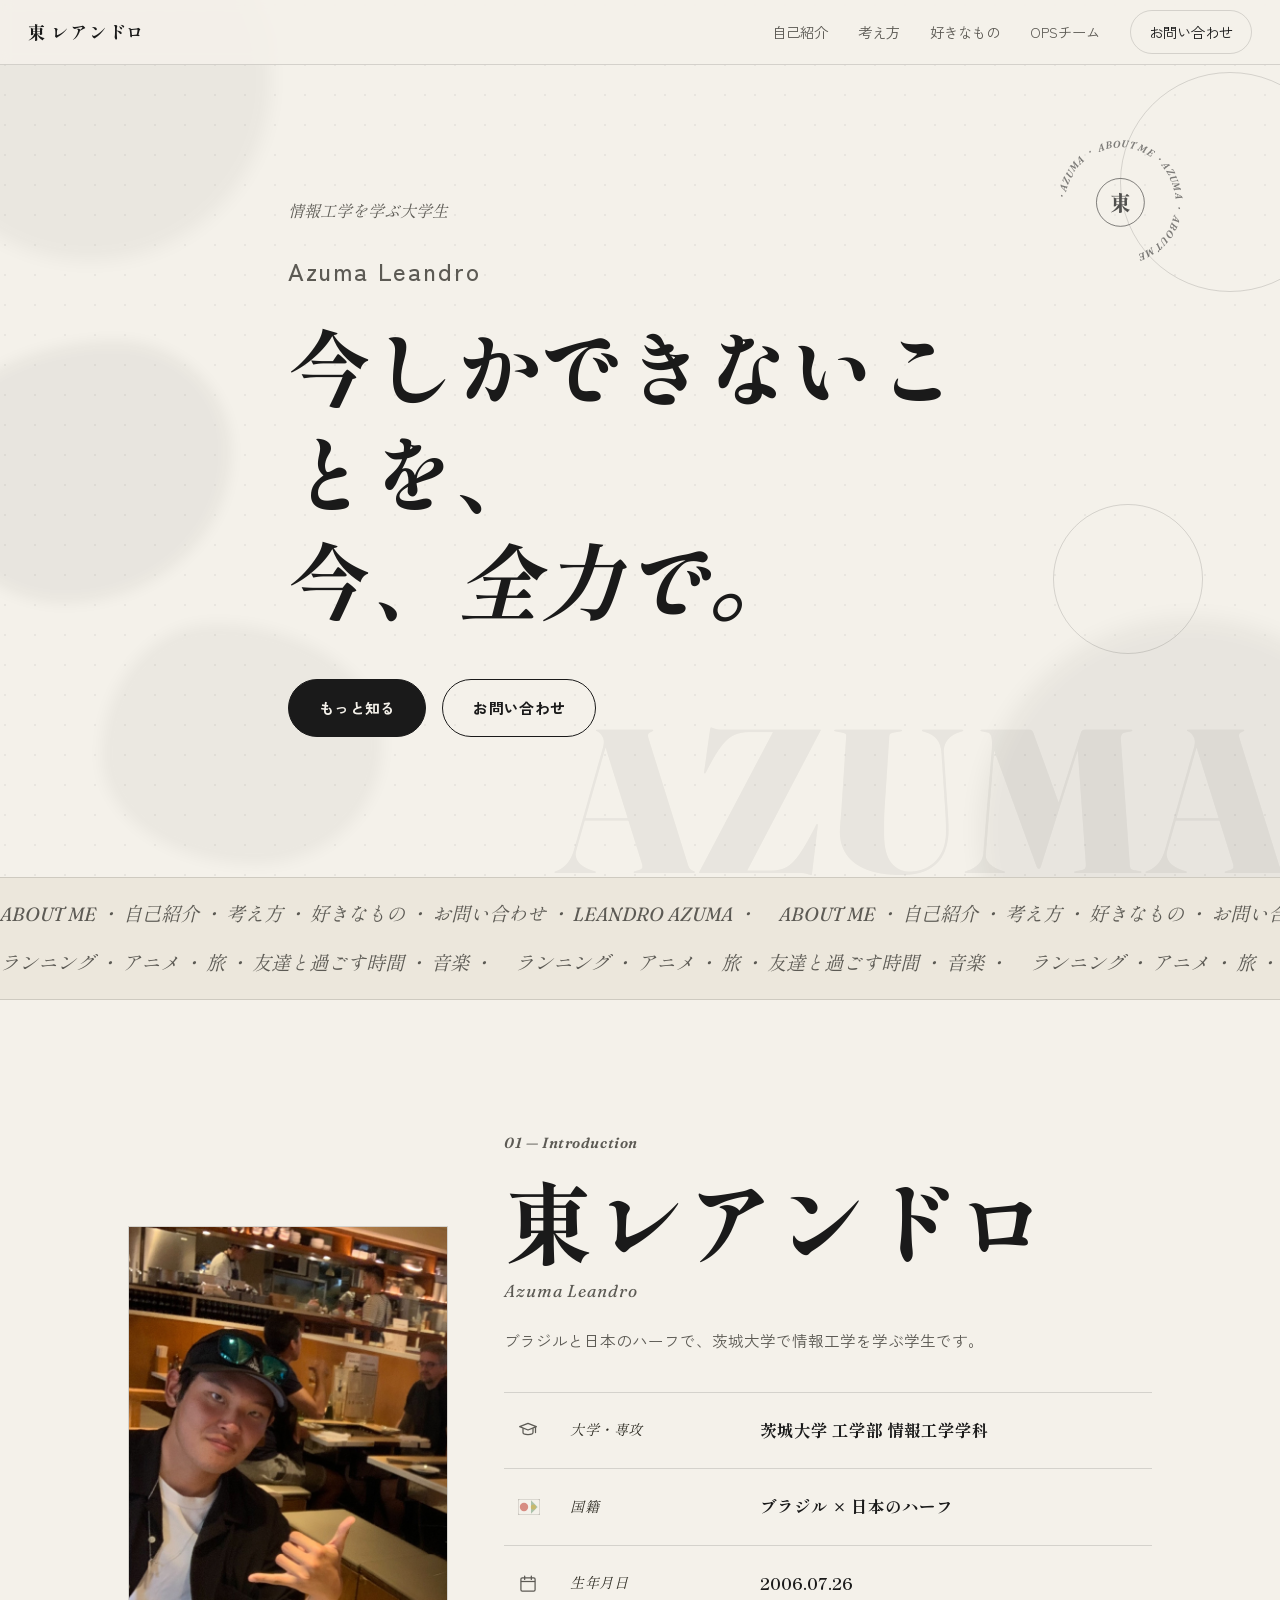
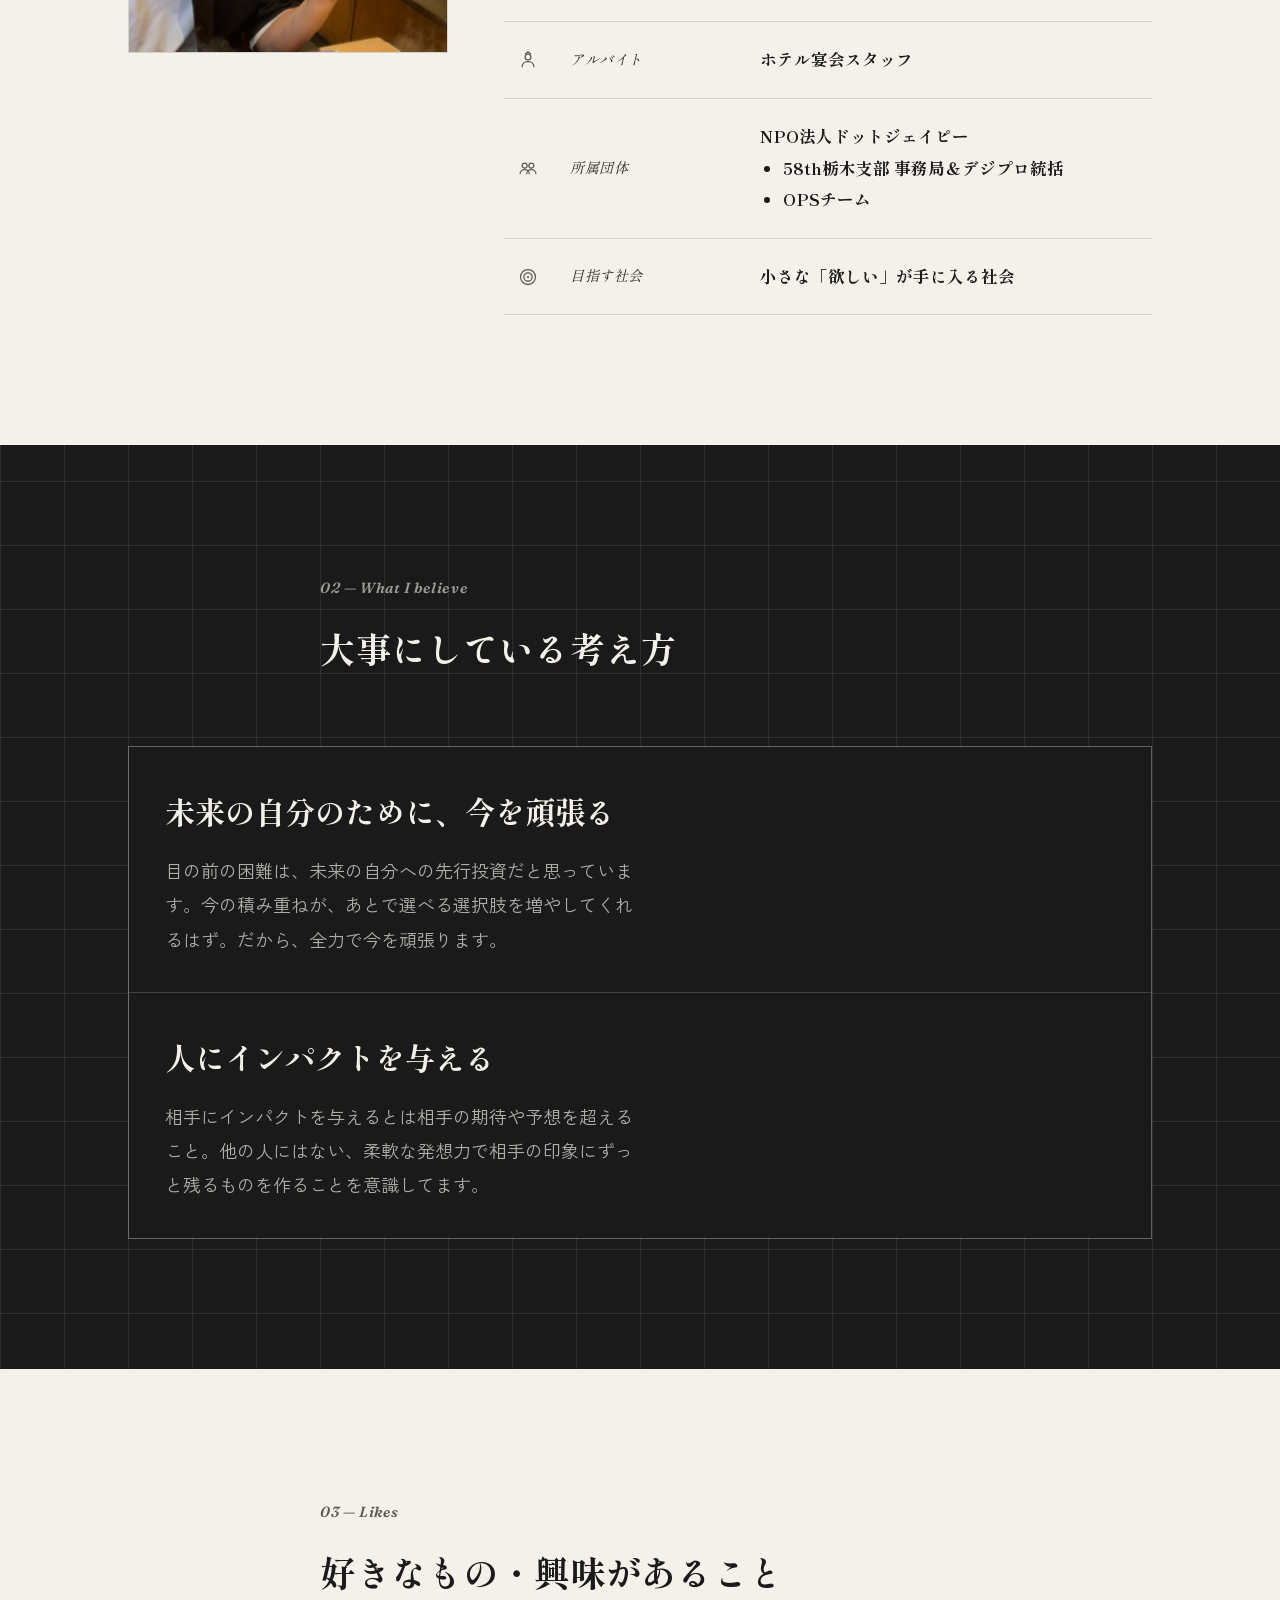
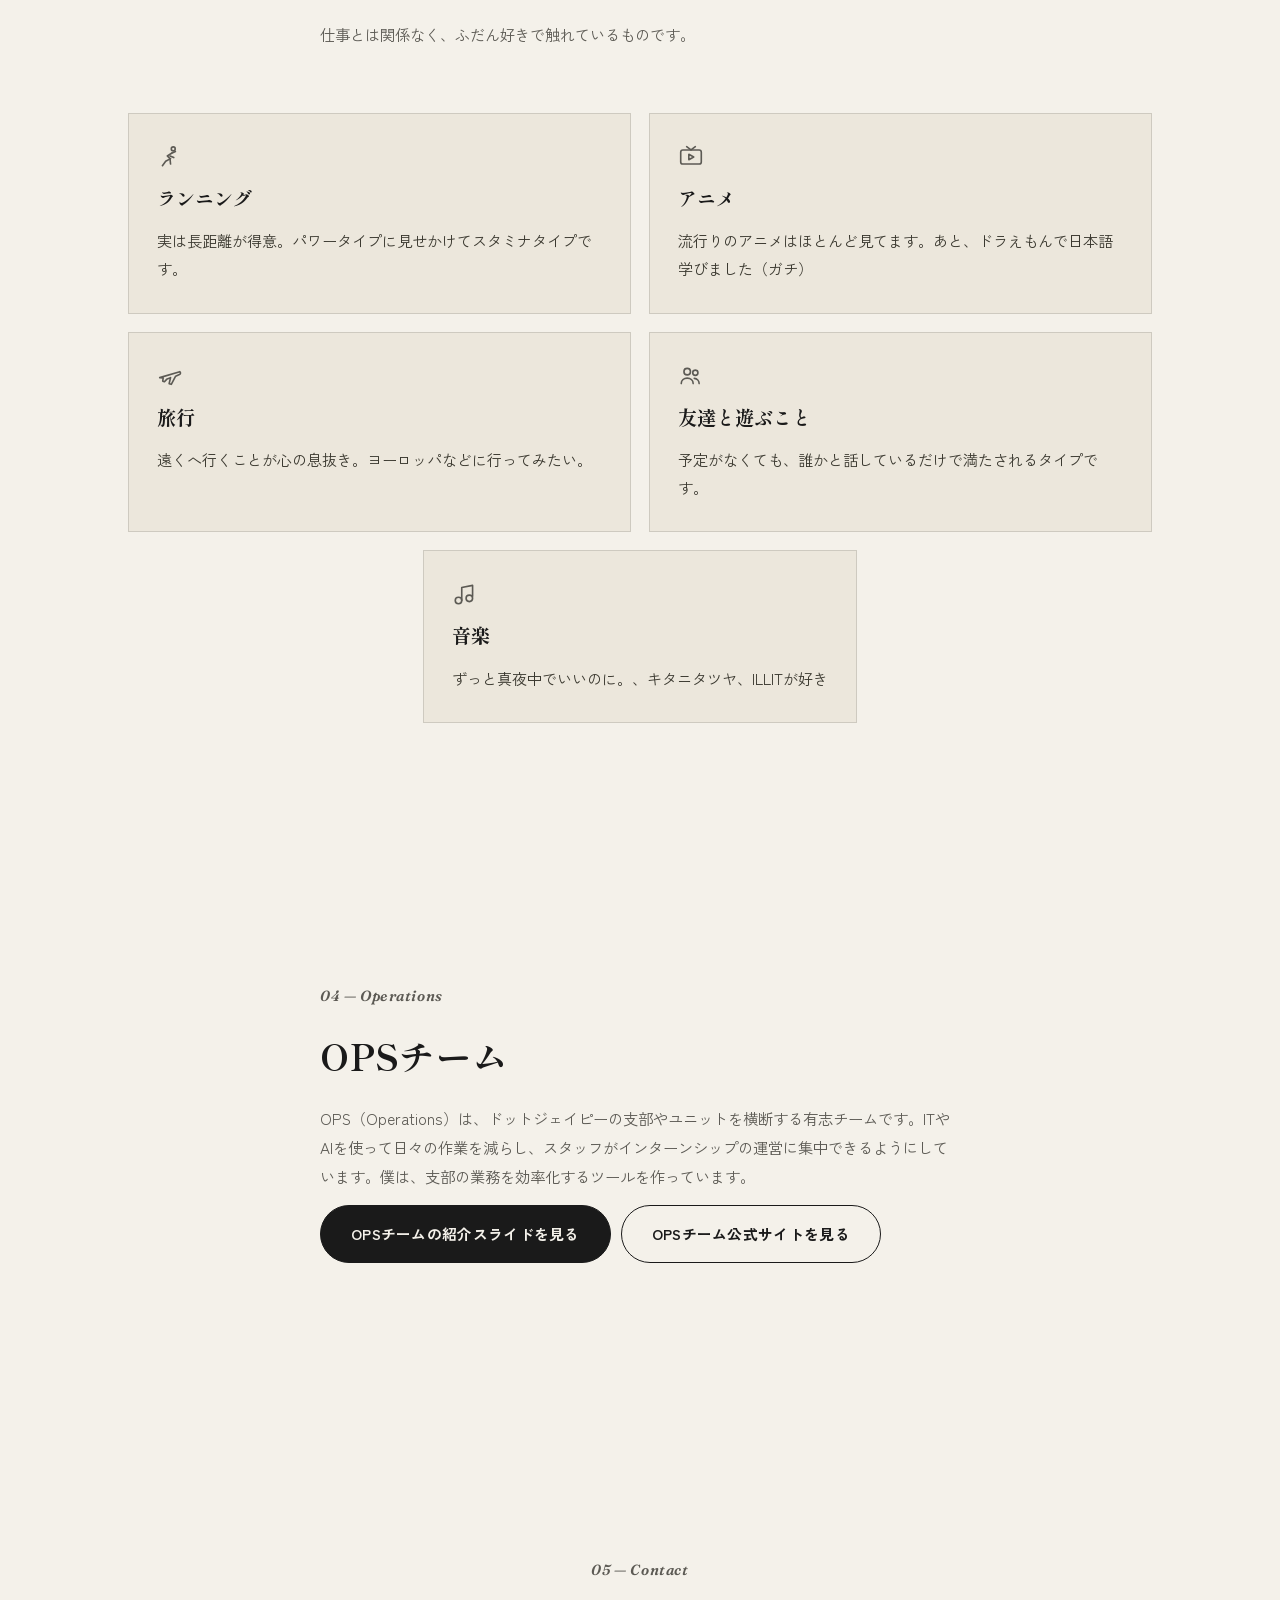
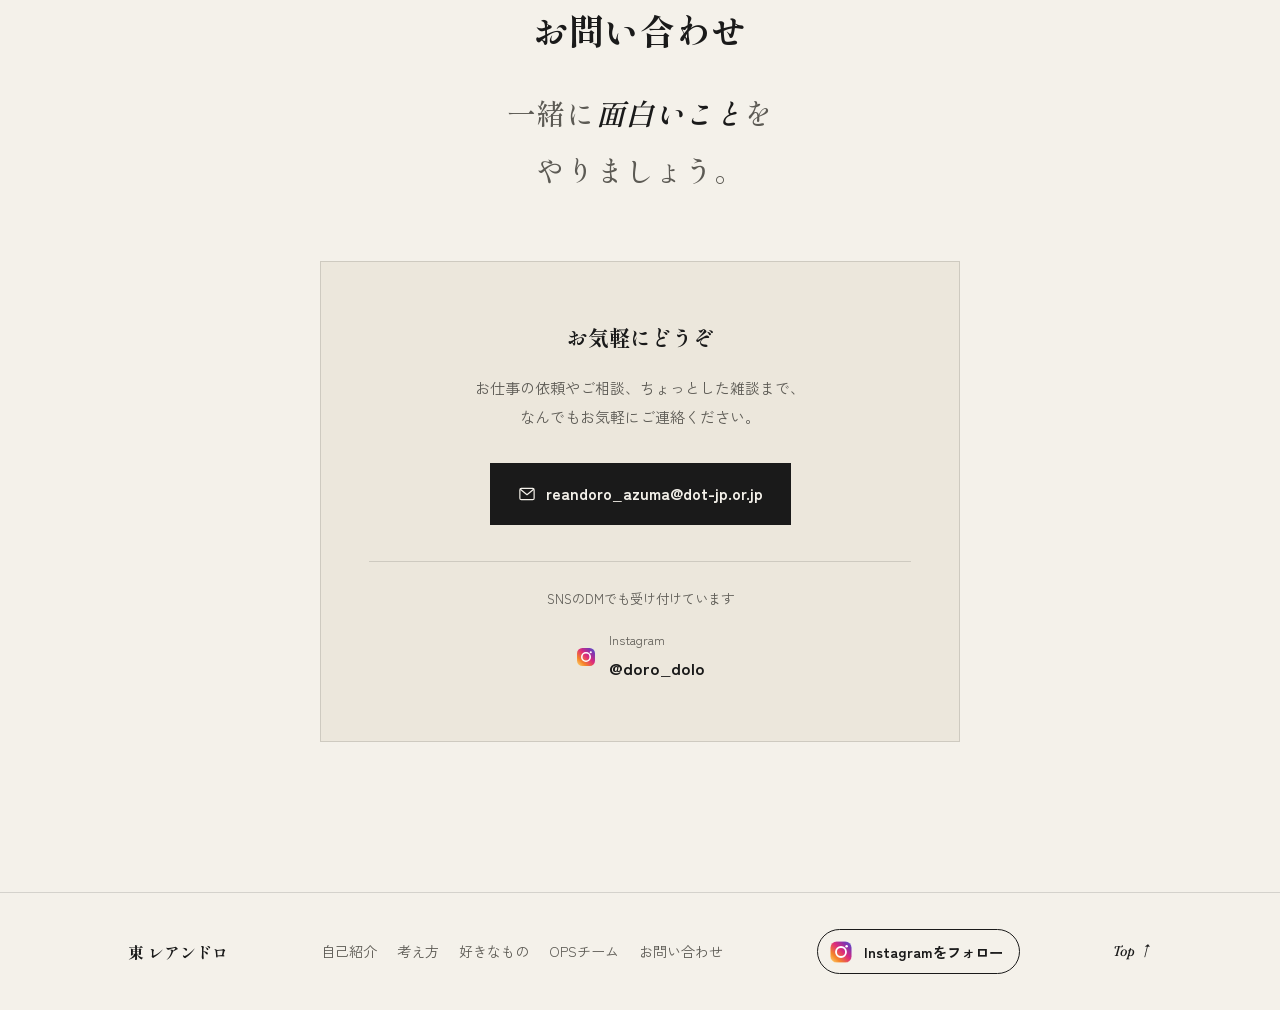
==== commit 3ce33c52: "Add ILLIT to music favorites" ====
--- a/index.html
+++ b/index.html
@@ -281,7 +281,7 @@
               <circle cx="16" cy="16" r="3" stroke="currentColor" stroke-width="1.5" />
             </svg>
             <span class="likes-label">音楽</span>
-            <p>ずっと真夜中でいいのに。とキタニタツヤが好き</p>
+            <p>ずっと真夜中でいいのに。、キタニタツヤ、ILLITが好き</p>
           </li>
         </ul>
       </div>
